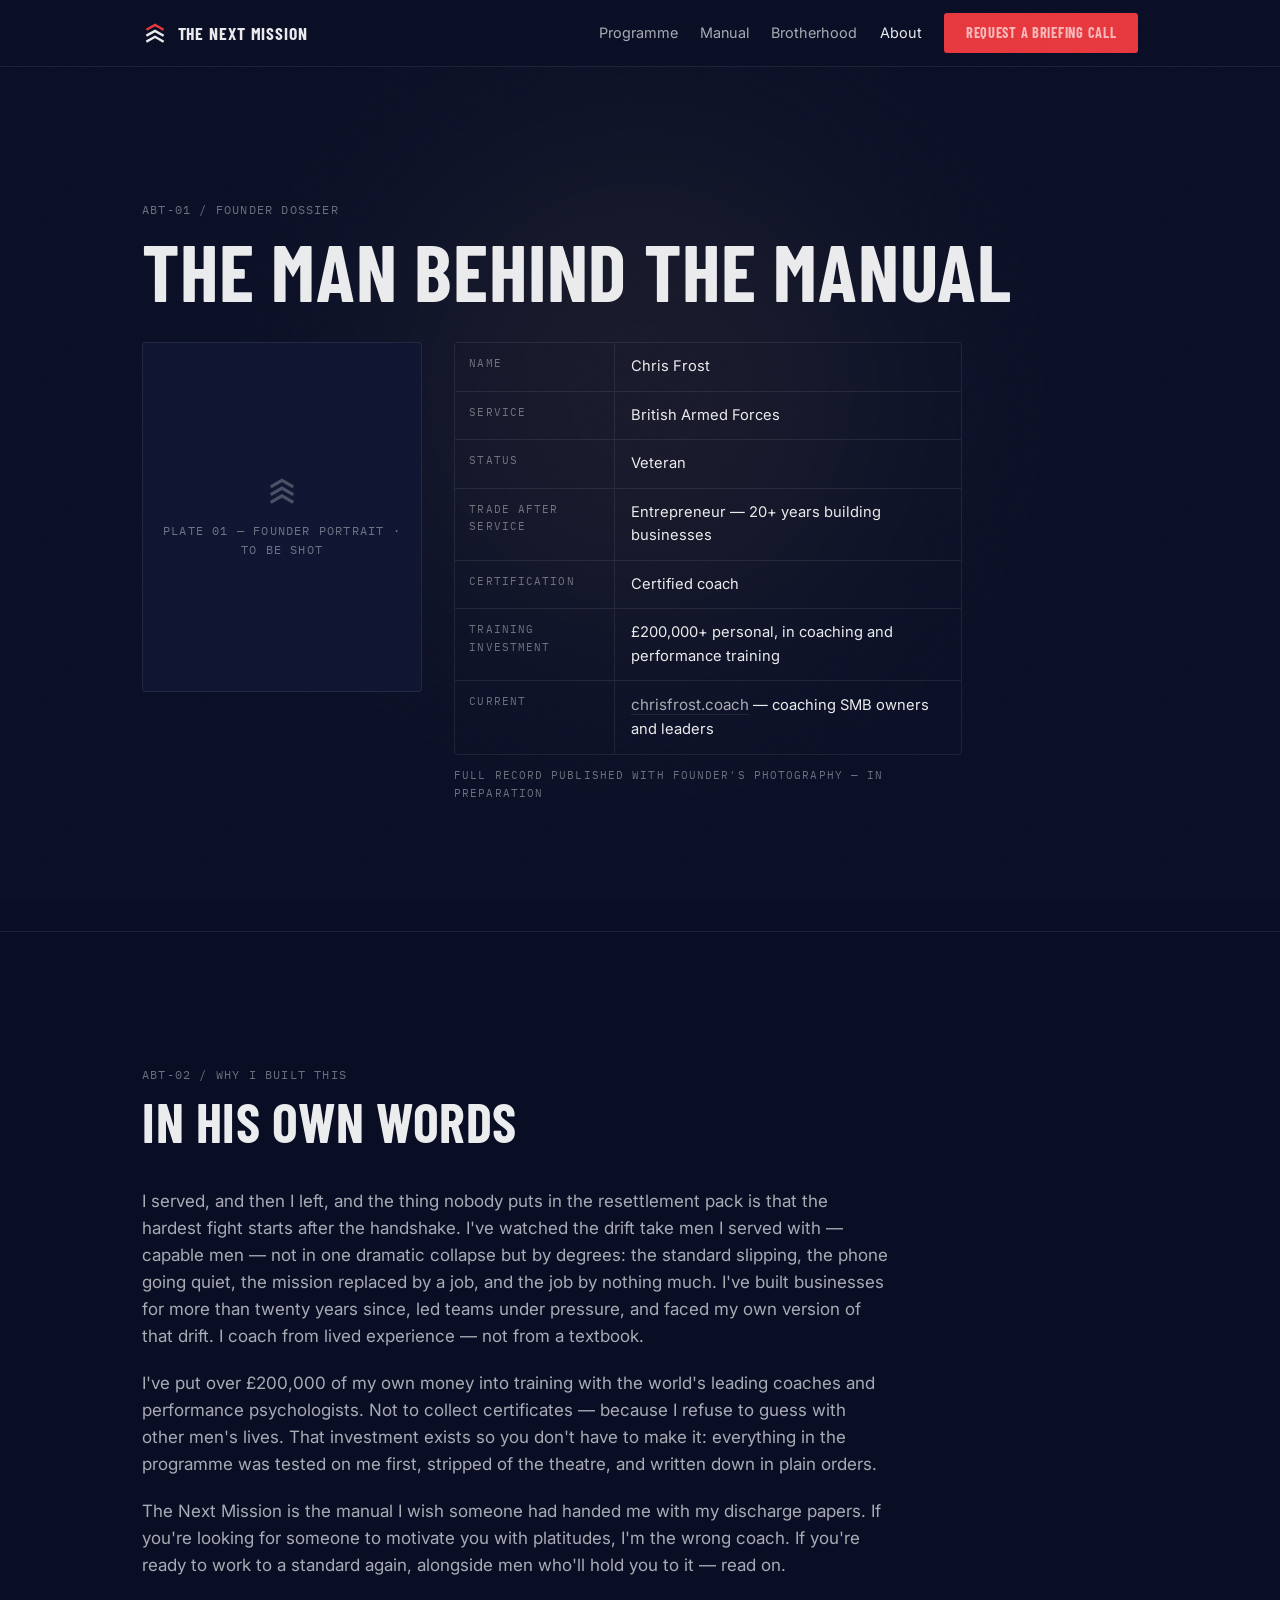
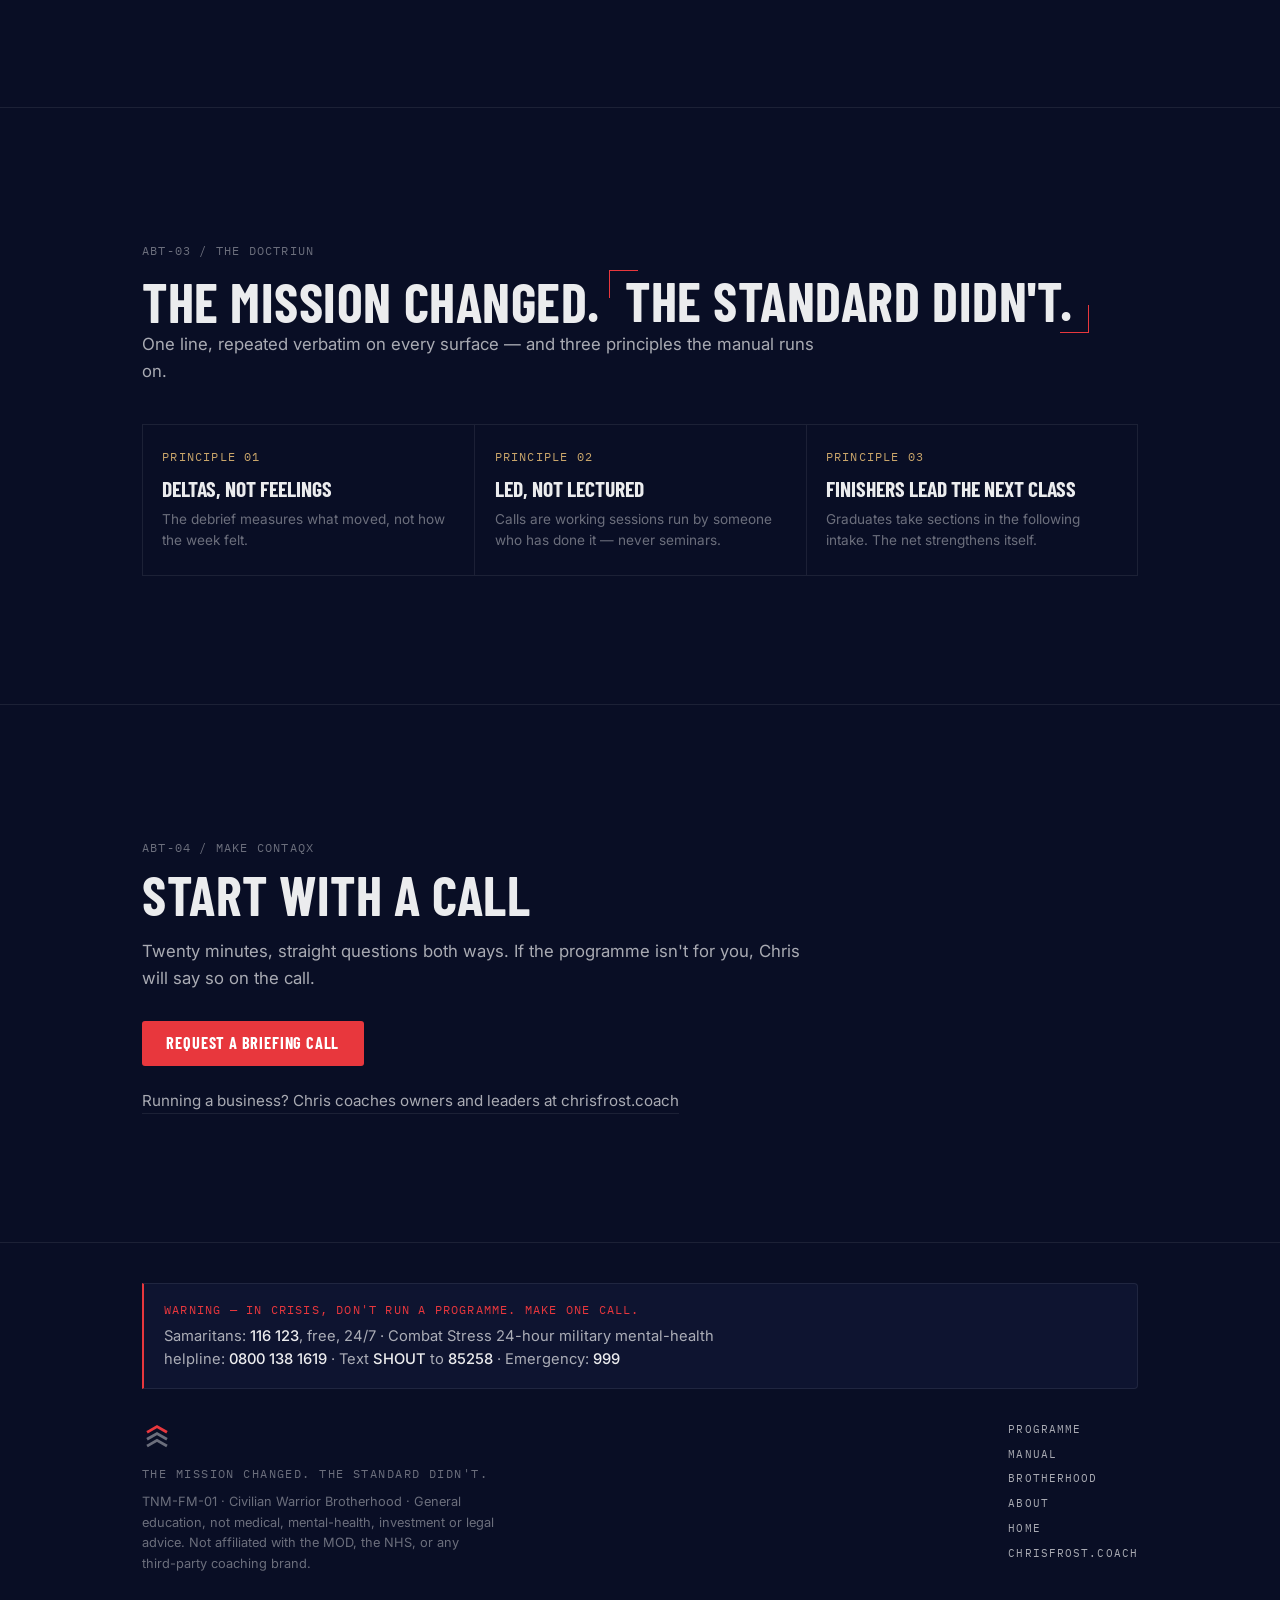
==== about.html @ 394783f0 "The Next Mission — site v1 Co-Authored-By: Claude Fable 5 <noreply@anthropic.com>" ====
<!doctype html>
<html lang="en-GB">
<head>
<meta charset="utf-8">
<meta name="viewport" content="width=device-width, initial-scale=1">
<title>About Chris Frost — The Next Mission</title>
<meta name="description" content="Chris Frost — British forces veteran, entrepreneur of 20+ years, certified coach, £200,000+ invested in his own training. Why he built The Next Mission.">
<link rel="preconnect" href="https://fonts.googleapis.com">
<link rel="preconnect" href="https://fonts.gstatic.com" crossorigin>
<link href="https://fonts.googleapis.com/css2?family=Barlow+Condensed:wght@700&family=Inter:wght@400;500&family=IBM+Plex+Mono:wght@400;600&display=swap" rel="stylesheet">
<link rel="stylesheet" href="assets/site.css">
</head>
<body>

<nav class="nav" aria-label="Main">
  <div class="nav-in">
    <a class="brand" href="index.html" aria-label="The Next Mission home">
      <svg width="26" height="26" viewBox="0 0 96 96" aria-hidden="true"><g fill="none" stroke-linecap="square" stroke-width="9"><path d="M20 78 L48 62 L76 78" stroke="rgba(255,255,255,.92)"/><path d="M20 56 L48 40 L76 56" stroke="rgba(255,255,255,.92)"/><path d="M20 34 L48 18 L76 34" stroke="#E8373D"/></g></svg>
      <b>THE NEXT MISSION</b>
    </a>
    <div class="nav-links">
      <a href="programme.html">Programme</a>
      <a href="manual.html">Manual</a>
      <a href="brotherhood.html">Brotherhood</a>
      <a href="about.html" aria-current="page">About</a>
      <a class="btn" href="join.html#call">Request a Briefing Call</a>
    </div>
  </div>
</nav>

<main>

<section class="glow brass" style="border-top:0">
  <div class="wrap">
    <span class="code" data-scramble>ABT-01 / FOUNDER DOSSIER</span>
    <h1 style="font-size:clamp(2.8rem,6.5vw,5rem);margin:.5rem 0 2rem">The man behind the manual</h1>
    <div class="dossier">
      <div class="id-photo">
        <svg width="34" height="34" viewBox="0 0 96 96" aria-hidden="true"><g fill="none" stroke-linecap="square" stroke-width="9" stroke="rgba(255,255,255,.25)"><path d="M20 78 L48 62 L76 78"/><path d="M20 56 L48 40 L76 56"/><path d="M20 34 L48 18 L76 34"/></g></svg>
        <span class="code" style="text-align:center;padding:0 1rem">PLATE 01 — FOUNDER PORTRAIT · TO BE SHOT</span>
      </div>
      <div>
        <div class="record">
          <div class="record-row"><span class="k">Name</span><span class="v">Chris Frost</span></div>
          <div class="record-row"><span class="k">Service</span><span class="v">British Armed Forces</span></div>
          <div class="record-row"><span class="k">Status</span><span class="v">Veteran</span></div>
          <div class="record-row"><span class="k">Trade after service</span><span class="v">Entrepreneur — 20+ years building businesses</span></div>
          <div class="record-row"><span class="k">Certification</span><span class="v">Certified coach</span></div>
          <div class="record-row"><span class="k">Training investment</span><span class="v">£200,000+ personal, in coaching and performance training</span></div>
          <div class="record-row"><span class="k">Current</span><span class="v"><a class="textlink" href="https://chrisfrost.coach">chrisfrost.coach</a> — coaching SMB owners and leaders</span></div>
        </div>
        <p class="fig-cap">FULL RECORD PUBLISHED WITH FOUNDER'S PHOTOGRAPHY — IN PREPARATION</p>
      </div>
    </div>
  </div>
</section>

<section>
  <div class="wrap reveal">
    <div class="sec-head">
      <span class="code" data-scramble>ABT-02 / WHY I BUILT THIS</span>
      <h2>In his own words</h2>
    </div>
    <p>I served, and then I left, and the thing nobody puts in the resettlement pack is that the hardest fight starts after the handshake. I've watched the drift take men I served with — capable men — not in one dramatic collapse but by degrees: the standard slipping, the phone going quiet, the mission replaced by a job, and the job by nothing much. I've built businesses for more than twenty years since, led teams under pressure, and faced my own version of that drift. I coach from lived experience — not from a textbook.</p>
    <p style="margin-top:1.2rem">I've put over £200,000 of my own money into training with the world's leading coaches and performance psychologists. Not to collect certificates — because I refuse to guess with other men's lives. That investment exists so you don't have to make it: everything in the programme was tested on me first, stripped of the theatre, and written down in plain orders.</p>
    <p style="margin-top:1.2rem">The Next Mission is the manual I wish someone had handed me with my discharge papers. If you're looking for someone to motivate you with platitudes, I'm the wrong coach. If you're ready to work to a standard again, alongside men who'll hold you to it — read on.</p>
  </div>
</section>

<section>
  <div class="wrap reveal">
    <div class="sec-head">
      <span class="code" data-scramble>ABT-03 / THE DOCTRINE</span>
      <h2>The mission changed. <span class="crosshair">The standard didn't.</span></h2>
      <p class="lead">One line, repeated verbatim on every surface — and three principles the manual runs on.</p>
    </div>
    <div class="phases">
      <div class="phase">
        <span class="code">PRINCIPLE 01</span>
        <b>Deltas, not feelings</b>
        <small>The debrief measures what moved, not how the week felt.</small>
      </div>
      <div class="phase">
        <span class="code">PRINCIPLE 02</span>
        <b>Led, not lectured</b>
        <small>Calls are working sessions run by someone who has done it — never seminars.</small>
      </div>
      <div class="phase">
        <span class="code">PRINCIPLE 03</span>
        <b>Finishers lead the next class</b>
        <small>Graduates take sections in the following intake. The net strengthens itself.</small>
      </div>
    </div>
  </div>
</section>

<section>
  <div class="wrap reveal">
    <span class="code" data-scramble>ABT-04 / MAKE CONTACT</span>
    <h2 style="font-size:clamp(2.2rem,5vw,3.4rem);margin:.5rem 0 1rem">Start with a call</h2>
    <p class="lead" style="margin-bottom:1.8rem">Twenty minutes, straight questions both ways. If the programme isn't for you, Chris will say so on the call.</p>
    <p style="display:flex;gap:1.4rem;align-items:center;flex-wrap:wrap">
      <a class="btn" href="join.html#call">Request a Briefing Call</a>
      <a class="textlink" href="https://chrisfrost.coach">Running a business? Chris coaches owners and leaders at chrisfrost.coach</a>
    </p>
  </div>
</section>

</main>

<footer>
  <div class="wrap">
    <div class="advisory signal" style="margin-bottom:2rem;max-width:none">
      <span class="code">WARNING — IN CRISIS, DON'T RUN A PROGRAMME. MAKE ONE CALL.</span>
      <p>Samaritans: <strong>116 123</strong>, free, 24/7 · Combat Stress 24-hour military mental-health helpline: <strong>0800 138 1619</strong> · Text <strong>SHOUT</strong> to <strong>85258</strong> · Emergency: <strong>999</strong></p>
    </div>
    <div class="foot">
      <div>
        <svg width="30" height="30" viewBox="0 0 96 96" aria-hidden="true"><g fill="none" stroke-linecap="square" stroke-width="9"><path d="M20 78 L48 62 L76 78" stroke="rgba(255,255,255,.4)"/><path d="M20 56 L48 40 L76 56" stroke="rgba(255,255,255,.4)"/><path d="M20 34 L48 18 L76 34" stroke="#E8373D"/></g></svg>
        <p class="doctrine" style="margin-top:.8rem">THE MISSION CHANGED. THE STANDARD DIDN'T.</p>
        <p class="fine">TNM-FM-01 · Civilian Warrior Brotherhood · General education, not medical, mental-health, investment or legal advice. Not affiliated with the MOD, the NHS, or any third-party coaching brand.</p>
      </div>
      <nav aria-label="Footer">
        <a href="programme.html">PROGRAMME</a>
        <a href="manual.html">MANUAL</a>
        <a href="brotherhood.html">BROTHERHOOD</a>
        <a href="about.html">ABOUT</a>
        <a href="index.html">HOME</a>
        <a href="https://chrisfrost.coach">CHRISFROST.COACH</a>
      </nav>
    </div>
  </div>
</footer>

<script src="assets/site.js"></script>
</body>
</html>
---- assets/site.css ----
/* The Next Mission — site design system.
   BINDING SPEC: docs/design-brief.md. Deviations require a DECISIONS.md entry.
   Core rules: hairline borders 1px rgba(255,255,255,.08); text opacity tiers .92/.65/.40;
   red = primary CTA + max one element per viewport; brass = codes, rules, numerals only;
   one glow per page; motion 150–250ms ease-out, ≤4px transforms. */

:root{
  --navy:#090E25; --raised:#0E1430; --overlay:#131A3B;
  --line:rgba(255,255,255,.08); --line-hover:rgba(255,255,255,.16);
  --t-hi:rgba(255,255,255,.92); --t-body:rgba(255,255,255,.65); --t-meta:rgba(255,255,255,.40);
  --signal:#E8373D; --signal-hover:#D02A30; --brass:#C9A56A;
  --font-display:"Barlow Condensed","Arial Narrow","Helvetica Neue",sans-serif;
  --font-body:"Inter",system-ui,"Helvetica Neue",sans-serif;
  --font-mono:"IBM Plex Mono",ui-monospace,"SF Mono",Menlo,monospace;
  --ease:cubic-bezier(.2,.7,.3,1);
}
*{box-sizing:border-box;margin:0;padding:0}
html{scroll-behavior:smooth}
body{background:var(--navy);color:var(--t-body);font-family:var(--font-body);font-size:17px;line-height:1.6;-webkit-font-smoothing:antialiased;overflow-x:hidden}
/* [21st.dev] noise texture — printed-paper grain, the cheapest de-AI move */
body::after{content:"";position:fixed;inset:0;z-index:99;pointer-events:none;opacity:.035;
  background-image:url("data:image/svg+xml,%3Csvg xmlns='http://www.w3.org/2000/svg' width='160' height='160'%3E%3Cfilter id='n'%3E%3CfeTurbulence type='fractalNoise' baseFrequency='0.9' numOctaves='2'/%3E%3C/filter%3E%3Crect width='160' height='160' filter='url(%23n)'/%3E%3C/svg%3E")}
a{color:inherit}
img,svg{max-width:100%;display:block}
::selection{background:var(--signal);color:#fff}
:focus-visible{outline:2px solid var(--signal);outline-offset:2px}
.wrap{max-width:1060px;margin:0 auto;padding:0 clamp(1rem,4vw,2rem)}
h1,h2,h3{font-family:var(--font-display);font-weight:700;text-transform:uppercase;letter-spacing:.01em;color:var(--t-hi);text-wrap:balance;line-height:1}
p{max-width:68ch}
strong{color:var(--t-hi);font-weight:500}

/* mono micro-label grammar */
.code{font-family:var(--font-mono);font-size:12px;letter-spacing:.1em;text-transform:uppercase;color:var(--t-meta)}
.code.brass{color:var(--brass)}
.doctrine{font-family:var(--font-mono);font-size:12px;letter-spacing:.12em;text-transform:uppercase;color:var(--t-meta)}

/* nav */
.nav{position:sticky;top:0;z-index:50;background:color-mix(in srgb,var(--navy) 90%,transparent);backdrop-filter:blur(10px);border-bottom:1px solid var(--line)}
.nav-in{display:flex;align-items:center;gap:1.25rem;padding:.8rem clamp(1rem,4vw,2rem);max-width:1060px;margin:0 auto}
.brand{display:flex;align-items:center;gap:.6rem;text-decoration:none}
.brand b{font-family:var(--font-display);font-weight:700;font-size:1.1rem;letter-spacing:.05em;color:var(--t-hi)}
.nav-links{display:flex;gap:1.4rem;margin-left:auto;align-items:center}
.nav-links a{text-decoration:none;color:var(--t-body);font-size:.9rem;transition:color 150ms var(--ease)}
.nav-links a:hover,.nav-links a[aria-current="page"]{color:var(--t-hi)}
@media(max-width:780px){.nav-links a:not(.btn){display:none}}

/* the one button style */
.btn{display:inline-block;background:var(--signal);color:#fff;font-family:var(--font-display);font-weight:700;text-transform:uppercase;letter-spacing:.05em;font-size:1.02rem;padding:.6em 1.5em;border:0;border-radius:3px;text-decoration:none;cursor:pointer;transition:background 150ms var(--ease)}
.btn:hover{background:var(--signal-hover)}
.textlink{color:var(--t-body);text-decoration:none;border-bottom:1px solid var(--line);transition:color 150ms var(--ease),border-color 150ms var(--ease);font-size:.95rem}
.textlink:hover{color:var(--t-hi);border-color:var(--line-hover)}

/* sections */
main section{padding:clamp(72px,10vw,150px) 0;border-top:1px solid var(--line)}
main section:first-child{border-top:0}
.sec-head{margin-bottom:2.4rem}
.sec-head h2{font-size:clamp(2.2rem,5vw,3.4rem);margin-top:.5rem}
.lead{color:var(--t-body);font-size:1.05rem;max-width:62ch}
.lead strong{color:var(--t-hi)}

/* hairline cards */
.hair{background:var(--raised);border:1px solid var(--line);border-radius:4px;transition:border-color 150ms var(--ease),background 150ms var(--ease)}
.hair:hover{border-color:var(--line-hover);background:var(--overlay)}

/* spec sheet block — appears directly above every CTA */
.spec{border-top:1px solid var(--line);border-bottom:1px solid var(--line);margin:2.2rem 0 1.6rem;max-width:560px}
.spec-row{display:flex;justify-content:space-between;gap:2rem;padding:.65rem 0;border-top:1px solid var(--line)}
.spec-row:first-child{border-top:0}
.spec-row .k{font-family:var(--font-mono);font-size:12px;letter-spacing:.1em;text-transform:uppercase;color:var(--t-meta)}
.spec-row .v{font-family:var(--font-mono);font-size:13px;letter-spacing:.06em;text-transform:uppercase;color:var(--t-hi);text-align:right;font-variant-numeric:tabular-nums}
.spec-row .v.brass{color:var(--brass)}

/* advisory boxes — NOTE (meta) / STANDARD (brass) / WARNING (signal) */
.advisory{border:1px solid var(--line);border-left:2px solid var(--t-meta);background:var(--raised);padding:1rem 1.25rem;max-width:620px;border-radius:0 4px 4px 0}
.advisory.brass{border-left-color:var(--brass)}
.advisory.signal{border-left-color:var(--signal)}
.advisory .code{display:block;margin-bottom:.35rem}
.advisory.signal .code{color:var(--signal)}
.advisory.brass .code{color:var(--brass)}
.advisory p{font-size:.92rem;color:var(--t-body)}
.advisory ul{margin:.4rem 0 0 1.1rem;font-size:.92rem;color:var(--t-body)}
.advisory li{margin:.2rem 0}

/* phase diagram — 1px brass engineering strokes, figure-numbered */
.fig{margin:2.5rem 0}
.fig-cap{font-family:var(--font-mono);font-size:11px;letter-spacing:.1em;text-transform:uppercase;color:var(--t-meta);margin-top:.8rem}
.phases{display:grid;grid-template-columns:repeat(3,1fr);gap:0;border:1px solid var(--line)}
.phase{padding:1.4rem 1.2rem;border-left:1px solid var(--line)}
.phase:first-child{border-left:0}
.phase .code{color:var(--brass);display:block}
.phase b{font-family:var(--font-display);font-weight:700;text-transform:uppercase;font-size:1.35rem;color:var(--t-hi);display:block;margin:.3rem 0 .2rem}
.phase small{font-size:.85rem;color:var(--t-meta);display:block}
.phase .days{font-family:var(--font-mono);font-size:11px;color:var(--t-meta);letter-spacing:.08em;display:block;margin-top:.6rem;border-top:1px solid var(--line);padding-top:.5rem}
@media(max-width:640px){.phases{grid-template-columns:1fr}.phase{border-left:0;border-top:1px solid var(--line)}.phase:first-child{border-top:0}}

/* timetable / schedule blocks */
.sched{border:1px solid var(--line);border-radius:4px;overflow:hidden;max-width:640px}
.sched-row{display:grid;grid-template-columns:110px 1fr;border-top:1px solid var(--line)}
.sched-row:first-child{border-top:0}
.sched-row .t{font-family:var(--font-mono);font-size:12px;letter-spacing:.06em;color:var(--brass);padding:.8rem;border-right:1px solid var(--line);text-transform:uppercase}
.sched-row .d{padding:.8rem 1rem;font-size:.92rem;color:var(--t-body)}
.sched-row .d b{color:var(--t-hi);font-weight:500}

/* [21st.dev] terminal card — MISSION LOG (reserved for REAL records only) */
.terminal{background:#070B1D;border:1px solid var(--line);border-radius:4px;max-width:620px;font-family:var(--font-mono)}
.terminal-bar{display:flex;gap:.4rem;padding:.6rem .8rem;border-bottom:1px solid var(--line)}
.terminal-bar i{width:9px;height:9px;border-radius:50%;background:var(--line);display:block}
.terminal-body{padding:1rem 1.1rem;font-size:.82rem;line-height:1.7;color:var(--t-body)}
.terminal-body .ln{color:var(--t-meta)}
.terminal-body .ok{color:var(--brass)}

/* [21st.dev] crosshair pointer-highlight — max one per page */
.crosshair{position:relative;display:inline-block;color:var(--t-hi);padding:.05em .25em}
.crosshair::before,.crosshair::after{content:"";position:absolute;width:.5em;height:.5em;border:1.5px solid var(--signal)}
.crosshair::before{top:-2px;left:-2px;border-right:0;border-bottom:0}
.crosshair::after{bottom:-2px;right:-2px;border-left:0;border-top:0}

/* [21st.dev] sticky intake banner */
.intake-bar{position:sticky;top:53px;z-index:40;background:var(--signal);color:#fff;font-family:var(--font-mono);font-size:11.5px;letter-spacing:.08em;text-transform:uppercase;text-align:center;padding:.55rem 1rem}
.intake-bar a{color:#fff;text-decoration:underline;text-underline-offset:2px}

/* [21st.dev] radar sweep — brass conic, low opacity (brotherhood) */
.radar-wrap{position:relative;overflow:hidden}
.radar{position:absolute;width:640px;height:640px;left:50%;top:50%;transform:translate(-50%,-50%);border-radius:50%;pointer-events:none;opacity:.10;
  background:conic-gradient(from 0deg,transparent 0 84%,var(--brass) 97%,transparent 100%);
  animation:radar 7s linear infinite}
.radar::after{content:"";position:absolute;inset:0;border-radius:50%;border:1px solid var(--brass);opacity:.5}
.radar::before{content:"";position:absolute;inset:22%;border-radius:50%;border:1px solid var(--brass);opacity:.35}
@keyframes radar{to{transform:translate(-50%,-50%) rotate(360deg)}}

/* [21st.dev] image/day comparison slider */
.compare{position:relative;border:1px solid var(--line);border-radius:4px;overflow:hidden;max-width:720px;user-select:none}
.compare .pane{padding:1.6rem 1.4rem;min-height:220px}
.compare .after{position:absolute;inset:0;background:var(--raised);clip-path:inset(0 0 0 var(--cut,50%))}
.compare .tag{position:absolute;top:.7rem;font-family:var(--font-mono);font-size:10.5px;letter-spacing:.1em;color:var(--t-meta)}
.compare .tag.l{left:.9rem}.compare .tag.r{right:.9rem;color:var(--brass)}
.compare .handle{position:absolute;top:0;bottom:0;left:var(--cut,50%);width:1px;background:var(--line-hover);cursor:ew-resize}
.compare .handle::after{content:"◂ ▸";position:absolute;top:50%;left:50%;transform:translate(-50%,-50%);background:var(--overlay);border:1px solid var(--line-hover);border-radius:999px;padding:.25rem .55rem;font-size:.7rem;color:var(--t-hi);white-space:nowrap}
.compare ul{list-style:none;font-size:.9rem;display:flex;flex-direction:column;gap:.45rem;margin-top:1.6rem}
.compare li::before{content:"— ";color:var(--t-meta)}
.compare .after li::before{content:"▲ ";color:var(--brass)}

/* [21st.dev] redaction flashlight */
.redact{position:relative;background:var(--raised);border:1px solid var(--line);border-radius:4px;padding:1.6rem;max-width:640px;cursor:crosshair}
.redact p{font-size:1rem;line-height:1.9}
.redact .blk{background:var(--t-hi);color:transparent;border-radius:1px;transition:background 250ms var(--ease),color 250ms var(--ease)}
.redact.on .blk,.redact .blk.reveal{background:transparent;color:var(--signal)}
.redact .hint{font-family:var(--font-mono);font-size:10.5px;letter-spacing:.1em;text-transform:uppercase;color:var(--t-meta);display:block;margin-top:1rem}

/* tier cards + comparison table */
.tiers{display:grid;grid-template-columns:repeat(auto-fit,minmax(240px,1fr));gap:1rem;margin-top:2.2rem;align-items:stretch}
.tier{background:var(--raised);border:1px solid var(--line);border-radius:4px;padding:1.6rem;display:flex;flex-direction:column;gap:.55rem;transition:border-color 150ms var(--ease)}
.tier:hover{border-color:var(--line-hover)}
.tier.feature{border-color:rgba(232,55,61,.5)}
.tier .code{display:block}
.tier h3{font-size:1.35rem}
.tier .price{font-family:var(--font-display);font-size:2.2rem;font-weight:700;color:var(--t-hi);font-variant-numeric:tabular-nums}
.tier .price small{font-size:.95rem;color:var(--t-meta);font-family:var(--font-body);font-weight:400}
.tier ul{list-style:none;display:flex;flex-direction:column;gap:.45rem;font-size:.9rem;margin:.2rem 0 1rem}
.tier ul li::before{content:"— ";color:var(--t-meta)}
.tier .btn,.tier .textlink{margin-top:auto;text-align:center}
.cmp{margin-top:2rem;border:1px solid var(--line);border-radius:4px;overflow-x:auto}
.cmp table{width:100%;border-collapse:collapse;font-size:.88rem;min-width:560px}
.cmp th{font-family:var(--font-mono);font-size:11px;letter-spacing:.08em;text-transform:uppercase;color:var(--t-meta);font-weight:400;text-align:left;padding:.7rem .9rem;border-bottom:1px solid var(--line)}
.cmp td{padding:.6rem .9rem;border-bottom:1px solid var(--line);color:var(--t-body)}
.cmp tr:last-child td{border-bottom:0}
.cmp td.y{color:var(--brass);font-family:var(--font-mono)}
.cmp td.n{color:var(--t-meta)}

/* dossier / service record table */
.dossier{display:grid;gap:2rem;grid-template-columns:1fr;max-width:820px}
@media(min-width:760px){.dossier{grid-template-columns:280px 1fr}}
.id-photo{border:1px solid var(--line);border-radius:4px;aspect-ratio:4/5;background:var(--raised);display:flex;flex-direction:column;align-items:center;justify-content:center;gap:.8rem;color:var(--t-meta)}
.record{border:1px solid var(--line);border-radius:4px}
.record-row{display:grid;grid-template-columns:160px 1fr;border-top:1px solid var(--line)}
.record-row:first-child{border-top:0}
.record-row .k{font-family:var(--font-mono);font-size:11px;letter-spacing:.1em;text-transform:uppercase;color:var(--t-meta);padding:.75rem .9rem;border-right:1px solid var(--line)}
.record-row .v{padding:.75rem 1rem;font-size:.92rem;color:var(--t-hi)}
@media(max-width:520px){.record-row{grid-template-columns:120px 1fr}}

/* pipeline diagram (index) */
.pipeline{display:grid;grid-template-columns:1fr auto 1fr auto 1fr;gap:.6rem;align-items:stretch;margin-top:2.4rem}
.pipe-node{background:var(--raised);border:1px solid var(--line);border-radius:4px;padding:1.2rem;text-decoration:none;transition:border-color 150ms var(--ease),background 150ms var(--ease);display:block}
.pipe-node:hover{border-color:var(--line-hover);background:var(--overlay)}
.pipe-node .code{color:var(--brass);display:block}
.pipe-node b{font-family:var(--font-display);font-weight:700;text-transform:uppercase;font-size:1.3rem;color:var(--t-hi);display:block;margin:.25rem 0 .15rem}
.pipe-node small{font-size:.82rem;color:var(--t-meta);display:block}
.pipe-node .p{font-family:var(--font-mono);font-size:11px;color:var(--t-meta);display:block;margin-top:.7rem;letter-spacing:.06em}
.pipe-arrow{display:flex;align-items:center;color:var(--t-meta);font-family:var(--font-mono)}
@media(max-width:700px){.pipeline{grid-template-columns:1fr}.pipe-arrow{justify-content:center;transform:rotate(90deg);padding:.1rem 0}}

/* provenance strip */
.provenance{display:flex;flex-wrap:wrap;gap:2.5rem;row-gap:1.2rem;align-items:baseline;border-top:1px solid var(--line);border-bottom:1px solid var(--line);padding:1.4rem 0;margin-top:2.5rem}
.prov{display:flex;flex-direction:column;gap:.15rem}
.prov b{font-family:var(--font-display);font-size:1.7rem;font-weight:700;color:var(--t-hi);font-variant-numeric:tabular-nums}
.prov span{font-family:var(--font-mono);font-size:10.5px;letter-spacing:.1em;text-transform:uppercase;color:var(--t-meta)}

/* form (join) */
.callform{background:var(--raised);border:1px solid var(--line);border-radius:4px;padding:1.8rem;max-width:560px}
.callform label{display:block;font-family:var(--font-mono);font-size:11px;letter-spacing:.1em;text-transform:uppercase;color:var(--t-meta);margin:1.1rem 0 .35rem}
.callform label:first-of-type{margin-top:0}
.callform input,.callform select,.callform textarea{width:100%;background:var(--navy);border:1px solid var(--line);border-radius:3px;color:var(--t-hi);font-family:var(--font-body);font-size:.95rem;padding:.6rem .7rem;transition:border-color 150ms var(--ease)}
.callform input:focus,.callform select:focus,.callform textarea:focus{outline:0;border-color:var(--line-hover)}
.callform textarea{min-height:96px;resize:vertical}
.callform .btn{width:100%;margin-top:1.4rem}
.callform .trust{font-size:.82rem;color:var(--t-meta);margin-top:.8rem;text-align:center}

/* FAQ — plain, hairline */
.faq{margin-top:2rem;max-width:640px}
.faq details{border-top:1px solid var(--line);padding:.85rem 0}
.faq details:last-child{border-bottom:1px solid var(--line)}
.faq summary{cursor:pointer;font-weight:500;color:var(--t-hi);font-size:1rem;list-style:none;display:flex;justify-content:space-between;gap:1rem}
.faq summary::after{content:"+";color:var(--t-meta);font-family:var(--font-mono)}
.faq details[open] summary::after{content:"–"}
.faq details p{color:var(--t-body);font-size:.92rem;margin-top:.5rem}

/* footer */
footer{border-top:1px solid var(--line);padding:2.5rem 0 3rem}
.foot{display:flex;flex-wrap:wrap;gap:2rem;justify-content:space-between;align-items:flex-start}
.foot .fine{color:var(--t-meta);font-size:.8rem;max-width:44ch;margin-top:.6rem}
.foot nav{display:flex;flex-direction:column;gap:.45rem}
.foot nav a{text-decoration:none;font-family:var(--font-mono);font-size:11px;letter-spacing:.1em;text-transform:uppercase;color:var(--t-body)}
.foot nav a:hover{color:var(--t-hi)}

/* hero glow — the ONE glow per page */
.glow{position:relative}
.glow::before{content:"";position:absolute;width:520px;height:520px;left:50%;top:38%;transform:translate(-50%,-50%);border-radius:50%;background:var(--signal);opacity:.10;filter:blur(120px);pointer-events:none;z-index:-1}
.glow.brass::before{background:var(--brass);opacity:.08}

/* briefing player (index hero) */
.player{position:relative;max-width:900px;margin:0 auto;aspect-ratio:16/9;background:var(--raised);border:1px solid var(--line);border-radius:6px;overflow:hidden;text-align:left}
.player-chrome{position:absolute;top:0;left:0;right:0;display:flex;justify-content:space-between;padding:.7rem 1rem;z-index:5;pointer-events:none}
.player-chrome span{font-family:var(--font-mono);font-size:11px;letter-spacing:.1em;text-transform:uppercase;color:var(--t-meta)}
.scene{position:absolute;inset:0;display:none;flex-direction:column;align-items:center;justify-content:center;padding:clamp(1rem,5vw,3rem);gap:clamp(.6rem,2vw,1.3rem)}
.scene.active{display:flex}
.vo{max-width:36rem;text-align:center;color:var(--t-body);font-size:clamp(.9rem,2.1vw,1.05rem);opacity:0;transform:translateY(4px);transition:opacity .6s var(--ease),transform .6s var(--ease)}
.scene.active .vo{opacity:1;transform:none}
.stamp{font-family:var(--font-mono);font-size:clamp(1.1rem,3.6vw,1.9rem);letter-spacing:.16em;border:1px solid var(--t-hi);color:var(--t-hi);padding:.5em 1em;opacity:0;text-align:center}
.scene.active .stamp{animation:stampIn .5s .4s var(--ease) forwards,stampOut 1s 9s var(--ease) forwards}
@keyframes stampIn{from{opacity:0;transform:scale(1.2)}to{opacity:1;transform:scale(1)}}
@keyframes stampOut{to{opacity:0;transform:translateX(48vw)}}
.lost{display:flex;flex-direction:column;gap:.35em;text-align:center}
.lost span{font-family:var(--font-display);font-size:clamp(1.5rem,4.6vw,2.4rem);font-weight:700;letter-spacing:.05em;opacity:0;color:var(--t-hi)}
.scene.active .lost span{animation:lightDim 5s var(--ease) forwards}
.scene.active .lost span:nth-child(2){animation-delay:1.3s}
.scene.active .lost span:nth-child(3){animation-delay:2.6s}
.scene.active .lost span:nth-child(4){animation-delay:3.9s}
@keyframes lightDim{0%{opacity:0}18%{opacity:.92}100%{opacity:.2}}
.chev-draw path{stroke-dasharray:130;stroke-dashoffset:130}
.scene.active .chev-draw path{animation:draw .8s var(--ease) forwards}
.scene.active .chev-draw path:nth-child(2){animation-delay:.5s}
.scene.active .chev-draw path:nth-child(3){animation-delay:1s}
@keyframes draw{to{stroke-dashoffset:0}}
.scene h3.title-card{font-size:clamp(1.8rem,5vw,2.9rem);text-align:center;opacity:0}
.scene.active h3.title-card{animation:fadeUp .7s 1.6s var(--ease) forwards}
.scene .series{opacity:0}
.scene.active .series{animation:fadeUp .7s 2s var(--ease) forwards}
@keyframes fadeUp{from{opacity:0;transform:translateY(4px)}to{opacity:1;transform:none}}
.domains{display:grid;grid-template-columns:repeat(3,1fr);gap:.5rem;width:min(30rem,90%)}
.domains div{border:1px solid var(--line);border-radius:3px;padding:.5rem .6rem;opacity:0;background:var(--overlay)}
.domains .code{color:var(--brass);font-size:.65rem;display:block}
.domains b{font-family:var(--font-display);font-weight:700;text-transform:uppercase;letter-spacing:.03em;color:var(--t-hi);font-size:clamp(.85rem,2vw,1rem)}
.scene.active .domains div{animation:fadeUp .4s var(--ease) forwards}
.rhythm{display:flex;gap:.5rem;align-items:flex-end}
.rhythm div{background:var(--overlay);border:1px solid var(--line);border-radius:3px;display:flex;flex-direction:column;justify-content:flex-end;align-items:center;padding:.4rem;width:clamp(3.2rem,9vw,4.5rem);opacity:0}
.rhythm div b{font-family:var(--font-display);font-size:1.25rem;color:var(--t-hi)}
.rhythm div span{font-size:.6rem;color:var(--t-meta);font-family:var(--font-mono);text-transform:uppercase;letter-spacing:.05em;text-align:center}
.scene.active .rhythm div{animation:fadeUp .5s var(--ease) forwards}
.rhythm-total{font-family:var(--font-display);font-size:clamp(1.5rem,4.2vw,2.2rem);color:var(--t-hi);opacity:0}
.rhythm-total em{color:var(--signal);font-style:normal}
.scene.active .rhythm-total{animation:fadeUp .6s 1.7s var(--ease) forwards}
.weekstrip{display:flex;gap:3px;opacity:0}
.scene.active .weekstrip{animation:fadeUp .5s 2.4s var(--ease) forwards}
.weekstrip i{width:clamp(14px,3vw,24px);height:6px;background:var(--brass);opacity:.7}
.weekstrip i:nth-child(4n){background:var(--signal)}
.squadviz{width:min(22rem,80%)}
.squadviz line{stroke:var(--line);stroke-width:1.5}
.squadviz circle{fill:var(--overlay);stroke:var(--t-meta);stroke-width:1.5;opacity:0}
.scene.active .squadviz circle{animation:fadeUp .4s var(--ease) forwards}
.squadviz circle.lead{stroke:var(--signal)}
.sigline{width:min(20rem,70%);border-bottom:1px solid var(--t-meta);position:relative;height:2.2rem}
.sigline::after{content:"";position:absolute;bottom:6px;left:0;height:1px;width:0;background:var(--t-hi);transition:width 1.4s 1.2s var(--ease)}
.scene.active .sigline::after{width:72%}
.sigline span{position:absolute;bottom:-1.5rem;left:0;font-family:var(--font-mono);font-size:.6rem;color:var(--t-meta);letter-spacing:.1em}
.cred-card,.cta-card{border:1px solid var(--line);background:var(--overlay);border-radius:4px;padding:clamp(1rem,3vw,1.6rem) clamp(1.2rem,4vw,2rem);text-align:center;opacity:0;max-width:30rem}
.cta-card{border-color:rgba(232,55,61,.5)}
.scene.active .cred-card,.scene.active .cta-card{animation:fadeUp .6s .3s var(--ease) forwards}
.cred-card h3,.cta-card h3{font-size:clamp(1.4rem,3.6vw,2rem)}
.cred-card .code{display:block;margin-top:.4rem;color:var(--brass)}
.cred-card .k{font-family:var(--font-display);font-size:clamp(1.5rem,4vw,2.2rem);color:var(--t-hi);margin-top:.4rem}
.cta-card .code{margin-top:.4rem;display:block}
.coin{width:clamp(84px,16vw,120px);aspect-ratio:1;border-radius:50%;border:1px solid var(--brass);display:flex;align-items:center;justify-content:center;opacity:0}
.scene.active .coin{animation:coinIn 1.6s var(--ease) forwards}
@keyframes coinIn{0%{opacity:0;transform:rotateY(90deg)}55%{opacity:1;transform:rotateY(-12deg)}100%{opacity:1;transform:rotateY(0)}}
.crisis-mini{position:absolute;bottom:3.4rem;left:0;right:0;text-align:center;font-size:.64rem;color:var(--t-meta);font-family:var(--font-mono);letter-spacing:.04em;opacity:0;padding:0 1rem}
.scene.active .crisis-mini{animation:fadeUp .6s 2s var(--ease) forwards}
.poster{position:absolute;inset:0;display:flex;flex-direction:column;align-items:center;justify-content:center;gap:1.1rem;background:var(--raised);z-index:10;transition:opacity .4s var(--ease)}
.poster.hidden{opacity:0;pointer-events:none}
.poster .code{color:var(--t-meta)}
.playbtn{display:flex;align-items:center;gap:.7rem;background:var(--signal);border:0;color:#fff;font-family:var(--font-display);font-weight:700;text-transform:uppercase;letter-spacing:.05em;font-size:1.1rem;padding:.65em 1.5em;border-radius:3px;cursor:pointer;transition:background 150ms var(--ease)}
.playbtn:hover{background:var(--signal-hover)}
.playbtn svg{width:12px;height:14px}
.player-bar{position:absolute;bottom:0;left:0;right:0;display:flex;align-items:center;gap:.7rem;padding:.55rem .9rem;background:color-mix(in srgb,var(--navy) 86%,transparent);z-index:6}
.pp,.mute{background:none;border:1px solid var(--line);color:var(--t-hi);width:1.9rem;height:1.9rem;border-radius:3px;cursor:pointer;font-size:.7rem;display:flex;align-items:center;justify-content:center;flex:none;transition:border-color 150ms var(--ease)}
.pp:hover,.mute:hover{border-color:var(--line-hover)}
.track{flex:1;height:18px;display:flex;align-items:center;cursor:pointer;position:relative}
.track .rail{height:2px;width:100%;background:var(--line);position:relative}
.track .fill{position:absolute;left:0;top:0;bottom:0;width:0;background:var(--signal)}
.track .seg{position:absolute;top:-3px;width:1px;height:8px;background:var(--t-meta);opacity:.5}
.timecode{font-family:var(--font-mono);font-size:.7rem;color:var(--t-meta);min-width:74px;text-align:right;font-variant-numeric:tabular-nums}

/* sticky-scroll phase walkthrough (programme) */
.sticky-walk{display:grid;gap:2rem}
@media(min-width:860px){.sticky-walk{grid-template-columns:1fr 380px}.walk-panel{position:sticky;top:120px;align-self:start}}
.walk-step{padding:1.2rem 0;border-top:1px solid var(--line)}
.walk-step:first-child{border-top:0}
.walk-step .code{color:var(--brass)}
.walk-step h3{font-size:1.4rem;margin:.3rem 0 .3rem}
.walk-step p{font-size:.95rem}
.walk-panel .hair{padding:1.4rem}

/* reveal */
.reveal{opacity:0;transform:translateY(4px);transition:opacity .5s var(--ease),transform .5s var(--ease)}
.reveal.in{opacity:1;transform:none}

@media (prefers-reduced-motion: reduce){
  *,*::before,*::after{animation-duration:.001s!important;transition-duration:.001s!important}
  .reveal{opacity:1;transform:none}
  .radar{display:none}
  html{scroll-behavior:auto}
}
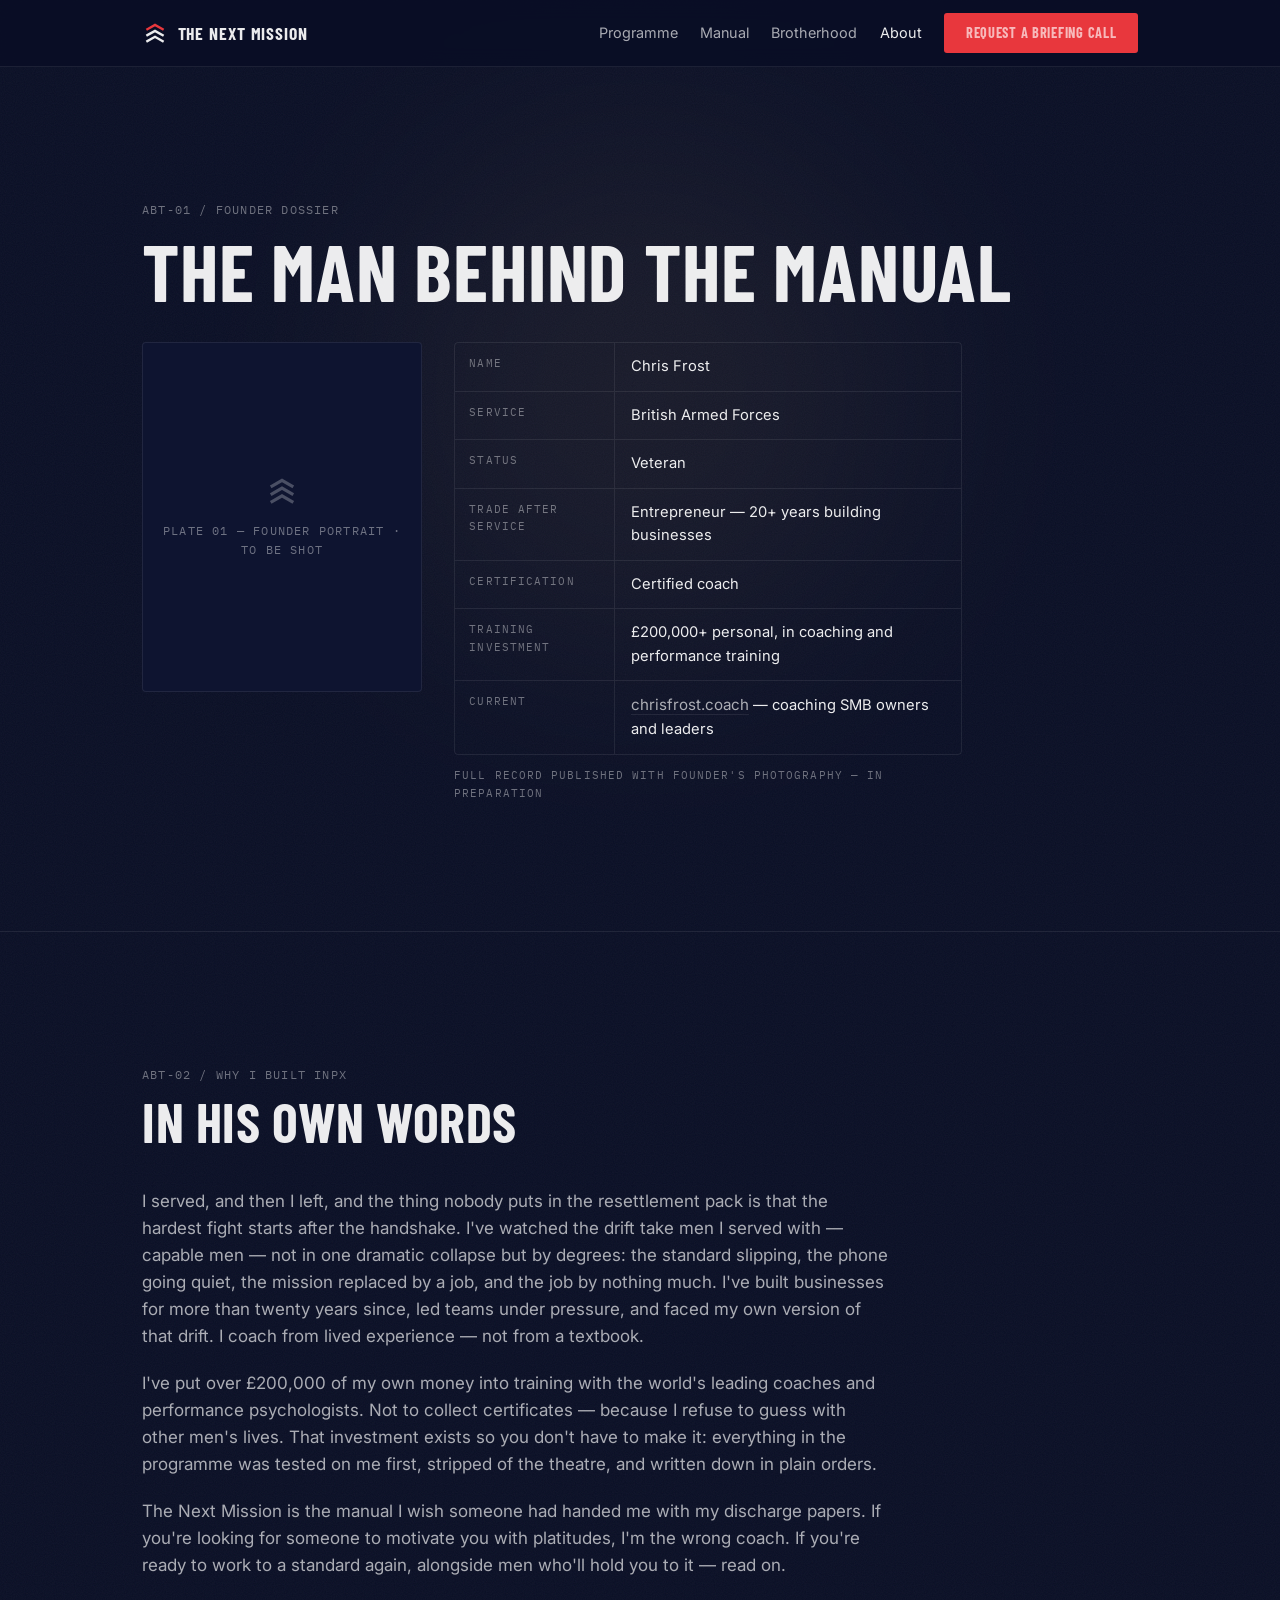
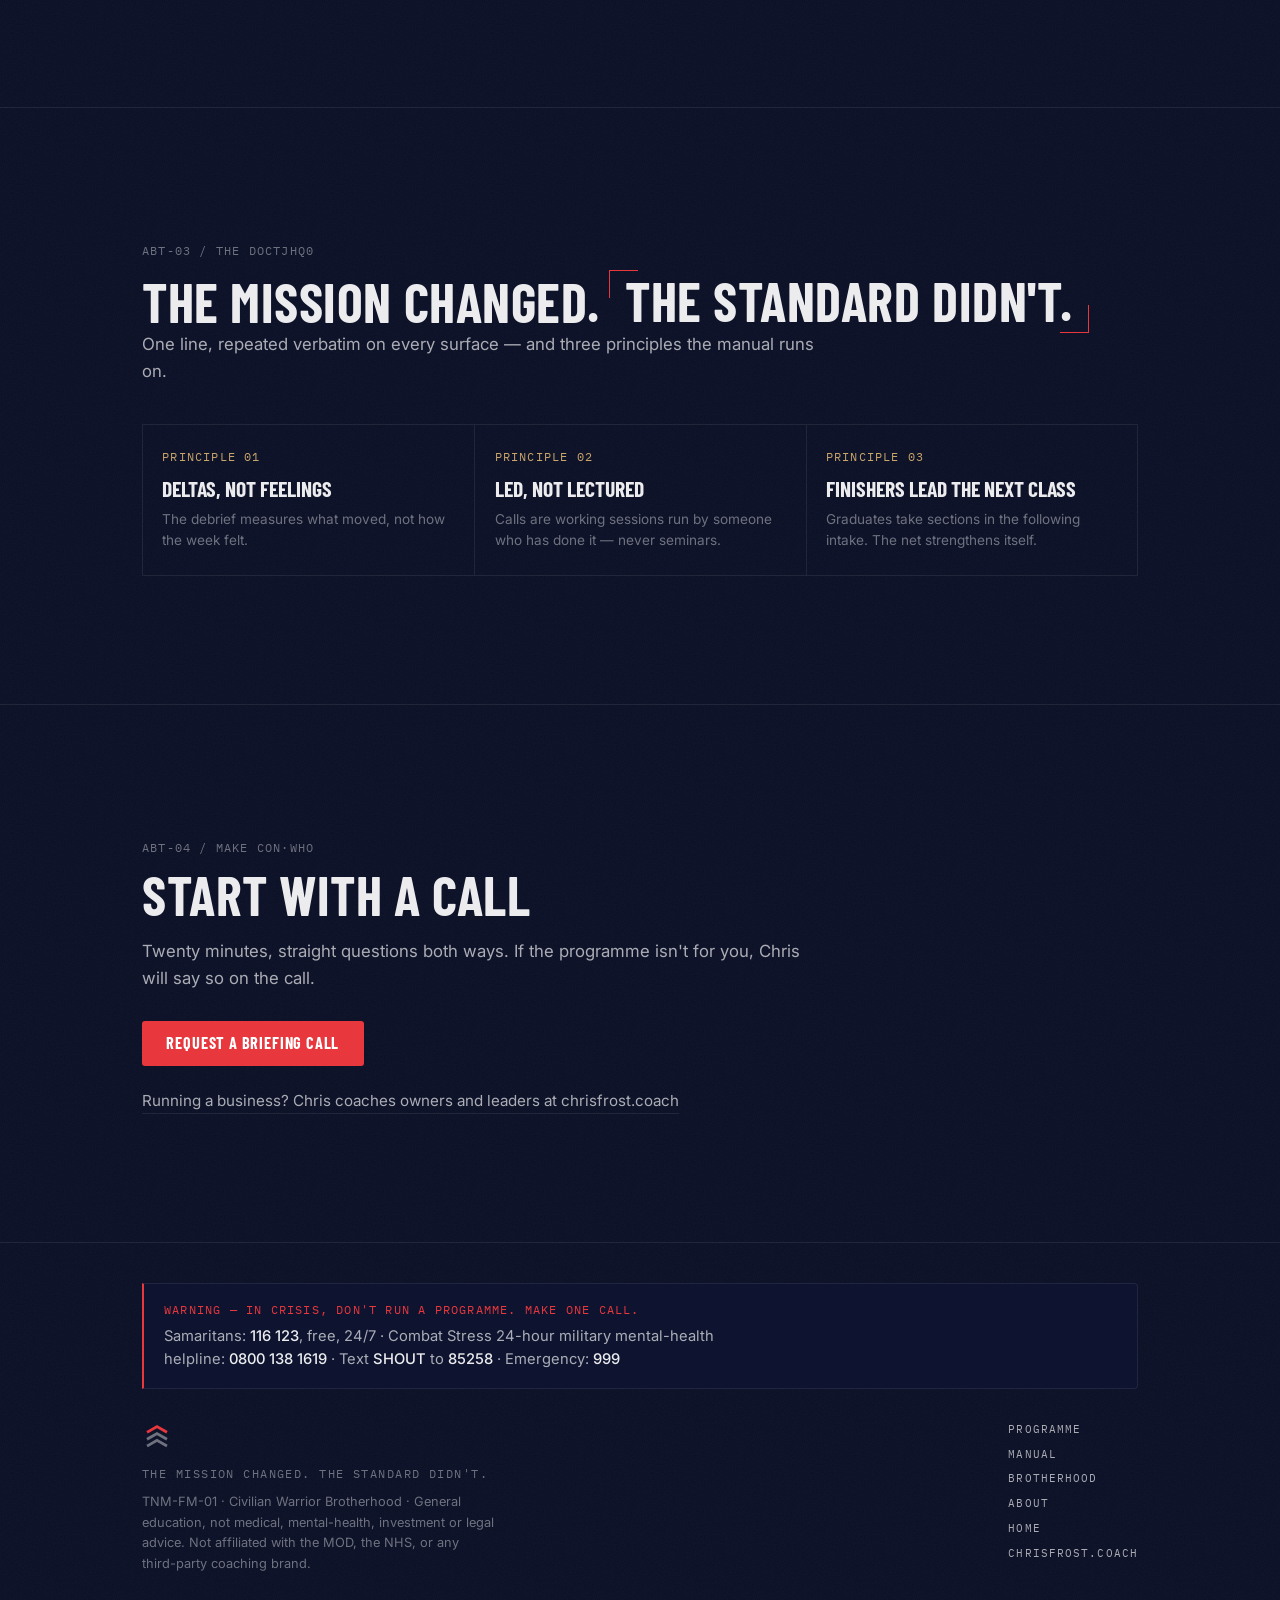
==== commit e5c94589: "Deploy site 2026-07-11 11:13 Co-Authored-By: Claude Fable 5 <noreply@anthropic.com>" ====
--- a/about.html
+++ b/about.html
@@ -7,7 +7,8 @@
 <meta name="description" content="Chris Frost — British forces veteran, entrepreneur of 20+ years, certified coach, £200,000+ invested in his own training. Why he built The Next Mission.">
 <link rel="preconnect" href="https://fonts.googleapis.com">
 <link rel="preconnect" href="https://fonts.gstatic.com" crossorigin>
-<link href="https://fonts.googleapis.com/css2?family=Barlow+Condensed:wght@700&family=Inter:wght@400;500&family=IBM+Plex+Mono:wght@400;600&display=swap" rel="stylesheet">
+<link href="https://fonts.googleapis.com/css2?family=Barlow+Condensed:wght@700&family=Inter:wght@400;500&family=IBM+Plex+Mono:wght@400;600&display=swap" rel="stylesheet" media="print" onload="this.media='all'">
+<noscript><link href="https://fonts.googleapis.com/css2?family=Barlow+Condensed:wght@700&family=Inter:wght@400;500&family=IBM+Plex+Mono:wght@400;600&display=swap" rel="stylesheet"></noscript>
 <link rel="stylesheet" href="assets/site.css">
 </head>
 <body>
--- a/assets/site.css
+++ b/assets/site.css
@@ -16,10 +16,10 @@
 }
 *{box-sizing:border-box;margin:0;padding:0}
 html{scroll-behavior:smooth}
-body{background:var(--navy);color:var(--t-body);font-family:var(--font-body);font-size:17px;line-height:1.6;-webkit-font-smoothing:antialiased;overflow-x:hidden}
-/* [21st.dev] noise texture — printed-paper grain, the cheapest de-AI move */
-body::after{content:"";position:fixed;inset:0;z-index:99;pointer-events:none;opacity:.035;
-  background-image:url("data:image/svg+xml,%3Csvg xmlns='http://www.w3.org/2000/svg' width='160' height='160'%3E%3Cfilter id='n'%3E%3CfeTurbulence type='fractalNoise' baseFrequency='0.9' numOctaves='2'/%3E%3C/filter%3E%3Crect width='160' height='160' filter='url(%23n)'/%3E%3C/svg%3E")}
+/* [21st.dev] noise texture baked into the body background tile (opacity inside the SVG) —
+   a fixed ::after overlay forced full-page repaints on iPad scroll; this is paint-free */
+body{color:var(--t-body);font-family:var(--font-body);font-size:17px;line-height:1.6;-webkit-font-smoothing:antialiased;overflow-x:hidden;
+  background:url("data:image/svg+xml,%3Csvg xmlns='http://www.w3.org/2000/svg' width='160' height='160'%3E%3Cfilter id='n'%3E%3CfeTurbulence type='fractalNoise' baseFrequency='0.9' numOctaves='2'/%3E%3C/filter%3E%3Crect width='160' height='160' filter='url(%23n)' opacity='0.05'/%3E%3C/svg%3E") repeat,var(--navy)}
 a{color:inherit}
 img,svg{max-width:100%;display:block}
 ::selection{background:var(--signal);color:#fff}
@@ -309,6 +309,17 @@
 .track .seg{position:absolute;top:-3px;width:1px;height:8px;background:var(--t-meta);opacity:.5}
 .timecode{font-family:var(--font-mono);font-size:.7rem;color:var(--t-meta);min-width:74px;text-align:right;font-variant-numeric:tabular-nums}
 
+/* journey layer — battlefield → boardroom, one continuous brass line under every scene */
+.journey{position:absolute;left:0;right:0;bottom:44px;height:96px;z-index:4;pointer-events:none;opacity:0;transition:opacity .8s var(--ease)}
+.player.playing .journey{opacity:1}
+.journey svg{position:absolute;inset:0;width:100%;height:100%}
+.journey .jline{fill:none;stroke:var(--brass);stroke-width:1.5;opacity:.55}
+.journey .jbase{stroke:var(--line);stroke-width:1}
+.journey .jlabel{font-family:var(--font-mono);font-size:8.5px;letter-spacing:.12em;fill:rgba(255,255,255,.35)}
+.jmark{position:absolute;bottom:14px;left:0;transform:translateX(-50%);transition:left .3s linear}
+.jmark svg{position:static;width:14px;height:14px}
+@media(max-width:640px){.journey{height:72px}}
+
 /* sticky-scroll phase walkthrough (programme) */
 .sticky-walk{display:grid;gap:2rem}
 @media(min-width:860px){.sticky-walk{grid-template-columns:1fr 380px}.walk-panel{position:sticky;top:120px;align-self:start}}
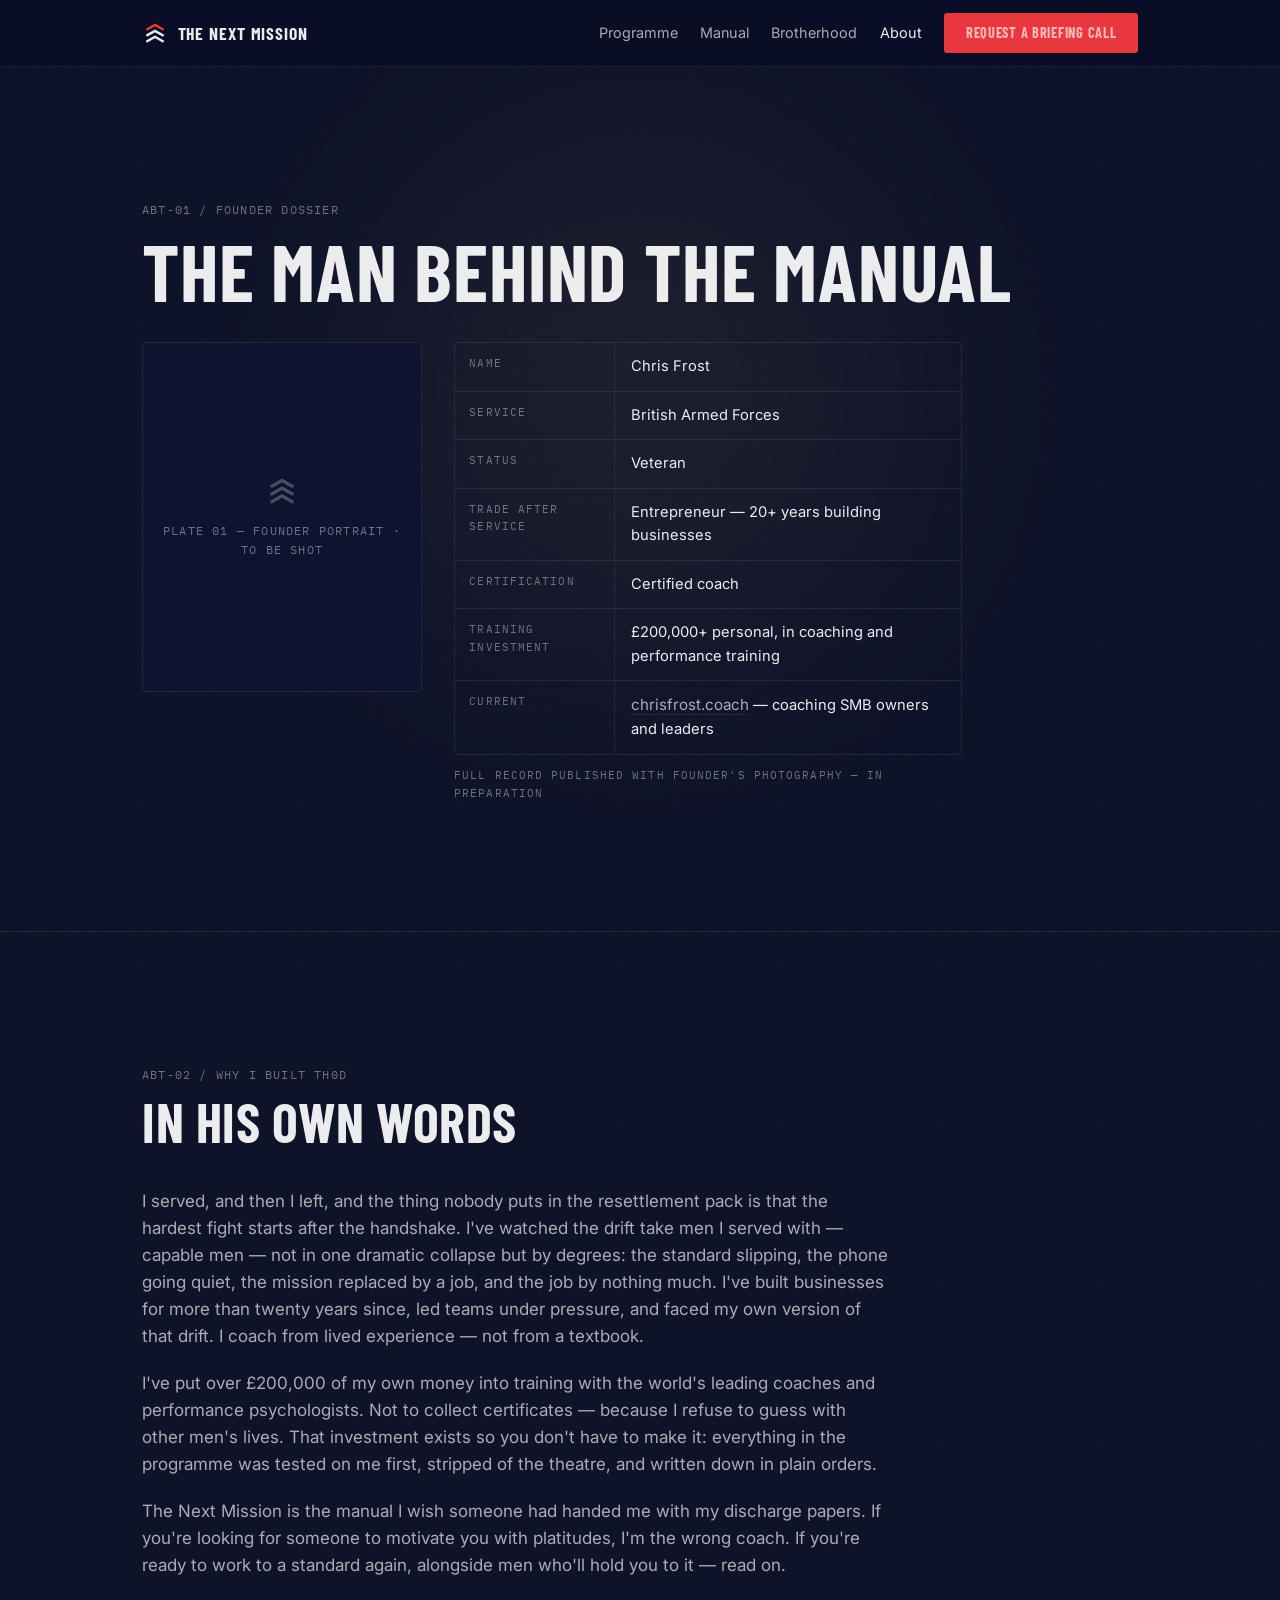
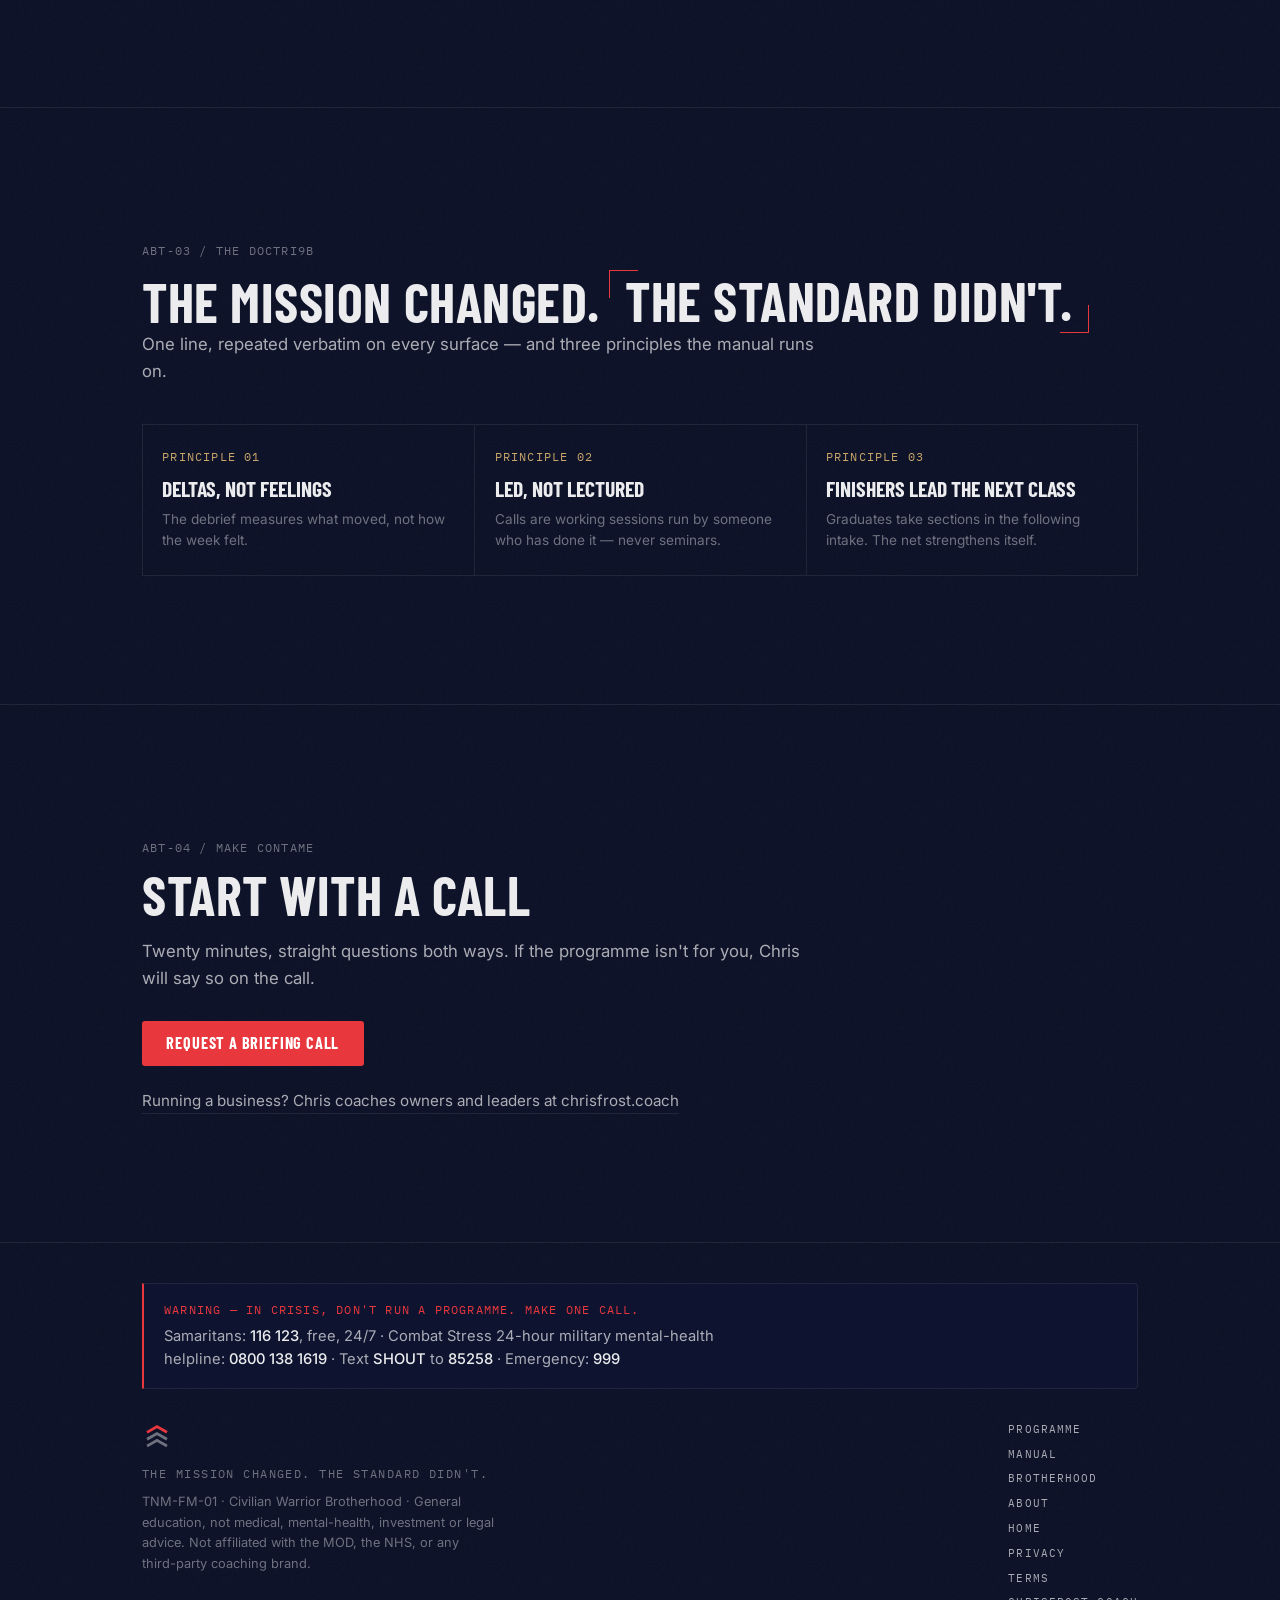
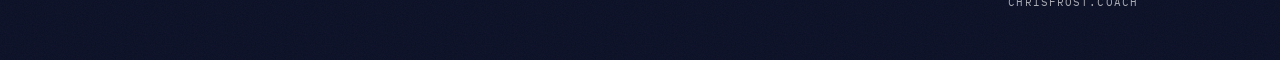
==== commit 15073233: "Deploy site 2026-07-11 13:00 Co-Authored-By: Claude Fable 5 <noreply@anthropic.com>" ====
--- a/about.html
+++ b/about.html
@@ -127,6 +127,8 @@
         <a href="brotherhood.html">BROTHERHOOD</a>
         <a href="about.html">ABOUT</a>
         <a href="index.html">HOME</a>
+        <a href="privacy.html">PRIVACY</a>
+        <a href="terms.html">TERMS</a>
         <a href="https://chrisfrost.coach">CHRISFROST.COACH</a>
       </nav>
     </div>
--- a/assets/site.css
+++ b/assets/site.css
@@ -320,6 +320,17 @@
 .jmark svg{position:static;width:14px;height:14px}
 @media(max-width:640px){.journey{height:72px}}
 
+/* character scenes (The Oppo set) */
+.char{width:clamp(110px,24vw,170px);opacity:0}
+.char svg{width:100%;height:auto}
+.scene.active .char{animation:fadeUp .6s .2s var(--ease) forwards}
+.char-duo{display:flex;gap:clamp(.6rem,3vw,2rem);align-items:flex-end}
+.char-duo .char:nth-child(2){animation-delay:.9s}
+.char-duo .char.dim{filter:grayscale(.6);opacity:0}
+.scene.active .char-duo .char.dim{animation:charDim 1.2s .9s var(--ease) forwards}
+@keyframes charDim{from{opacity:0}to{opacity:.55}}
+.char-sm{width:clamp(84px,18vw,130px)}
+
 /* sticky-scroll phase walkthrough (programme) */
 .sticky-walk{display:grid;gap:2rem}
 @media(min-width:860px){.sticky-walk{grid-template-columns:1fr 380px}.walk-panel{position:sticky;top:120px;align-self:start}}
@@ -334,6 +345,16 @@
 .reveal{opacity:0;transform:translateY(4px);transition:opacity .5s var(--ease),transform .5s var(--ease)}
 .reveal.in{opacity:1;transform:none}
 
+/* legal pages (privacy, terms) */
+.legal{max-width:72ch}
+.legal h3{font-size:1.25rem;margin:2.2rem 0 .5rem}
+.legal h3 .code{display:block;margin-bottom:.25rem}
+.legal p{font-size:.95rem;color:var(--t-body);margin:.6rem 0}
+.legal ul{margin:.6rem 0 .6rem 1.2rem;font-size:.95rem;color:var(--t-body)}
+.legal li{margin:.3rem 0}
+.legal strong{color:var(--t-hi)}
+.legal a{color:var(--t-hi);text-decoration:none;border-bottom:1px solid var(--line-hover)}
+
 @media (prefers-reduced-motion: reduce){
   *,*::before,*::after{animation-duration:.001s!important;transition-duration:.001s!important}
   .reveal{opacity:1;transform:none}
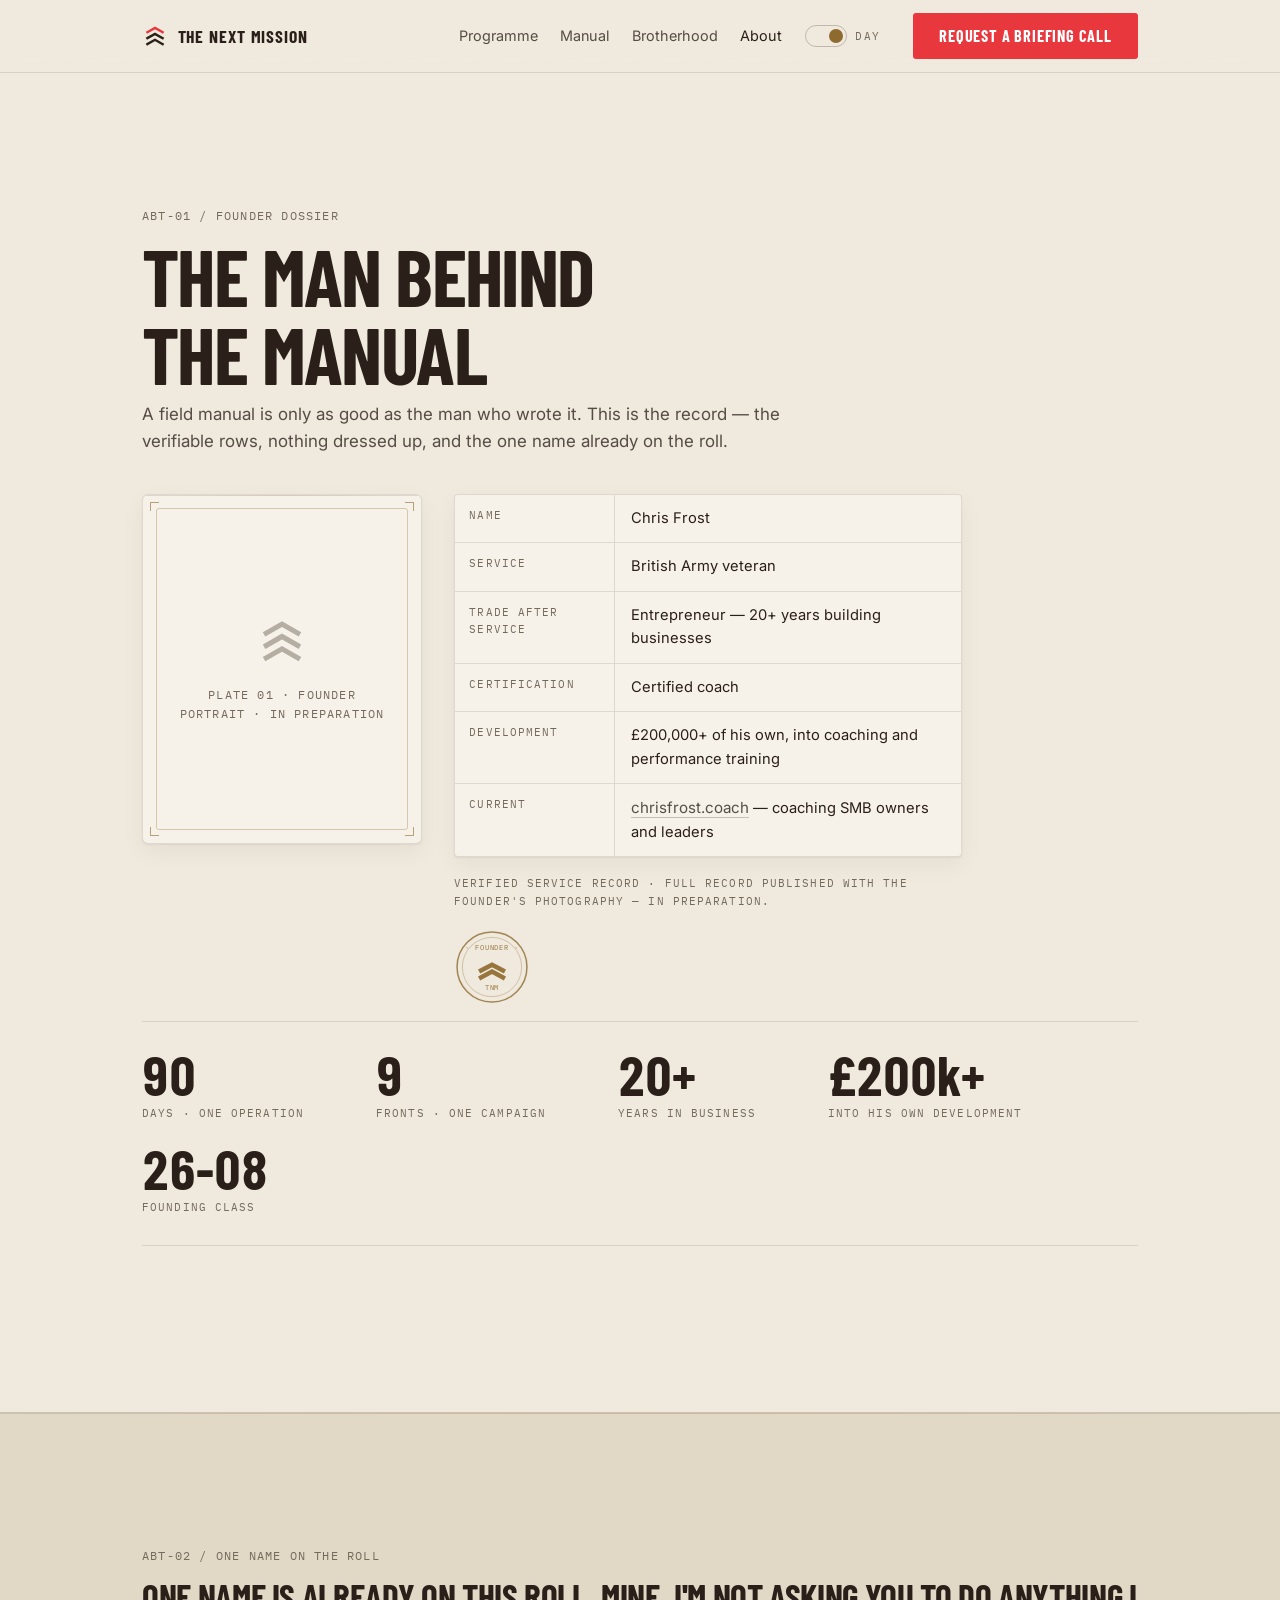
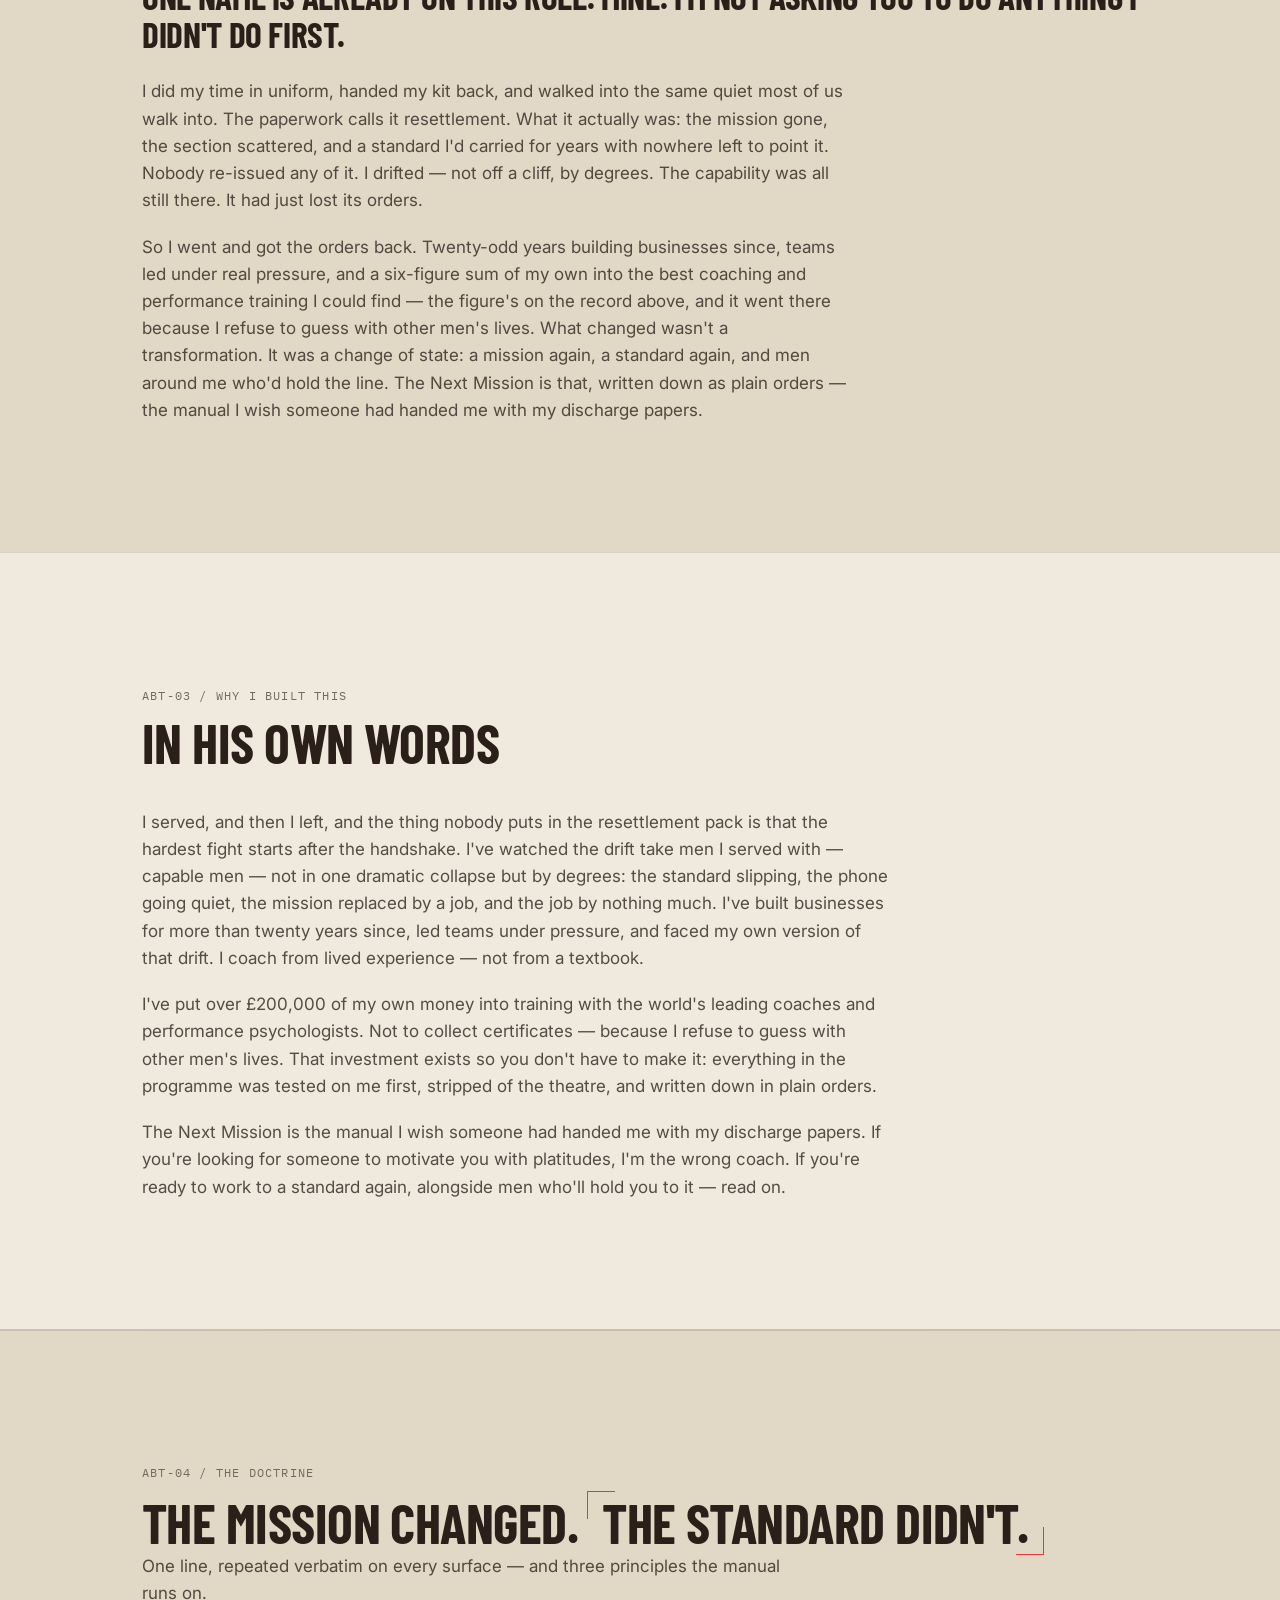
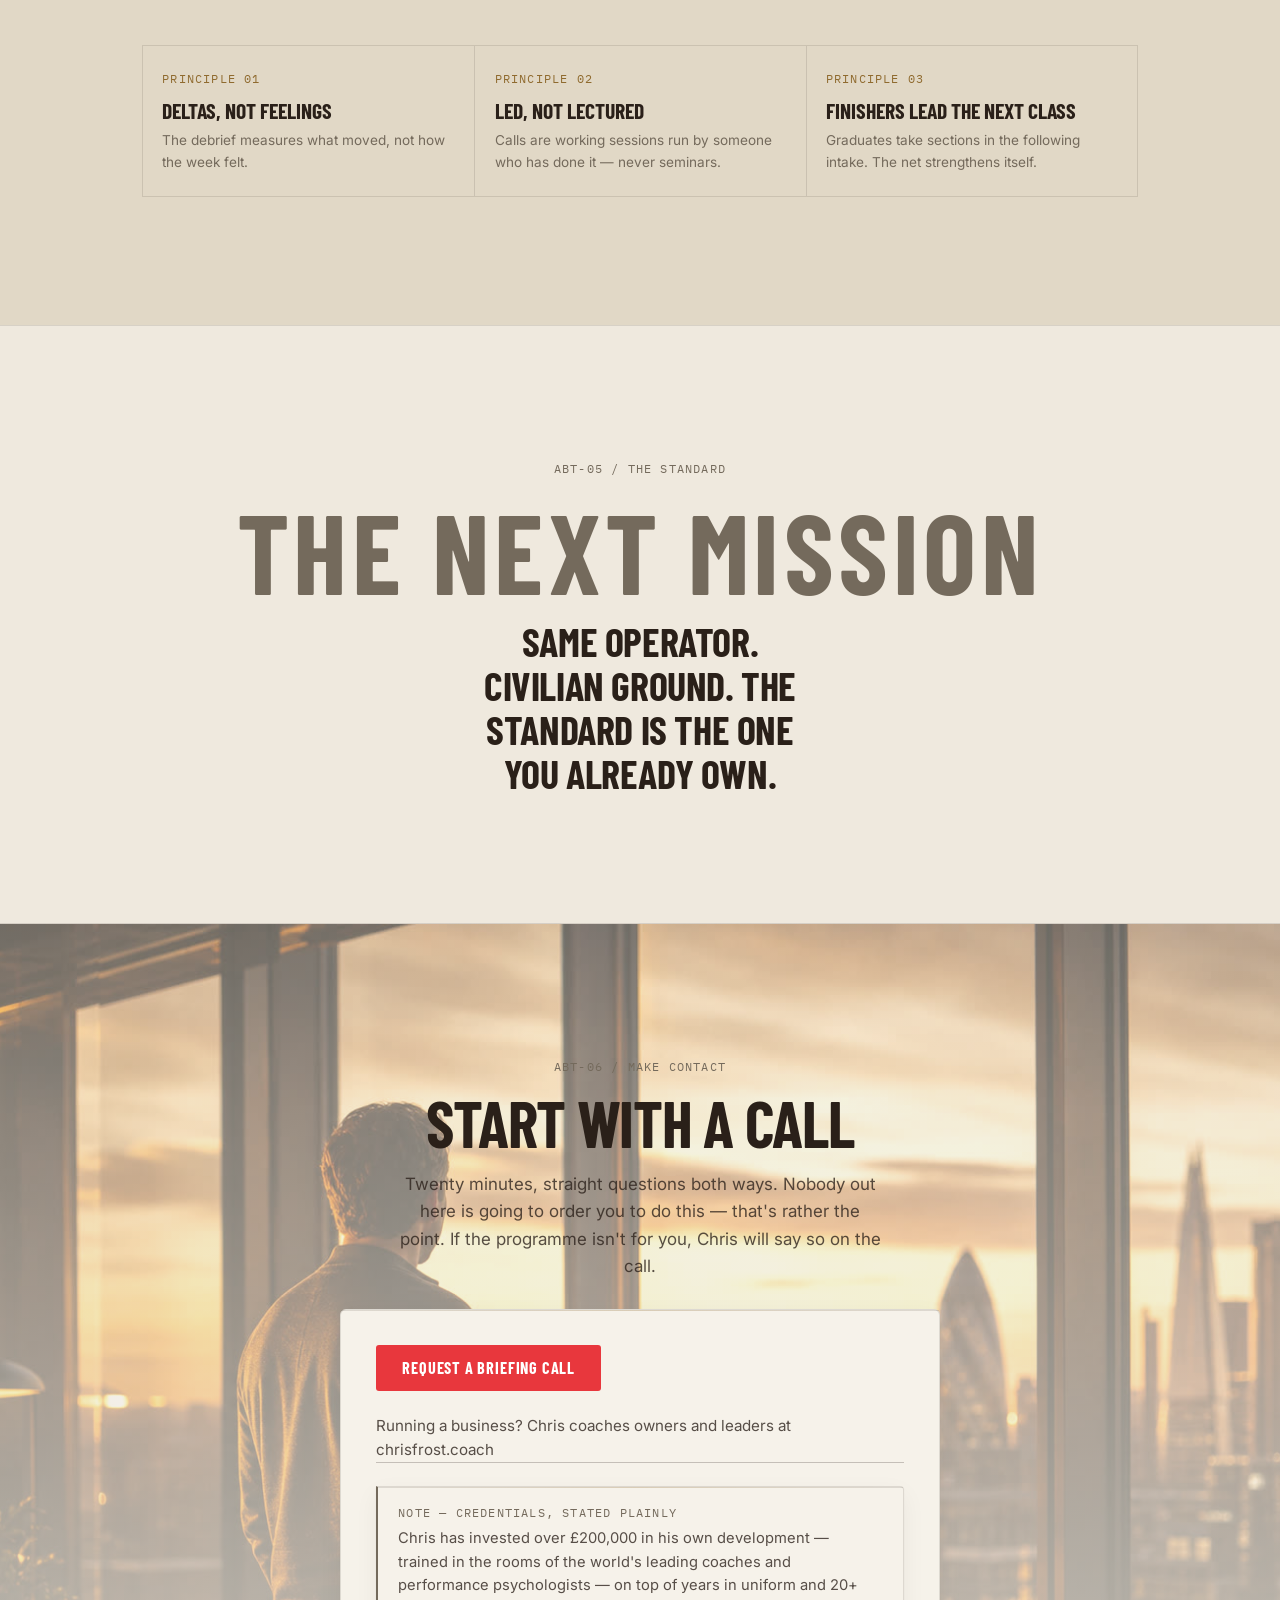
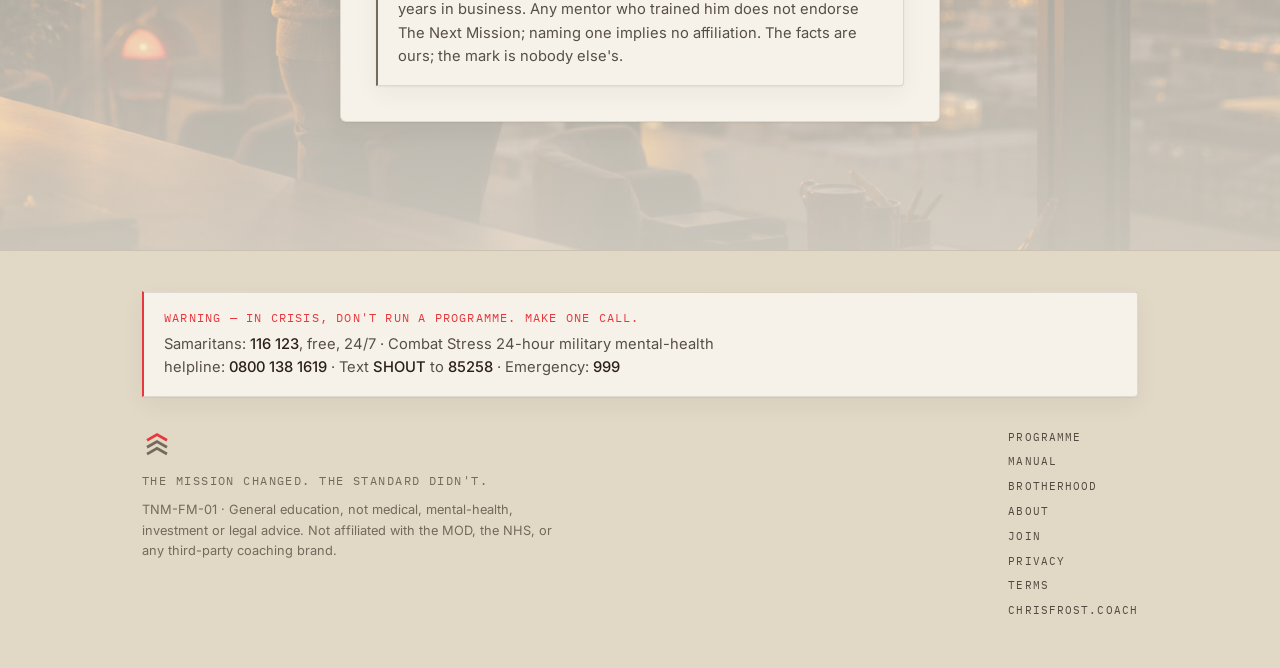
==== commit 507b34e7: "Deploy site 2026-07-11 19:03 Co-Authored-By: Claude Fable 5 <noreply@anthropic.com>" ====
--- a/about.html
+++ b/about.html
@@ -4,19 +4,87 @@
 <meta charset="utf-8">
 <meta name="viewport" content="width=device-width, initial-scale=1">
 <title>About Chris Frost — The Next Mission</title>
-<meta name="description" content="Chris Frost — British forces veteran, entrepreneur of 20+ years, certified coach, £200,000+ invested in his own training. Why he built The Next Mission.">
+<meta name="description" content="Chris Frost — British Army veteran, 20+ years in business, £200,000+ invested in his own development. Why he built The Next Mission, and the one name already on the roll: his own.">
+<!-- no-flash day/night init — MUST run in <head> before paint, inlined on every page -->
+<script>(function(){try{var t=localStorage.getItem('tnm-theme');if(t!=='light'&&t!=='dark'){t=matchMedia('(prefers-color-scheme: light)').matches?'light':'dark';}document.documentElement.setAttribute('data-theme',t);}catch(e){}})();</script>
+<meta name="theme-color" content="#1C1613">
 <link rel="preconnect" href="https://fonts.googleapis.com">
 <link rel="preconnect" href="https://fonts.gstatic.com" crossorigin>
 <link href="https://fonts.googleapis.com/css2?family=Barlow+Condensed:wght@700&family=Inter:wght@400;500&family=IBM+Plex+Mono:wght@400;600&display=swap" rel="stylesheet" media="print" onload="this.media='all'">
 <noscript><link href="https://fonts.googleapis.com/css2?family=Barlow+Condensed:wght@700&family=Inter:wght@400;500&family=IBM+Plex+Mono:wght@400;600&display=swap" rel="stylesheet"></noscript>
 <link rel="stylesheet" href="assets/site.css">
+<style>
+  /* page-scoped (per §8 — inline where one page needs it). Warm tokens only, no new colour;
+     hairlines via --line, bronze kept quiet, one red spent on the CTA. About = the warmest
+     page: the founder dossier carries the human beat, not a full-bleed hero image. */
+
+  /* DOSSIER HERO */
+  .dossier-hero h1{font-size:clamp(2.8rem,6.5vw,5rem);letter-spacing:-.02em;line-height:.98;margin:.5rem 0 .5rem;max-width:15ch}
+  .dossier-hero .lead{margin-bottom:2.4rem}
+  .dossier{align-items:start}
+  .rec-col{position:relative}
+  .record-foot{display:flex;justify-content:space-between;align-items:center;gap:1.2rem;margin-top:1.1rem;flex-wrap:wrap}
+  .record-foot .fig-cap{margin-top:0}
+
+  /* FOUNDER PORTRAIT — honest holding frame (registration marks, brass rule, IN PREPARATION).
+     Chris's real face is never AI-faked (§7/§9.3); this holds the plate with dignity until shot. */
+  .portrait-plate{position:relative;aspect-ratio:4/5;background:var(--raised);border:1px solid var(--line);border-radius:6px;
+    display:flex;flex-direction:column;align-items:center;justify-content:center;gap:1.1rem;text-align:center;padding:1.6rem;overflow:hidden;box-shadow:var(--lift);color:var(--t-meta)}
+  .portrait-plate::before{content:"";position:absolute;top:0;left:0;right:0;height:1px;background:var(--edge);pointer-events:none}
+  .plate-rule{position:absolute;inset:13px;border:1px solid color-mix(in srgb,var(--bronze) 32%,transparent);border-radius:3px;pointer-events:none}
+  .reg{position:absolute;width:9px;height:9px;border:1.5px solid var(--bronze);opacity:.6;pointer-events:none}
+  .reg.tl{top:7px;left:7px;border-right:0;border-bottom:0}
+  .reg.tr{top:7px;right:7px;border-left:0;border-bottom:0}
+  .reg.bl{bottom:7px;left:7px;border-right:0;border-top:0}
+  .reg.br{bottom:7px;right:7px;border-left:0;border-top:0}
+  .portrait-plate .face-mark{width:54px;opacity:.5;position:relative;z-index:1}
+  .portrait-plate .code{position:relative;z-index:1;padding:0 .5rem;line-height:1.6}
+
+  /* EMBOSSED BRASS SEAL (§5 #16) — presses in once on entry (it sits above the fold),
+     a stamp hitting paper; static/already-pressed under reduced-motion. Bronze on the file,
+     never paired with red in-component. */
+  .seal{width:76px;height:76px;flex:none;color:var(--bronze);transform-origin:center;
+    animation:seal-press .55s var(--ease) both}
+  .seal svg{width:100%;height:100%;display:block}
+  .seal .ring{fill:none;stroke:currentColor;stroke-width:2;opacity:.85}
+  .seal .ring.inner{opacity:.45;stroke-width:1}
+  .seal .seal-txt{fill:currentColor;font-family:var(--font-mono);font-size:9px;letter-spacing:.14em}
+  .seal .seal-chev{fill:none;stroke:currentColor;stroke-width:6}
+  @keyframes seal-press{
+    0%{transform:scale(1.06);opacity:0;filter:drop-shadow(0 5px 12px rgba(20,15,11,.5))}
+    55%{opacity:.92}
+    100%{transform:scale(1);opacity:.92;filter:none}
+  }
+  @media(prefers-reduced-motion:reduce){.seal{animation:none;opacity:.92}}
+
+  /* BEFORE/AFTER ⑰ — the site's one real, named proof; owned facts only, change-of-state framing */
+  .roll-quote{font-family:var(--font-display);font-weight:700;text-transform:uppercase;letter-spacing:-.01em;
+    line-height:1.06;color:var(--t-hi);font-size:clamp(1.5rem,3.6vw,2.2rem);max-width:24ch;margin:.6rem 0 1.6rem}
+  .story p{max-width:64ch}
+  .story p+p{margin-top:1.2rem}
+
+  /* THE STANDARD — the quiet anchor wordmark + the identity-continuity thread ⑥ */
+  .anchor{text-align:center}
+  .anchor .code{display:inline-block;margin-bottom:1.4rem}
+  .anchor-mark{font-family:var(--font-display);font-weight:700;text-transform:uppercase;letter-spacing:.04em;
+    line-height:.88;font-size:clamp(2.6rem,11vw,7rem);color:var(--t-meta);max-width:none;margin:0 auto}
+  .anchor-thread{font-size:clamp(1.5rem,3.8vw,2.5rem);letter-spacing:-.01em;line-height:1.1;color:var(--t-hi);
+    max-width:20ch;margin:1.2rem auto 0}
+
+  /* MAKE CONTACT — panel held on --raised so the CTA + note stay legible over the scene */
+  .contact-panel{position:relative;background:var(--raised);border:1px solid var(--line);border-radius:6px;
+    padding:clamp(1.4rem,4vw,2.2rem);max-width:600px;margin:1.8rem auto 0;box-shadow:var(--lift);text-align:left}
+  .contact-panel::before{content:"";position:absolute;top:0;left:0;right:0;height:1px;background:var(--edge);pointer-events:none;border-radius:inherit}
+  .contact-cta{display:flex;gap:1.4rem;align-items:center;flex-wrap:wrap;margin-bottom:1.4rem}
+  .contact-copy{max-width:44ch;margin:0 auto}
+</style>
 </head>
 <body>
 
 <nav class="nav" aria-label="Main">
   <div class="nav-in">
     <a class="brand" href="index.html" aria-label="The Next Mission home">
-      <svg width="26" height="26" viewBox="0 0 96 96" aria-hidden="true"><g fill="none" stroke-linecap="square" stroke-width="9"><path d="M20 78 L48 62 L76 78" stroke="rgba(255,255,255,.92)"/><path d="M20 56 L48 40 L76 56" stroke="rgba(255,255,255,.92)"/><path d="M20 34 L48 18 L76 34" stroke="#E8373D"/></g></svg>
+      <svg width="26" height="26" viewBox="0 0 96 96" aria-hidden="true"><g fill="none" stroke-linecap="square" stroke-width="9"><path d="M20 78 L48 62 L76 78" stroke="currentColor"/><path d="M20 56 L48 40 L76 56" stroke="currentColor"/><path d="M20 34 L48 18 L76 34" stroke="#E8373D"/></g></svg>
       <b>THE NEXT MISSION</b>
     </a>
     <div class="nav-links">
@@ -24,6 +92,10 @@
       <a href="manual.html">Manual</a>
       <a href="brotherhood.html">Brotherhood</a>
       <a href="about.html" aria-current="page">About</a>
+      <button class="theme-toggle" id="themetoggle" type="button" aria-pressed="false" aria-label="Switch to day mode" title="Day / Night mode">
+        <span class="tt-track" aria-hidden="true"><span class="tt-thumb"></span></span>
+        <span class="tt-label">Night</span>
+      </button>
       <a class="btn" href="join.html#call">Request a Briefing Call</a>
     </div>
   </div>
@@ -31,36 +103,75 @@
 
 <main>
 
-<section class="glow brass" style="border-top:0">
+<!-- 01 · FOUNDER DOSSIER — Coach Dossier Panel (§5 #12): holding-frame portrait + ruled service
+     record + the five provenance facts (§4g) + the Embossed Brass Seal (#16). The page's one glow
+     is a neutral warm-white key light (night only; absent in day) — no red in this viewport. -->
+<section class="dossier-hero glow band-air" aria-labelledby="abt-h1">
   <div class="wrap">
     <span class="code" data-scramble>ABT-01 / FOUNDER DOSSIER</span>
-    <h1 style="font-size:clamp(2.8rem,6.5vw,5rem);margin:.5rem 0 2rem">The man behind the manual</h1>
+    <h1 id="abt-h1">The man behind the manual</h1>
+    <p class="lead">A field manual is only as good as the man who wrote it. This is the record — the verifiable rows, nothing dressed up, and the one name already on the roll.</p>
+
     <div class="dossier">
-      <div class="id-photo">
-        <svg width="34" height="34" viewBox="0 0 96 96" aria-hidden="true"><g fill="none" stroke-linecap="square" stroke-width="9" stroke="rgba(255,255,255,.25)"><path d="M20 78 L48 62 L76 78"/><path d="M20 56 L48 40 L76 56"/><path d="M20 34 L48 18 L76 34"/></g></svg>
-        <span class="code" style="text-align:center;padding:0 1rem">PLATE 01 — FOUNDER PORTRAIT · TO BE SHOT</span>
-      </div>
-      <div>
+      <figure class="portrait-plate">
+        <span class="plate-rule" aria-hidden="true"></span>
+        <i class="reg tl" aria-hidden="true"></i><i class="reg tr" aria-hidden="true"></i>
+        <i class="reg bl" aria-hidden="true"></i><i class="reg br" aria-hidden="true"></i>
+        <svg class="face-mark" viewBox="0 0 96 96" aria-hidden="true"><g fill="none" stroke-linecap="square" stroke-width="9" stroke="currentColor"><path d="M20 78 L48 62 L76 78"/><path d="M20 56 L48 40 L76 56"/><path d="M20 34 L48 18 L76 34"/></g></svg>
+        <figcaption class="code">PLATE 01 · FOUNDER PORTRAIT · IN PREPARATION</figcaption>
+      </figure>
+
+      <div class="rec-col">
         <div class="record">
           <div class="record-row"><span class="k">Name</span><span class="v">Chris Frost</span></div>
-          <div class="record-row"><span class="k">Service</span><span class="v">British Armed Forces</span></div>
-          <div class="record-row"><span class="k">Status</span><span class="v">Veteran</span></div>
+          <div class="record-row"><span class="k">Service</span><span class="v">British Army veteran</span></div>
           <div class="record-row"><span class="k">Trade after service</span><span class="v">Entrepreneur — 20+ years building businesses</span></div>
           <div class="record-row"><span class="k">Certification</span><span class="v">Certified coach</span></div>
-          <div class="record-row"><span class="k">Training investment</span><span class="v">£200,000+ personal, in coaching and performance training</span></div>
+          <div class="record-row"><span class="k">Development</span><span class="v">£200,000+ of his own, into coaching and performance training</span></div>
           <div class="record-row"><span class="k">Current</span><span class="v"><a class="textlink" href="https://chrisfrost.coach">chrisfrost.coach</a> — coaching SMB owners and leaders</span></div>
         </div>
-        <p class="fig-cap">FULL RECORD PUBLISHED WITH FOUNDER'S PHOTOGRAPHY — IN PREPARATION</p>
-      </div>
-    </div>
-  </div>
-</section>
-
-<section>
+        <div class="record-foot">
+          <p class="fig-cap">Verified service record · full record published with the founder's photography — in preparation.</p>
+          <div class="seal" aria-hidden="true">
+            <svg viewBox="0 0 100 100">
+              <circle class="ring" cx="50" cy="50" r="46"/>
+              <circle class="ring inner" cx="50" cy="50" r="39"/>
+              <g class="seal-chev" transform="translate(0,5)"><path d="M33 60 L50 51 L67 60"/><path d="M33 51 L50 42 L67 51"/></g>
+              <text class="seal-txt" x="50" y="27" text-anchor="middle">· FOUNDER ·</text>
+              <text class="seal-txt" x="50" y="80" text-anchor="middle">TNM</text>
+            </svg>
+          </div>
+        </div>
+      </div>
+    </div>
+
+    <div class="provenance" role="list" aria-label="Founder provenance">
+      <div class="prov" role="listitem"><b>90</b><span>Days · one operation</span></div>
+      <div class="prov" role="listitem"><b>9</b><span>Fronts · one campaign</span></div>
+      <div class="prov" role="listitem"><b>20+</b><span>Years in business</span></div>
+      <div class="prov" role="listitem"><b>£200k+</b><span>Into his own development</span></div>
+      <div class="prov" role="listitem"><b>26-08</b><span>Founding class</span></div>
+    </div>
+  </div>
+</section>
+
+<!-- 02 · BEFORE / AFTER ⑰ — the load-bearing proof: the one real, named story we own now.
+     Owned facts only, change-of-state framing ⑧, no "transformation", no numbers he can't stand behind. -->
+<section class="band-doc" aria-labelledby="abt-h2">
+  <div class="wrap reveal story">
+    <span class="code" data-scramble>ABT-02 / ONE NAME ON THE ROLL</span>
+    <p class="roll-quote" id="abt-h2">One name is already on this roll. Mine. I'm not asking you to do anything I didn't do first.</p>
+    <p>I did my time in uniform, handed my kit back, and walked into the same quiet most of us walk into. The paperwork calls it resettlement. What it actually was: the mission gone, the section scattered, and a standard I'd carried for years with nowhere left to point it. Nobody re-issued any of it. I drifted — not off a cliff, by degrees. The capability was all still there. It had just lost its orders.</p>
+    <p>So I went and got the orders back. Twenty-odd years building businesses since, teams led under real pressure, and a six-figure sum of my own into the best coaching and performance training I could find — the figure's on the record above, and it went there because I refuse to guess with other men's lives. What changed wasn't a transformation. It was a change of state: a mission again, a standard again, and men around me who'd hold the line. The Next Mission is that, written down as plain orders — the manual I wish someone had handed me with my discharge papers.</p>
+  </div>
+</section>
+
+<!-- 03 · WHY I BUILT THIS — first person, plain Inter, kept verbatim (§6/about item 2) -->
+<section class="band-air" aria-labelledby="abt-h3">
   <div class="wrap reveal">
     <div class="sec-head">
-      <span class="code" data-scramble>ABT-02 / WHY I BUILT THIS</span>
-      <h2>In his own words</h2>
+      <span class="code" data-scramble>ABT-03 / WHY I BUILT THIS</span>
+      <h2 id="abt-h3">In his own words</h2>
     </div>
     <p>I served, and then I left, and the thing nobody puts in the resettlement pack is that the hardest fight starts after the handshake. I've watched the drift take men I served with — capable men — not in one dramatic collapse but by degrees: the standard slipping, the phone going quiet, the mission replaced by a job, and the job by nothing much. I've built businesses for more than twenty years since, led teams under pressure, and faced my own version of that drift. I coach from lived experience — not from a textbook.</p>
     <p style="margin-top:1.2rem">I've put over £200,000 of my own money into training with the world's leading coaches and performance psychologists. Not to collect certificates — because I refuse to guess with other men's lives. That investment exists so you don't have to make it: everything in the programme was tested on me first, stripped of the theatre, and written down in plain orders.</p>
@@ -68,11 +179,12 @@
   </div>
 </section>
 
-<section>
+<!-- 04 · THE DOCTRINE — the line + three principles (kept). One crosshair per page lives here. -->
+<section class="band-doc" aria-labelledby="abt-h4">
   <div class="wrap reveal">
     <div class="sec-head">
-      <span class="code" data-scramble>ABT-03 / THE DOCTRINE</span>
-      <h2>The mission changed. <span class="crosshair">The standard didn't.</span></h2>
+      <span class="code" data-scramble>ABT-04 / THE DOCTRINE</span>
+      <h2 id="abt-h4">The mission changed. <span class="crosshair">The standard didn't.</span></h2>
       <p class="lead">One line, repeated verbatim on every surface — and three principles the manual runs on.</p>
     </div>
     <div class="phases">
@@ -95,20 +207,43 @@
   </div>
 </section>
 
-<section>
-  <div class="wrap reveal">
-    <span class="code" data-scramble>ABT-04 / MAKE CONTACT</span>
-    <h2 style="font-size:clamp(2.2rem,5vw,3.4rem);margin:.5rem 0 1rem">Start with a call</h2>
-    <p class="lead" style="margin-bottom:1.8rem">Twenty minutes, straight questions both ways. If the programme isn't for you, Chris will say so on the call.</p>
-    <p style="display:flex;gap:1.4rem;align-items:center;flex-wrap:wrap">
-      <a class="btn" href="join.html#call">Request a Briefing Call</a>
-      <a class="textlink" href="https://chrisfrost.coach">Running a business? Chris coaches owners and leaders at chrisfrost.coach</a>
-    </p>
+<!-- 05 · THE STANDARD — the quiet anchor wordmark + identity-continuity thread ⑥ -->
+<section class="band-air" aria-labelledby="abt-h5">
+  <div class="wrap reveal anchor">
+    <span class="code" data-scramble>ABT-05 / THE STANDARD</span>
+    <p class="anchor-mark" aria-hidden="true">The Next Mission</p>
+    <h2 class="anchor-thread" id="abt-h5">Same operator. Civilian ground. The standard is the one you already own.</h2>
+  </div>
+</section>
+
+<!-- 06 · MAKE CONTACT — the single armed CTA to /join + the chrisfrost.coach cross-link, over an
+     atmospheric scene (hero-05-boardroom · civilian ground, mood only). The one surface where the
+     credentials may be stated, with the standing non-endorsement note (BRAND §8). -->
+<section class="band-scene" aria-labelledby="abt-h6">
+  <div class="scene-media" aria-hidden="true">
+    <img src="assets/scenes/hero-05-boardroom.jpg" alt="" width="1600" height="900" loading="lazy" decoding="async">
+  </div>
+  <span class="scene-scrim center" aria-hidden="true"></span>
+  <div class="wrap reveal" style="text-align:center">
+    <span class="code" data-scramble>ABT-06 / MAKE CONTACT</span>
+    <h2 id="abt-h6" class="big" style="margin:.7rem 0 1rem">Start with a call</h2>
+    <p class="lead contact-copy">Twenty minutes, straight questions both ways. Nobody out here is going to order you to do this — that's rather the point. If the programme isn't for you, Chris will say so on the call.</p>
+    <div class="contact-panel">
+      <div class="contact-cta">
+        <a class="btn" href="join.html#call">Request a Briefing Call</a>
+        <a class="textlink" href="https://chrisfrost.coach">Running a business? Chris coaches owners and leaders at chrisfrost.coach</a>
+      </div>
+      <div class="advisory">
+        <span class="code">NOTE — CREDENTIALS, STATED PLAINLY</span>
+        <p>Chris has invested over £200,000 in his own development — trained in the rooms of the world's leading coaches and performance psychologists — on top of years in uniform and 20+ years in business. Any mentor who trained him does not endorse The Next Mission; naming one implies no affiliation. The facts are ours; the mark is nobody else's.</p>
+      </div>
+    </div>
   </div>
 </section>
 
 </main>
 
+<!-- FOOTER -->
 <footer>
   <div class="wrap">
     <div class="advisory signal" style="margin-bottom:2rem;max-width:none">
@@ -117,16 +252,16 @@
     </div>
     <div class="foot">
       <div>
-        <svg width="30" height="30" viewBox="0 0 96 96" aria-hidden="true"><g fill="none" stroke-linecap="square" stroke-width="9"><path d="M20 78 L48 62 L76 78" stroke="rgba(255,255,255,.4)"/><path d="M20 56 L48 40 L76 56" stroke="rgba(255,255,255,.4)"/><path d="M20 34 L48 18 L76 34" stroke="#E8373D"/></g></svg>
+        <svg width="30" height="30" viewBox="0 0 96 96" aria-hidden="true"><g fill="none" stroke-linecap="square" stroke-width="9"><path d="M20 78 L48 62 L76 78" stroke="currentColor"/><path d="M20 56 L48 40 L76 56" stroke="currentColor"/><path d="M20 34 L48 18 L76 34" stroke="#E8373D"/></g></svg>
         <p class="doctrine" style="margin-top:.8rem">THE MISSION CHANGED. THE STANDARD DIDN'T.</p>
-        <p class="fine">TNM-FM-01 · Civilian Warrior Brotherhood · General education, not medical, mental-health, investment or legal advice. Not affiliated with the MOD, the NHS, or any third-party coaching brand.</p>
+        <p class="fine">TNM-FM-01 · General education, not medical, mental-health, investment or legal advice. Not affiliated with the MOD, the NHS, or any third-party coaching brand.</p>
       </div>
       <nav aria-label="Footer">
         <a href="programme.html">PROGRAMME</a>
         <a href="manual.html">MANUAL</a>
         <a href="brotherhood.html">BROTHERHOOD</a>
         <a href="about.html">ABOUT</a>
-        <a href="index.html">HOME</a>
+        <a href="join.html">JOIN</a>
         <a href="privacy.html">PRIVACY</a>
         <a href="terms.html">TERMS</a>
         <a href="https://chrisfrost.coach">CHRISFROST.COACH</a>
--- a/assets/site.css
+++ b/assets/site.css
@@ -1,66 +1,138 @@
 /* The Next Mission — site design system.
-   BINDING SPEC: docs/design-brief.md. Deviations require a DECISIONS.md entry.
-   Core rules: hairline borders 1px rgba(255,255,255,.08); text opacity tiers .92/.65/.40;
-   red = primary CTA + max one element per viewport; brass = codes, rules, numerals only;
-   one glow per page; motion 150–250ms ease-out, ≤4px transforms. */
-
+   BINDING SPEC: docs/design-brief-v2.md (dual-theme Warm Stone & Bronze, §9).
+   Deviations require a DECISIONS.md entry.
+
+   Core rules (§4/§7): 5-step surface ladder applied as STACKED PLANES; bronze edge-light
+   where planes meet (never a full border, top edge only); warm vignette on full-bleed frames;
+   alternating band treatments; giant display vs quiet body (mid-range killed); one red per
+   viewport (spent on the CTA); bronze kept quiet; one glow per page; motion 150-250ms,
+   transforms <=4px; reduced-motion static fallbacks.
+
+   TOKENS: canonical source is brand/tokens.css. It is MIRRORED verbatim below because the
+   site deploys from portal/ as the web root (brand/ is not published) — keep the two in sync. */
+
+/* ============================================================= TOKENS (mirror of brand/tokens.css) */
 :root{
-  --navy:#090E25; --raised:#0E1430; --overlay:#131A3B;
-  --line:rgba(255,255,255,.08); --line-hover:rgba(255,255,255,.16);
-  --t-hi:rgba(255,255,255,.92); --t-body:rgba(255,255,255,.65); --t-meta:rgba(255,255,255,.40);
-  --signal:#E8373D; --signal-hover:#D02A30; --brass:#C9A56A;
+  /* NIGHT — default (warm espresso) */
+  --ground:#1C1613; --sunk:#140F0B; --raised:#271F19; --panel:#322820; --ridge:#3E3328;
+  --t-hi:#EDE6D9; --t-body:rgba(237,230,217,.72); --t-meta:rgba(237,230,217,.46);
+  --line:rgba(237,230,217,.10); --line-hover:rgba(237,230,217,.20);
+  --signal:#E8373D; --signal-hover:#D02A30; --bronze:#C6A063;
+  /* legacy aliases so pages not yet rebuilt keep working, warmed */
+  --navy:var(--ground); --overlay:var(--panel); --brass:var(--bronze);
+  /* craft helpers */
+  --edge:linear-gradient(90deg,var(--line),rgba(198,160,99,.22) 50%,var(--line));
+  --lift:0 0 0 0 rgba(0,0,0,0);
+  --vignette:radial-gradient(125% 125% at 50% 34%,transparent 44%,rgba(20,15,11,.66) 100%);
+  --glow-key:rgba(247,241,230,.13);
+  --scrim:linear-gradient(90deg,rgba(20,15,11,.96),rgba(20,15,11,.72) 46%,rgba(20,15,11,.22) 100%);
+  --scrim-c:linear-gradient(180deg,rgba(20,15,11,.35),rgba(20,15,11,.86));
+  --tick:rgba(237,230,217,.92);
+  --scene-filter:none;
+  --grain:url("data:image/svg+xml,%3Csvg xmlns='http://www.w3.org/2000/svg' width='160' height='160'%3E%3Cfilter id='n'%3E%3CfeTurbulence type='fractalNoise' baseFrequency='0.9' numOctaves='2'/%3E%3C/filter%3E%3Crect width='160' height='160' filter='url(%23n)' opacity='0.05'/%3E%3C/svg%3E");
+  /* type */
   --font-display:"Barlow Condensed","Arial Narrow","Helvetica Neue",sans-serif;
   --font-body:"Inter",system-ui,"Helvetica Neue",sans-serif;
   --font-mono:"IBM Plex Mono",ui-monospace,"SF Mono",Menlo,monospace;
-  --ease:cubic-bezier(.2,.7,.3,1);
+  /* scale */
+  --text-xs:.8125rem; --text-sm:.9375rem; --text-md:1.0625rem;
+  --text-lg:1.375rem; --text-xl:2rem; --text-2xl:3rem;
+  --text-hero:clamp(3.5rem,9vw,7rem);
+  /* rhythm */
+  --space-1:.25rem; --space-2:.5rem; --space-3:1rem; --space-4:1.5rem;
+  --space-5:2.5rem; --space-6:4rem; --space-7:6.5rem;
+  --radius:6px; --tick-w:24px; --ease:cubic-bezier(.2,.7,.3,1); --dur:200ms;
 }
+:root[data-theme="light"]{
+  /* DAY — warm stone */
+  --ground:#EFE9DE; --sunk:#E1D8C6; --raised:#F6F2EA; --panel:#EBE3D4; --ridge:#FCFAF4;
+  --t-hi:#2A2019; --t-body:rgba(42,32,25,.78); --t-meta:#746A5C;
+  --line:rgba(42,32,25,.12); --line-hover:rgba(42,32,25,.24);
+  --signal:#E8373D; --signal-hover:#D02A30; --bronze:#8F6A2E;
+  --edge:linear-gradient(90deg,var(--line),rgba(143,106,46,.28) 50%,var(--line));
+  --lift:0 1px 2px rgba(42,32,25,.06),0 8px 24px rgba(42,32,25,.05);
+  --vignette:radial-gradient(125% 125% at 50% 34%,transparent 56%,rgba(196,182,156,.5) 100%);
+  --glow-key:transparent;
+  --scrim:linear-gradient(90deg,rgba(239,233,222,.96),rgba(239,233,222,.72) 46%,rgba(239,233,222,.16) 100%);
+  --scrim-c:linear-gradient(180deg,rgba(239,233,222,.4),rgba(239,233,222,.84));
+  --tick:rgba(255,255,255,.95);
+  --scene-filter:brightness(1.08) contrast(.95);
+  --grain:url("data:image/svg+xml,%3Csvg xmlns='http://www.w3.org/2000/svg' width='160' height='160'%3E%3Cfilter id='n'%3E%3CfeTurbulence type='fractalNoise' baseFrequency='0.9' numOctaves='2'/%3E%3C/filter%3E%3Crect width='160' height='160' filter='url(%23n)' opacity='0.03'/%3E%3C/svg%3E");
+}
+
+/* ============================================================= BASE */
 *{box-sizing:border-box;margin:0;padding:0}
 html{scroll-behavior:smooth}
-/* [21st.dev] noise texture baked into the body background tile (opacity inside the SVG) —
-   a fixed ::after overlay forced full-page repaints on iPad scroll; this is paint-free */
+/* grain baked into the body tile (paint-free — a fixed ::after overlay caused iPad repaint jank) */
 body{color:var(--t-body);font-family:var(--font-body);font-size:17px;line-height:1.6;-webkit-font-smoothing:antialiased;overflow-x:hidden;
-  background:url("data:image/svg+xml,%3Csvg xmlns='http://www.w3.org/2000/svg' width='160' height='160'%3E%3Cfilter id='n'%3E%3CfeTurbulence type='fractalNoise' baseFrequency='0.9' numOctaves='2'/%3E%3C/filter%3E%3Crect width='160' height='160' filter='url(%23n)' opacity='0.05'/%3E%3C/svg%3E") repeat,var(--navy)}
+  background:var(--grain) repeat,var(--ground);
+  transition:background-color .25s var(--ease),color .25s var(--ease)}
 a{color:inherit}
 img,svg{max-width:100%;display:block}
 ::selection{background:var(--signal);color:#fff}
 :focus-visible{outline:2px solid var(--signal);outline-offset:2px}
 .wrap{max-width:1060px;margin:0 auto;padding:0 clamp(1rem,4vw,2rem)}
-h1,h2,h3{font-family:var(--font-display);font-weight:700;text-transform:uppercase;letter-spacing:.01em;color:var(--t-hi);text-wrap:balance;line-height:1}
+h1,h2,h3{font-family:var(--font-display);font-weight:700;text-transform:uppercase;letter-spacing:-.01em;color:var(--t-hi);text-wrap:balance;line-height:1}
 p{max-width:68ch}
 strong{color:var(--t-hi);font-weight:500}
+.mono-num{font-variant-numeric:tabular-nums}
 
 /* mono micro-label grammar */
 .code{font-family:var(--font-mono);font-size:12px;letter-spacing:.1em;text-transform:uppercase;color:var(--t-meta)}
-.code.brass{color:var(--brass)}
+.code.brass,.code.bronze{color:var(--bronze)}
 .doctrine{font-family:var(--font-mono);font-size:12px;letter-spacing:.12em;text-transform:uppercase;color:var(--t-meta)}
 
-/* nav */
-.nav{position:sticky;top:0;z-index:50;background:color-mix(in srgb,var(--navy) 90%,transparent);backdrop-filter:blur(10px);border-bottom:1px solid var(--line)}
+/* ============================================================= NAV + THEME TOGGLE */
+.nav{position:sticky;top:0;z-index:50;background:color-mix(in srgb,var(--ground) 88%,transparent);backdrop-filter:blur(10px);-webkit-backdrop-filter:blur(10px);border-bottom:1px solid var(--line)}
 .nav-in{display:flex;align-items:center;gap:1.25rem;padding:.8rem clamp(1rem,4vw,2rem);max-width:1060px;margin:0 auto}
 .brand{display:flex;align-items:center;gap:.6rem;text-decoration:none}
+.brand svg{color:var(--t-hi)}                 /* chalk chevrons follow theme (top chevron stays signal red) */
 .brand b{font-family:var(--font-display);font-weight:700;font-size:1.1rem;letter-spacing:.05em;color:var(--t-hi)}
 .nav-links{display:flex;gap:1.4rem;margin-left:auto;align-items:center}
-.nav-links a{text-decoration:none;color:var(--t-body);font-size:.9rem;transition:color 150ms var(--ease)}
-.nav-links a:hover,.nav-links a[aria-current="page"]{color:var(--t-hi)}
-@media(max-width:780px){.nav-links a:not(.btn){display:none}}
-
-/* the one button style */
-.btn{display:inline-block;background:var(--signal);color:#fff;font-family:var(--font-display);font-weight:700;text-transform:uppercase;letter-spacing:.05em;font-size:1.02rem;padding:.6em 1.5em;border:0;border-radius:3px;text-decoration:none;cursor:pointer;transition:background 150ms var(--ease)}
+.nav-links a:not(.btn){text-decoration:none;color:var(--t-body);font-size:.9rem;transition:color 150ms var(--ease)}
+.nav-links a:not(.btn):hover,.nav-links a[aria-current="page"]{color:var(--t-hi)}
+@media(max-width:820px){.nav-links a:not(.btn):not(.theme-toggle){display:none}}
+
+/* day/night toggle — mono two-state, keyboard-accessible (§9.2) */
+.theme-toggle{display:inline-flex;align-items:center;gap:.55rem;background:none;border:0;cursor:pointer;padding:.25rem 0;color:var(--t-meta);font-family:var(--font-mono)}
+.theme-toggle:hover{color:var(--t-body)}
+.tt-track{position:relative;width:42px;height:22px;border:1px solid var(--line-hover);border-radius:999px;flex:none;transition:border-color 150ms var(--ease)}
+.tt-thumb{position:absolute;top:3px;left:3px;width:14px;height:14px;border-radius:50%;background:var(--bronze);transition:transform .22s var(--ease)}
+:root[data-theme="light"] .tt-thumb{transform:translateX(20px)}
+.tt-label{font-size:11px;letter-spacing:.12em;text-transform:uppercase;min-width:3.2em;text-align:left}
+@media(max-width:520px){.tt-label{display:none}}
+
+/* ============================================================= THE ONE BUTTON — magnetic arm-the-CTA (§5 #13) */
+.btn{position:relative;display:inline-block;background:var(--signal);color:#fff;font-family:var(--font-display);font-weight:700;text-transform:uppercase;letter-spacing:.05em;font-size:1.02rem;padding:.62em 1.6em;border:0;border-radius:3px;text-decoration:none;cursor:pointer;
+  transform:translate(var(--mx,0),var(--my,0));
+  transition:background 150ms var(--ease),transform 120ms var(--ease)}
 .btn:hover{background:var(--signal-hover)}
-.textlink{color:var(--t-body);text-decoration:none;border-bottom:1px solid var(--line);transition:color 150ms var(--ease),border-color 150ms var(--ease);font-size:.95rem}
-.textlink:hover{color:var(--t-hi);border-color:var(--line-hover)}
-
-/* sections */
-main section{padding:clamp(72px,10vw,150px) 0;border-top:1px solid var(--line)}
-main section:first-child{border-top:0}
+/* chalk-white corner-ticks "arm" on hover/focus — NEVER bronze (one component never carries both accents) */
+.btn::before,.btn::after{content:"";position:absolute;width:11px;height:11px;opacity:0;transition:opacity .18s var(--ease);pointer-events:none}
+.btn::before{top:6px;left:6px;border-top:2px solid var(--tick);border-left:2px solid var(--tick)}
+.btn::after{bottom:6px;right:6px;border-bottom:2px solid var(--tick);border-right:2px solid var(--tick)}
+.btn:hover::before,.btn:hover::after,.btn:focus-visible::before,.btn:focus-visible::after{opacity:.92}
+.textlink{color:var(--t-body);text-decoration:none;border-bottom:1px solid var(--line-hover);transition:color 150ms var(--ease),border-color 150ms var(--ease);font-size:.95rem}
+.textlink:hover{color:var(--t-hi);border-color:var(--bronze)}
+
+/* ============================================================= SECTIONS + ALTERNATING BANDS (§4f) */
+main section{padding:clamp(76px,10vw,148px) 0;position:relative}
+main section+section{border-top:1px solid var(--line)}
+.band-air{background:var(--ground)}                 /* breathing band */
+.band-doc{background:var(--sunk)}                   /* recessed document band */
+.band-doc::before{content:"";position:absolute;top:0;left:0;right:0;height:1px;background:var(--edge);pointer-events:none}  /* bronze edge-light on the band top */
 .sec-head{margin-bottom:2.4rem}
 .sec-head h2{font-size:clamp(2.2rem,5vw,3.4rem);margin-top:.5rem}
-.lead{color:var(--t-body);font-size:1.05rem;max-width:62ch}
+h2.big{font-size:clamp(2.4rem,6vw,4rem);letter-spacing:-.02em;line-height:1.02}
+.lead{color:var(--t-body);font-size:1.06rem;max-width:60ch}
 .lead strong{color:var(--t-hi)}
 
-/* hairline cards */
+/* ============================================================= SURFACE LADDER + EDGE-LIGHT */
+/* card-like surfaces sit on --raised and carry a bronze top edge-light + (day) warm lift */
+.hair,.advisory,.spec,.pipe-node,.tier,.callform,.sched,.terminal,.compare,.redact,.record,.traj,.prov-card{position:relative;box-shadow:var(--lift)}
+.hair::before,.advisory::before,.pipe-node::before,.tier::before,.callform::before,.traj::before,.prov-card::before{content:"";position:absolute;top:0;left:0;right:0;height:1px;background:var(--edge);pointer-events:none;border-radius:inherit}
 .hair{background:var(--raised);border:1px solid var(--line);border-radius:4px;transition:border-color 150ms var(--ease),background 150ms var(--ease)}
-.hair:hover{border-color:var(--line-hover);background:var(--overlay)}
+.hair:hover{border-color:var(--line-hover);background:var(--ridge)}
 
 /* spec sheet block — appears directly above every CTA */
 .spec{border-top:1px solid var(--line);border-bottom:1px solid var(--line);margin:2.2rem 0 1.6rem;max-width:560px}
@@ -68,79 +140,80 @@
 .spec-row:first-child{border-top:0}
 .spec-row .k{font-family:var(--font-mono);font-size:12px;letter-spacing:.1em;text-transform:uppercase;color:var(--t-meta)}
 .spec-row .v{font-family:var(--font-mono);font-size:13px;letter-spacing:.06em;text-transform:uppercase;color:var(--t-hi);text-align:right;font-variant-numeric:tabular-nums}
-.spec-row .v.brass{color:var(--brass)}
-
-/* advisory boxes — NOTE (meta) / STANDARD (brass) / WARNING (signal) */
+.spec-row .v.brass{color:var(--bronze)}
+
+/* advisory boxes — NOTE (meta) / STANDARD (bronze) / WARNING (signal) */
 .advisory{border:1px solid var(--line);border-left:2px solid var(--t-meta);background:var(--raised);padding:1rem 1.25rem;max-width:620px;border-radius:0 4px 4px 0}
-.advisory.brass{border-left-color:var(--brass)}
+.advisory.brass{border-left-color:var(--bronze)}
 .advisory.signal{border-left-color:var(--signal)}
 .advisory .code{display:block;margin-bottom:.35rem}
 .advisory.signal .code{color:var(--signal)}
-.advisory.brass .code{color:var(--brass)}
+.advisory.brass .code{color:var(--bronze)}
 .advisory p{font-size:.92rem;color:var(--t-body)}
 .advisory ul{margin:.4rem 0 0 1.1rem;font-size:.92rem;color:var(--t-body)}
 .advisory li{margin:.2rem 0}
 
-/* phase diagram — 1px brass engineering strokes, figure-numbered */
+/* phase diagram — 1px bronze engineering strokes, figure-numbered */
 .fig{margin:2.5rem 0}
 .fig-cap{font-family:var(--font-mono);font-size:11px;letter-spacing:.1em;text-transform:uppercase;color:var(--t-meta);margin-top:.8rem}
 .phases{display:grid;grid-template-columns:repeat(3,1fr);gap:0;border:1px solid var(--line)}
 .phase{padding:1.4rem 1.2rem;border-left:1px solid var(--line)}
 .phase:first-child{border-left:0}
-.phase .code{color:var(--brass);display:block}
+.phase .code{color:var(--bronze);display:block}
 .phase b{font-family:var(--font-display);font-weight:700;text-transform:uppercase;font-size:1.35rem;color:var(--t-hi);display:block;margin:.3rem 0 .2rem}
 .phase small{font-size:.85rem;color:var(--t-meta);display:block}
 .phase .days{font-family:var(--font-mono);font-size:11px;color:var(--t-meta);letter-spacing:.08em;display:block;margin-top:.6rem;border-top:1px solid var(--line);padding-top:.5rem}
 @media(max-width:640px){.phases{grid-template-columns:1fr}.phase{border-left:0;border-top:1px solid var(--line)}.phase:first-child{border-top:0}}
 
 /* timetable / schedule blocks */
-.sched{border:1px solid var(--line);border-radius:4px;overflow:hidden;max-width:640px}
+.sched{border:1px solid var(--line);border-radius:4px;overflow:hidden;max-width:640px;background:var(--raised)}
 .sched-row{display:grid;grid-template-columns:110px 1fr;border-top:1px solid var(--line)}
 .sched-row:first-child{border-top:0}
-.sched-row .t{font-family:var(--font-mono);font-size:12px;letter-spacing:.06em;color:var(--brass);padding:.8rem;border-right:1px solid var(--line);text-transform:uppercase}
+.sched-row .t{font-family:var(--font-mono);font-size:12px;letter-spacing:.06em;color:var(--bronze);padding:.8rem;border-right:1px solid var(--line);text-transform:uppercase}
 .sched-row .d{padding:.8rem 1rem;font-size:.92rem;color:var(--t-body)}
 .sched-row .d b{color:var(--t-hi);font-weight:500}
 
-/* [21st.dev] terminal card — MISSION LOG (reserved for REAL records only) */
-.terminal{background:#070B1D;border:1px solid var(--line);border-radius:4px;max-width:620px;font-family:var(--font-mono)}
+/* terminal card — MISSION LOG (reserved for REAL records only) */
+.terminal{background:var(--sunk);border:1px solid var(--line);border-radius:4px;max-width:620px;font-family:var(--font-mono)}
 .terminal-bar{display:flex;gap:.4rem;padding:.6rem .8rem;border-bottom:1px solid var(--line)}
 .terminal-bar i{width:9px;height:9px;border-radius:50%;background:var(--line);display:block}
 .terminal-body{padding:1rem 1.1rem;font-size:.82rem;line-height:1.7;color:var(--t-body)}
 .terminal-body .ln{color:var(--t-meta)}
-.terminal-body .ok{color:var(--brass)}
-
-/* [21st.dev] crosshair pointer-highlight — max one per page */
+.terminal-body .ok{color:var(--bronze)}
+
+/* crosshair pointer-highlight — max one per page */
 .crosshair{position:relative;display:inline-block;color:var(--t-hi);padding:.05em .25em}
 .crosshair::before,.crosshair::after{content:"";position:absolute;width:.5em;height:.5em;border:1.5px solid var(--signal)}
 .crosshair::before{top:-2px;left:-2px;border-right:0;border-bottom:0}
 .crosshair::after{bottom:-2px;right:-2px;border-left:0;border-top:0}
 
-/* [21st.dev] sticky intake banner */
-.intake-bar{position:sticky;top:53px;z-index:40;background:var(--signal);color:#fff;font-family:var(--font-mono);font-size:11.5px;letter-spacing:.08em;text-transform:uppercase;text-align:center;padding:.55rem 1rem}
-.intake-bar a{color:#fff;text-decoration:underline;text-underline-offset:2px}
-
-/* [21st.dev] radar sweep — brass conic, low opacity (brotherhood) */
+/* sticky intake banner — restyled NON-RED (§4j): chalk-mono on panel + bronze top edge-light */
+.intake-bar{position:sticky;top:53px;z-index:40;background:var(--panel);color:var(--t-body);font-family:var(--font-mono);font-size:11.5px;letter-spacing:.08em;text-transform:uppercase;text-align:center;padding:.55rem 1rem;border-bottom:1px solid var(--line)}
+.intake-bar::before{content:"";position:absolute;top:0;left:0;right:0;height:1px;background:var(--edge);pointer-events:none}
+.intake-bar strong{color:var(--t-hi)}
+.intake-bar a{color:var(--bronze);text-decoration:underline;text-underline-offset:2px}
+
+/* radar sweep — bronze conic, low opacity (brotherhood) */
 .radar-wrap{position:relative;overflow:hidden}
-.radar{position:absolute;width:640px;height:640px;left:50%;top:50%;transform:translate(-50%,-50%);border-radius:50%;pointer-events:none;opacity:.10;
-  background:conic-gradient(from 0deg,transparent 0 84%,var(--brass) 97%,transparent 100%);
-  animation:radar 7s linear infinite}
-.radar::after{content:"";position:absolute;inset:0;border-radius:50%;border:1px solid var(--brass);opacity:.5}
-.radar::before{content:"";position:absolute;inset:22%;border-radius:50%;border:1px solid var(--brass);opacity:.35}
+.radar{position:absolute;width:640px;height:640px;left:50%;top:50%;transform:translate(-50%,-50%);border-radius:50%;pointer-events:none;opacity:.12;
+  background:conic-gradient(from 0deg,transparent 0 84%,var(--bronze) 97%,transparent 100%);animation:radar 7s linear infinite}
+.radar::after{content:"";position:absolute;inset:0;border-radius:50%;border:1px solid var(--bronze);opacity:.5}
+.radar::before{content:"";position:absolute;inset:22%;border-radius:50%;border:1px solid var(--bronze);opacity:.35}
 @keyframes radar{to{transform:translate(-50%,-50%) rotate(360deg)}}
 
-/* [21st.dev] image/day comparison slider */
-.compare{position:relative;border:1px solid var(--line);border-radius:4px;overflow:hidden;max-width:720px;user-select:none}
+/* image/day comparison slider */
+.compare{position:relative;border:1px solid var(--line);border-radius:4px;overflow:hidden;max-width:720px;user-select:none;background:var(--raised)}
 .compare .pane{padding:1.6rem 1.4rem;min-height:220px}
-.compare .after{position:absolute;inset:0;background:var(--raised);clip-path:inset(0 0 0 var(--cut,50%))}
+.compare .after{position:absolute;inset:0;background:var(--panel);clip-path:inset(0 0 0 var(--cut,50%))}
 .compare .tag{position:absolute;top:.7rem;font-family:var(--font-mono);font-size:10.5px;letter-spacing:.1em;color:var(--t-meta)}
-.compare .tag.l{left:.9rem}.compare .tag.r{right:.9rem;color:var(--brass)}
+.compare .tag.l{left:.9rem}.compare .tag.r{right:.9rem;color:var(--bronze)}
 .compare .handle{position:absolute;top:0;bottom:0;left:var(--cut,50%);width:1px;background:var(--line-hover);cursor:ew-resize}
-.compare .handle::after{content:"◂ ▸";position:absolute;top:50%;left:50%;transform:translate(-50%,-50%);background:var(--overlay);border:1px solid var(--line-hover);border-radius:999px;padding:.25rem .55rem;font-size:.7rem;color:var(--t-hi);white-space:nowrap}
+.compare .handle::after{content:"◂ ▸";position:absolute;top:50%;left:50%;transform:translate(-50%,-50%);background:var(--ridge);border:1px solid var(--line-hover);border-radius:999px;padding:.25rem .55rem;font-size:.7rem;color:var(--t-hi);white-space:nowrap}
 .compare ul{list-style:none;font-size:.9rem;display:flex;flex-direction:column;gap:.45rem;margin-top:1.6rem}
 .compare li::before{content:"— ";color:var(--t-meta)}
-.compare .after li::before{content:"▲ ";color:var(--brass)}
-
-/* [21st.dev] redaction flashlight */
+.compare .after li::before{content:"▲ ";color:var(--bronze)}
+
+/* redaction flashlight */
 .redact{position:relative;background:var(--raised);border:1px solid var(--line);border-radius:4px;padding:1.6rem;max-width:640px;cursor:crosshair}
 .redact p{font-size:1rem;line-height:1.9}
 .redact .blk{background:var(--t-hi);color:transparent;border-radius:1px;transition:background 250ms var(--ease),color 250ms var(--ease)}
@@ -151,7 +224,7 @@
 .tiers{display:grid;grid-template-columns:repeat(auto-fit,minmax(240px,1fr));gap:1rem;margin-top:2.2rem;align-items:stretch}
 .tier{background:var(--raised);border:1px solid var(--line);border-radius:4px;padding:1.6rem;display:flex;flex-direction:column;gap:.55rem;transition:border-color 150ms var(--ease)}
 .tier:hover{border-color:var(--line-hover)}
-.tier.feature{border-color:rgba(232,55,61,.5)}
+.tier.feature{border-color:color-mix(in srgb,var(--signal) 50%,transparent)}
 .tier .code{display:block}
 .tier h3{font-size:1.35rem}
 .tier .price{font-family:var(--font-display);font-size:2.2rem;font-weight:700;color:var(--t-hi);font-variant-numeric:tabular-nums}
@@ -164,45 +237,112 @@
 .cmp th{font-family:var(--font-mono);font-size:11px;letter-spacing:.08em;text-transform:uppercase;color:var(--t-meta);font-weight:400;text-align:left;padding:.7rem .9rem;border-bottom:1px solid var(--line)}
 .cmp td{padding:.6rem .9rem;border-bottom:1px solid var(--line);color:var(--t-body)}
 .cmp tr:last-child td{border-bottom:0}
-.cmp td.y{color:var(--brass);font-family:var(--font-mono)}
+.cmp td.y{color:var(--bronze);font-family:var(--font-mono)}
 .cmp td.n{color:var(--t-meta)}
 
 /* dossier / service record table */
 .dossier{display:grid;gap:2rem;grid-template-columns:1fr;max-width:820px}
 @media(min-width:760px){.dossier{grid-template-columns:280px 1fr}}
 .id-photo{border:1px solid var(--line);border-radius:4px;aspect-ratio:4/5;background:var(--raised);display:flex;flex-direction:column;align-items:center;justify-content:center;gap:.8rem;color:var(--t-meta)}
-.record{border:1px solid var(--line);border-radius:4px}
+.record{border:1px solid var(--line);border-radius:4px;background:var(--raised)}
 .record-row{display:grid;grid-template-columns:160px 1fr;border-top:1px solid var(--line)}
 .record-row:first-child{border-top:0}
 .record-row .k{font-family:var(--font-mono);font-size:11px;letter-spacing:.1em;text-transform:uppercase;color:var(--t-meta);padding:.75rem .9rem;border-right:1px solid var(--line)}
 .record-row .v{padding:.75rem 1rem;font-size:.92rem;color:var(--t-hi)}
 @media(max-width:520px){.record-row{grid-template-columns:120px 1fr}}
 
-/* pipeline diagram (index) */
+/* ============================================================= HERO — full-bleed vignetted film (§4/§6) */
+.hero{overflow:hidden}
+.hero-in{position:relative;z-index:1;text-align:center;max-width:1000px}
+.hero-h1{font-family:var(--font-display);font-weight:700;text-transform:uppercase;font-size:var(--text-hero);letter-spacing:-.02em;line-height:.96;color:var(--t-hi);margin:.28em auto .34em;max-width:16ch}
+.hero .doctrine{margin-bottom:.4rem}
+.hero-cta{position:relative;z-index:1;text-align:center;margin-top:2.4rem}
+.hero-cta .fine{color:var(--t-meta);font-size:.82rem;margin:1rem auto 0;max-width:44ch}
+
+/* the film goes full-bleed (not the old 900px box) with a warm vignette */
+.film-frame{position:relative;z-index:1;width:min(1360px,94vw);margin:2.6rem auto 0}
+.film{position:relative;width:100%;aspect-ratio:16/9;background:var(--sunk);border:1px solid var(--line);border-radius:8px;overflow:hidden;text-align:left;box-shadow:var(--lift)}
+.film video{position:absolute;inset:0;width:100%;height:100%;object-fit:cover;background:var(--sunk)}
+.film::after{content:"";position:absolute;inset:0;background:var(--vignette);pointer-events:none;z-index:4}   /* vignette — subject found by the light, not floodlit */
+.film-chrome{position:absolute;top:0;left:0;right:0;display:flex;justify-content:space-between;padding:.7rem 1rem;z-index:5;pointer-events:none}
+.film-chrome .code{color:rgba(237,230,217,.7)}
+.film-play{position:absolute;inset:0;z-index:6;display:flex;flex-direction:column;align-items:center;justify-content:center;gap:1.1rem;background:linear-gradient(180deg,rgba(20,15,11,.12),rgba(20,15,11,.6));border:0;cursor:pointer;transition:opacity .4s var(--ease)}
+.film-play.hidden{opacity:0;pointer-events:none}
+.film-mark{width:52px;display:block}
+/* the film cue is NEUTRAL glass, not red — red is reserved for the one CTA (§7) */
+.film-cue{display:inline-flex;align-items:center;gap:.6rem;background:rgba(237,230,217,.14);color:#F3EEE4;border:1px solid rgba(237,230,217,.34);font-family:var(--font-display);font-weight:700;text-transform:uppercase;letter-spacing:.05em;font-size:1.05rem;padding:.55em 1.4em;border-radius:3px;backdrop-filter:blur(4px);-webkit-backdrop-filter:blur(4px);transition:background 150ms var(--ease),border-color 150ms var(--ease)}
+.film-play:hover .film-cue{background:rgba(237,230,217,.24);border-color:rgba(237,230,217,.5)}
+.film-cue svg{width:11px;height:13px}
+.film-play .code{color:rgba(237,230,217,.62)}
+
+/* hero glow — the ONE glow per page, off-axis (like a window). NEUTRAL warm-white in night;
+   ABSENT in day (--glow-key transparent). Never red, never bronze in the CTA's viewport (§4c) */
+.glow{position:relative}
+.glow::before{content:"";position:absolute;width:min(680px,90vw);height:min(680px,90vw);left:16%;top:2%;transform:translate(-50%,-50%);border-radius:50%;background:var(--glow-key);filter:blur(130px);pointer-events:none;z-index:0}
+
+/* ============================================================= SCENE BANDS — atmospheric cinematic stills (§9.3) */
+/* mood/atmosphere only — never captioned as members or testimonials */
+.band-scene{position:relative;overflow:hidden;isolation:isolate;color:var(--t-hi)}
+.scene-media{position:absolute;inset:0;z-index:-2}
+.scene-media img{width:100%;height:100%;object-fit:cover;filter:var(--scene-filter)}
+.band-scene::after{content:"";position:absolute;inset:0;z-index:-1;pointer-events:none;background:var(--vignette)}
+.scene-scrim{position:absolute;inset:0;z-index:-1;pointer-events:none}
+.scene-scrim.left{background:var(--scrim)}
+.scene-scrim.center{background:var(--scrim-c)}
+.band-scene .wrap{position:relative;z-index:1}
+.band-scene .lead,.band-scene p{color:var(--t-body)}
+:root[data-theme="light"] .band-scene{color:var(--t-hi)}
+.gap-copy{max-width:48ch}
+.close-copy{max-width:40ch;margin:0 auto;text-align:center}
+
+/* ============================================================= MANIFESTO — line-by-line creed (§5 #7) */
+.manifesto .creed{margin-top:2.2rem;display:flex;flex-direction:column;gap:1.35rem;max-width:900px}
+.creed-line{position:relative}
+.creed-code{display:block;color:var(--bronze);font-family:var(--font-mono);font-size:11px;letter-spacing:.14em;margin-bottom:.3rem;opacity:0;transform:translateY(6px);transition:opacity .5s var(--ease),transform .5s var(--ease)}
+.creed-mask{display:block}
+.creed-txt{display:block;font-family:var(--font-display);font-weight:700;text-transform:uppercase;letter-spacing:-.02em;line-height:1.02;color:var(--t-hi);font-size:clamp(1.9rem,5.2vw,3.7rem);text-wrap:balance;
+  opacity:0;transform:translateY(12px);transition:opacity .6s var(--ease),transform .6s var(--ease)}
+.creed-line.in .creed-code,.creed-line.in .creed-txt{opacity:1;transform:none}
+
+/* ============================================================= TRAJECTORY CHART — brass readiness dial (§5 #5) */
+.traj{background:var(--raised);border:1px solid var(--line);border-radius:6px;padding:1.6rem 1.6rem 1.3rem;max-width:680px;margin-top:1.6rem}
+.traj-head{display:flex;justify-content:space-between;align-items:baseline;gap:1rem;margin-bottom:1rem;flex-wrap:wrap}
+.traj-head .label{font-family:var(--font-mono);font-size:11px;letter-spacing:.12em;text-transform:uppercase;color:var(--bronze)}
+.traj-head .sub{font-family:var(--font-mono);font-size:10.5px;letter-spacing:.08em;text-transform:uppercase;color:var(--t-meta)}
+.traj svg{width:100%;height:auto;display:block;overflow:visible}
+.traj .axis{stroke:var(--line);stroke-width:1}
+.traj .grid{stroke:var(--line);stroke-width:1;opacity:.6}
+.traj .plot{fill:none;stroke:var(--bronze);stroke-width:1.5;stroke-linecap:round;stroke-linejoin:round}
+.traj .node{fill:var(--raised);stroke:var(--bronze);stroke-width:1.5}
+.traj .daycode{font-family:var(--font-mono);font-size:10px;letter-spacing:.06em;fill:var(--t-meta);text-transform:uppercase}
+.traj .val{font-family:var(--font-display);font-weight:700;font-size:19px;fill:var(--t-hi)}
+.traj-foot{font-family:var(--font-mono);font-size:10.5px;letter-spacing:.06em;text-transform:uppercase;color:var(--t-meta);margin-top:1rem;border-top:1px solid var(--line);padding-top:.8rem}
+
+/* ============================================================= PIPELINE (index) */
 .pipeline{display:grid;grid-template-columns:1fr auto 1fr auto 1fr;gap:.6rem;align-items:stretch;margin-top:2.4rem}
 .pipe-node{background:var(--raised);border:1px solid var(--line);border-radius:4px;padding:1.2rem;text-decoration:none;transition:border-color 150ms var(--ease),background 150ms var(--ease);display:block}
-.pipe-node:hover{border-color:var(--line-hover);background:var(--overlay)}
-.pipe-node .code{color:var(--brass);display:block}
+.pipe-node:hover{border-color:var(--line-hover);background:var(--ridge)}
+.pipe-node .code{color:var(--bronze);display:block}
 .pipe-node b{font-family:var(--font-display);font-weight:700;text-transform:uppercase;font-size:1.3rem;color:var(--t-hi);display:block;margin:.25rem 0 .15rem}
 .pipe-node small{font-size:.82rem;color:var(--t-meta);display:block}
 .pipe-node .p{font-family:var(--font-mono);font-size:11px;color:var(--t-meta);display:block;margin-top:.7rem;letter-spacing:.06em}
 .pipe-arrow{display:flex;align-items:center;color:var(--t-meta);font-family:var(--font-mono)}
 @media(max-width:700px){.pipeline{grid-template-columns:1fr}.pipe-arrow{justify-content:center;transform:rotate(90deg);padding:.1rem 0}}
 
-/* provenance strip */
-.provenance{display:flex;flex-wrap:wrap;gap:2.5rem;row-gap:1.2rem;align-items:baseline;border-top:1px solid var(--line);border-bottom:1px solid var(--line);padding:1.4rem 0;margin-top:2.5rem}
-.prov{display:flex;flex-direction:column;gap:.15rem}
-.prov b{font-family:var(--font-display);font-size:1.7rem;font-weight:700;color:var(--t-hi);font-variant-numeric:tabular-nums}
-.prov span{font-family:var(--font-mono);font-size:10.5px;letter-spacing:.1em;text-transform:uppercase;color:var(--t-meta)}
+/* provenance strip — three facts, bigger, with air (§4g) */
+.provenance{display:flex;flex-wrap:wrap;gap:clamp(2rem,6vw,4.5rem);row-gap:1.4rem;align-items:baseline;border-top:1px solid var(--line);border-bottom:1px solid var(--line);padding:1.8rem 0;margin:1rem 0 2.4rem}
+.prov{display:flex;flex-direction:column;gap:.3rem}
+.prov b{font-family:var(--font-display);font-size:clamp(2.4rem,5vw,3.4rem);font-weight:700;color:var(--t-hi);font-variant-numeric:tabular-nums;line-height:.9}
+.prov span{font-family:var(--font-mono);font-size:11px;letter-spacing:.1em;text-transform:uppercase;color:var(--t-meta)}
 
 /* form (join) */
 .callform{background:var(--raised);border:1px solid var(--line);border-radius:4px;padding:1.8rem;max-width:560px}
 .callform label{display:block;font-family:var(--font-mono);font-size:11px;letter-spacing:.1em;text-transform:uppercase;color:var(--t-meta);margin:1.1rem 0 .35rem}
 .callform label:first-of-type{margin-top:0}
-.callform input,.callform select,.callform textarea{width:100%;background:var(--navy);border:1px solid var(--line);border-radius:3px;color:var(--t-hi);font-family:var(--font-body);font-size:.95rem;padding:.6rem .7rem;transition:border-color 150ms var(--ease)}
+.callform input,.callform select,.callform textarea{width:100%;background:var(--sunk);border:1px solid var(--line);border-radius:3px;color:var(--t-hi);font-family:var(--font-body);font-size:.95rem;padding:.6rem .7rem;transition:border-color 150ms var(--ease)}
 .callform input:focus,.callform select:focus,.callform textarea:focus{outline:0;border-color:var(--line-hover)}
 .callform textarea{min-height:96px;resize:vertical}
-.callform .btn{width:100%;margin-top:1.4rem}
+.callform .btn{width:100%;margin-top:1.4rem;text-align:center}
 .callform .trust{font-size:.82rem;color:var(--t-meta);margin-top:.8rem;text-align:center}
 
 /* FAQ — plain, hairline */
@@ -210,138 +350,31 @@
 .faq details{border-top:1px solid var(--line);padding:.85rem 0}
 .faq details:last-child{border-bottom:1px solid var(--line)}
 .faq summary{cursor:pointer;font-weight:500;color:var(--t-hi);font-size:1rem;list-style:none;display:flex;justify-content:space-between;gap:1rem}
+.faq summary::-webkit-details-marker{display:none}
 .faq summary::after{content:"+";color:var(--t-meta);font-family:var(--font-mono)}
 .faq details[open] summary::after{content:"–"}
 .faq details p{color:var(--t-body);font-size:.92rem;margin-top:.5rem}
-
-/* footer */
-footer{border-top:1px solid var(--line);padding:2.5rem 0 3rem}
-.foot{display:flex;flex-wrap:wrap;gap:2rem;justify-content:space-between;align-items:flex-start}
-.foot .fine{color:var(--t-meta);font-size:.8rem;max-width:44ch;margin-top:.6rem}
-.foot nav{display:flex;flex-direction:column;gap:.45rem}
-.foot nav a{text-decoration:none;font-family:var(--font-mono);font-size:11px;letter-spacing:.1em;text-transform:uppercase;color:var(--t-body)}
-.foot nav a:hover{color:var(--t-hi)}
-
-/* hero glow — the ONE glow per page */
-.glow{position:relative}
-.glow::before{content:"";position:absolute;width:520px;height:520px;left:50%;top:38%;transform:translate(-50%,-50%);border-radius:50%;background:var(--signal);opacity:.10;filter:blur(120px);pointer-events:none;z-index:-1}
-.glow.brass::before{background:var(--brass);opacity:.08}
-
-/* briefing player (index hero) */
-.player{position:relative;max-width:900px;margin:0 auto;aspect-ratio:16/9;background:var(--raised);border:1px solid var(--line);border-radius:6px;overflow:hidden;text-align:left}
-.player-chrome{position:absolute;top:0;left:0;right:0;display:flex;justify-content:space-between;padding:.7rem 1rem;z-index:5;pointer-events:none}
-.player-chrome span{font-family:var(--font-mono);font-size:11px;letter-spacing:.1em;text-transform:uppercase;color:var(--t-meta)}
-.scene{position:absolute;inset:0;display:none;flex-direction:column;align-items:center;justify-content:center;padding:clamp(1rem,5vw,3rem);gap:clamp(.6rem,2vw,1.3rem)}
-.scene.active{display:flex}
-.vo{max-width:36rem;text-align:center;color:var(--t-body);font-size:clamp(.9rem,2.1vw,1.05rem);opacity:0;transform:translateY(4px);transition:opacity .6s var(--ease),transform .6s var(--ease)}
-.scene.active .vo{opacity:1;transform:none}
-.stamp{font-family:var(--font-mono);font-size:clamp(1.1rem,3.6vw,1.9rem);letter-spacing:.16em;border:1px solid var(--t-hi);color:var(--t-hi);padding:.5em 1em;opacity:0;text-align:center}
-.scene.active .stamp{animation:stampIn .5s .4s var(--ease) forwards,stampOut 1s 9s var(--ease) forwards}
-@keyframes stampIn{from{opacity:0;transform:scale(1.2)}to{opacity:1;transform:scale(1)}}
-@keyframes stampOut{to{opacity:0;transform:translateX(48vw)}}
-.lost{display:flex;flex-direction:column;gap:.35em;text-align:center}
-.lost span{font-family:var(--font-display);font-size:clamp(1.5rem,4.6vw,2.4rem);font-weight:700;letter-spacing:.05em;opacity:0;color:var(--t-hi)}
-.scene.active .lost span{animation:lightDim 5s var(--ease) forwards}
-.scene.active .lost span:nth-child(2){animation-delay:1.3s}
-.scene.active .lost span:nth-child(3){animation-delay:2.6s}
-.scene.active .lost span:nth-child(4){animation-delay:3.9s}
-@keyframes lightDim{0%{opacity:0}18%{opacity:.92}100%{opacity:.2}}
-.chev-draw path{stroke-dasharray:130;stroke-dashoffset:130}
-.scene.active .chev-draw path{animation:draw .8s var(--ease) forwards}
-.scene.active .chev-draw path:nth-child(2){animation-delay:.5s}
-.scene.active .chev-draw path:nth-child(3){animation-delay:1s}
-@keyframes draw{to{stroke-dashoffset:0}}
-.scene h3.title-card{font-size:clamp(1.8rem,5vw,2.9rem);text-align:center;opacity:0}
-.scene.active h3.title-card{animation:fadeUp .7s 1.6s var(--ease) forwards}
-.scene .series{opacity:0}
-.scene.active .series{animation:fadeUp .7s 2s var(--ease) forwards}
-@keyframes fadeUp{from{opacity:0;transform:translateY(4px)}to{opacity:1;transform:none}}
-.domains{display:grid;grid-template-columns:repeat(3,1fr);gap:.5rem;width:min(30rem,90%)}
-.domains div{border:1px solid var(--line);border-radius:3px;padding:.5rem .6rem;opacity:0;background:var(--overlay)}
-.domains .code{color:var(--brass);font-size:.65rem;display:block}
-.domains b{font-family:var(--font-display);font-weight:700;text-transform:uppercase;letter-spacing:.03em;color:var(--t-hi);font-size:clamp(.85rem,2vw,1rem)}
-.scene.active .domains div{animation:fadeUp .4s var(--ease) forwards}
-.rhythm{display:flex;gap:.5rem;align-items:flex-end}
-.rhythm div{background:var(--overlay);border:1px solid var(--line);border-radius:3px;display:flex;flex-direction:column;justify-content:flex-end;align-items:center;padding:.4rem;width:clamp(3.2rem,9vw,4.5rem);opacity:0}
-.rhythm div b{font-family:var(--font-display);font-size:1.25rem;color:var(--t-hi)}
-.rhythm div span{font-size:.6rem;color:var(--t-meta);font-family:var(--font-mono);text-transform:uppercase;letter-spacing:.05em;text-align:center}
-.scene.active .rhythm div{animation:fadeUp .5s var(--ease) forwards}
-.rhythm-total{font-family:var(--font-display);font-size:clamp(1.5rem,4.2vw,2.2rem);color:var(--t-hi);opacity:0}
-.rhythm-total em{color:var(--signal);font-style:normal}
-.scene.active .rhythm-total{animation:fadeUp .6s 1.7s var(--ease) forwards}
-.weekstrip{display:flex;gap:3px;opacity:0}
-.scene.active .weekstrip{animation:fadeUp .5s 2.4s var(--ease) forwards}
-.weekstrip i{width:clamp(14px,3vw,24px);height:6px;background:var(--brass);opacity:.7}
-.weekstrip i:nth-child(4n){background:var(--signal)}
-.squadviz{width:min(22rem,80%)}
-.squadviz line{stroke:var(--line);stroke-width:1.5}
-.squadviz circle{fill:var(--overlay);stroke:var(--t-meta);stroke-width:1.5;opacity:0}
-.scene.active .squadviz circle{animation:fadeUp .4s var(--ease) forwards}
-.squadviz circle.lead{stroke:var(--signal)}
-.sigline{width:min(20rem,70%);border-bottom:1px solid var(--t-meta);position:relative;height:2.2rem}
-.sigline::after{content:"";position:absolute;bottom:6px;left:0;height:1px;width:0;background:var(--t-hi);transition:width 1.4s 1.2s var(--ease)}
-.scene.active .sigline::after{width:72%}
-.sigline span{position:absolute;bottom:-1.5rem;left:0;font-family:var(--font-mono);font-size:.6rem;color:var(--t-meta);letter-spacing:.1em}
-.cred-card,.cta-card{border:1px solid var(--line);background:var(--overlay);border-radius:4px;padding:clamp(1rem,3vw,1.6rem) clamp(1.2rem,4vw,2rem);text-align:center;opacity:0;max-width:30rem}
-.cta-card{border-color:rgba(232,55,61,.5)}
-.scene.active .cred-card,.scene.active .cta-card{animation:fadeUp .6s .3s var(--ease) forwards}
-.cred-card h3,.cta-card h3{font-size:clamp(1.4rem,3.6vw,2rem)}
-.cred-card .code{display:block;margin-top:.4rem;color:var(--brass)}
-.cred-card .k{font-family:var(--font-display);font-size:clamp(1.5rem,4vw,2.2rem);color:var(--t-hi);margin-top:.4rem}
-.cta-card .code{margin-top:.4rem;display:block}
-.coin{width:clamp(84px,16vw,120px);aspect-ratio:1;border-radius:50%;border:1px solid var(--brass);display:flex;align-items:center;justify-content:center;opacity:0}
-.scene.active .coin{animation:coinIn 1.6s var(--ease) forwards}
-@keyframes coinIn{0%{opacity:0;transform:rotateY(90deg)}55%{opacity:1;transform:rotateY(-12deg)}100%{opacity:1;transform:rotateY(0)}}
-.crisis-mini{position:absolute;bottom:3.4rem;left:0;right:0;text-align:center;font-size:.64rem;color:var(--t-meta);font-family:var(--font-mono);letter-spacing:.04em;opacity:0;padding:0 1rem}
-.scene.active .crisis-mini{animation:fadeUp .6s 2s var(--ease) forwards}
-.poster{position:absolute;inset:0;display:flex;flex-direction:column;align-items:center;justify-content:center;gap:1.1rem;background:var(--raised);z-index:10;transition:opacity .4s var(--ease)}
-.poster.hidden{opacity:0;pointer-events:none}
-.poster .code{color:var(--t-meta)}
-.playbtn{display:flex;align-items:center;gap:.7rem;background:var(--signal);border:0;color:#fff;font-family:var(--font-display);font-weight:700;text-transform:uppercase;letter-spacing:.05em;font-size:1.1rem;padding:.65em 1.5em;border-radius:3px;cursor:pointer;transition:background 150ms var(--ease)}
-.playbtn:hover{background:var(--signal-hover)}
-.playbtn svg{width:12px;height:14px}
-.player-bar{position:absolute;bottom:0;left:0;right:0;display:flex;align-items:center;gap:.7rem;padding:.55rem .9rem;background:color-mix(in srgb,var(--navy) 86%,transparent);z-index:6}
-.pp,.mute{background:none;border:1px solid var(--line);color:var(--t-hi);width:1.9rem;height:1.9rem;border-radius:3px;cursor:pointer;font-size:.7rem;display:flex;align-items:center;justify-content:center;flex:none;transition:border-color 150ms var(--ease)}
-.pp:hover,.mute:hover{border-color:var(--line-hover)}
-.track{flex:1;height:18px;display:flex;align-items:center;cursor:pointer;position:relative}
-.track .rail{height:2px;width:100%;background:var(--line);position:relative}
-.track .fill{position:absolute;left:0;top:0;bottom:0;width:0;background:var(--signal)}
-.track .seg{position:absolute;top:-3px;width:1px;height:8px;background:var(--t-meta);opacity:.5}
-.timecode{font-family:var(--font-mono);font-size:.7rem;color:var(--t-meta);min-width:74px;text-align:right;font-variant-numeric:tabular-nums}
-
-/* journey layer — battlefield → boardroom, one continuous brass line under every scene */
-.journey{position:absolute;left:0;right:0;bottom:44px;height:96px;z-index:4;pointer-events:none;opacity:0;transition:opacity .8s var(--ease)}
-.player.playing .journey{opacity:1}
-.journey svg{position:absolute;inset:0;width:100%;height:100%}
-.journey .jline{fill:none;stroke:var(--brass);stroke-width:1.5;opacity:.55}
-.journey .jbase{stroke:var(--line);stroke-width:1}
-.journey .jlabel{font-family:var(--font-mono);font-size:8.5px;letter-spacing:.12em;fill:rgba(255,255,255,.35)}
-.jmark{position:absolute;bottom:14px;left:0;transform:translateX(-50%);transition:left .3s linear}
-.jmark svg{position:static;width:14px;height:14px}
-@media(max-width:640px){.journey{height:72px}}
-
-/* character scenes (The Oppo set) */
-.char{width:clamp(110px,24vw,170px);opacity:0}
-.char svg{width:100%;height:auto}
-.scene.active .char{animation:fadeUp .6s .2s var(--ease) forwards}
-.char-duo{display:flex;gap:clamp(.6rem,3vw,2rem);align-items:flex-end}
-.char-duo .char:nth-child(2){animation-delay:.9s}
-.char-duo .char.dim{filter:grayscale(.6);opacity:0}
-.scene.active .char-duo .char.dim{animation:charDim 1.2s .9s var(--ease) forwards}
-@keyframes charDim{from{opacity:0}to{opacity:.55}}
-.char-sm{width:clamp(84px,18vw,130px)}
 
 /* sticky-scroll phase walkthrough (programme) */
 .sticky-walk{display:grid;gap:2rem}
 @media(min-width:860px){.sticky-walk{grid-template-columns:1fr 380px}.walk-panel{position:sticky;top:120px;align-self:start}}
 .walk-step{padding:1.2rem 0;border-top:1px solid var(--line)}
 .walk-step:first-child{border-top:0}
-.walk-step .code{color:var(--brass)}
+.walk-step .code{color:var(--bronze)}
 .walk-step h3{font-size:1.4rem;margin:.3rem 0 .3rem}
 .walk-step p{font-size:.95rem}
 .walk-panel .hair{padding:1.4rem}
 
-/* reveal */
+/* ============================================================= FOOTER */
+footer{border-top:1px solid var(--line);padding:2.5rem 0 3rem;background:var(--sunk)}
+.foot{display:flex;flex-wrap:wrap;gap:2rem;justify-content:space-between;align-items:flex-start}
+.foot svg{color:var(--t-meta)}
+.foot .fine{color:var(--t-meta);font-size:.8rem;max-width:52ch;margin-top:.6rem}
+.foot nav{display:flex;flex-direction:column;gap:.45rem}
+.foot nav a{text-decoration:none;font-family:var(--font-mono);font-size:11px;letter-spacing:.1em;text-transform:uppercase;color:var(--t-body)}
+.foot nav a:hover{color:var(--t-hi)}
+
+/* reveal-on-scroll */
 .reveal{opacity:0;transform:translateY(4px);transition:opacity .5s var(--ease),transform .5s var(--ease)}
 .reveal.in{opacity:1;transform:none}
 
@@ -355,9 +388,12 @@
 .legal strong{color:var(--t-hi)}
 .legal a{color:var(--t-hi);text-decoration:none;border-bottom:1px solid var(--line-hover)}
 
+/* ============================================================= REDUCED MOTION — static fallbacks */
 @media (prefers-reduced-motion: reduce){
   *,*::before,*::after{animation-duration:.001s!important;transition-duration:.001s!important}
   .reveal{opacity:1;transform:none}
+  .creed-txt,.creed-code{opacity:1;transform:none}
   .radar{display:none}
+  .btn{transform:none}
   html{scroll-behavior:auto}
 }
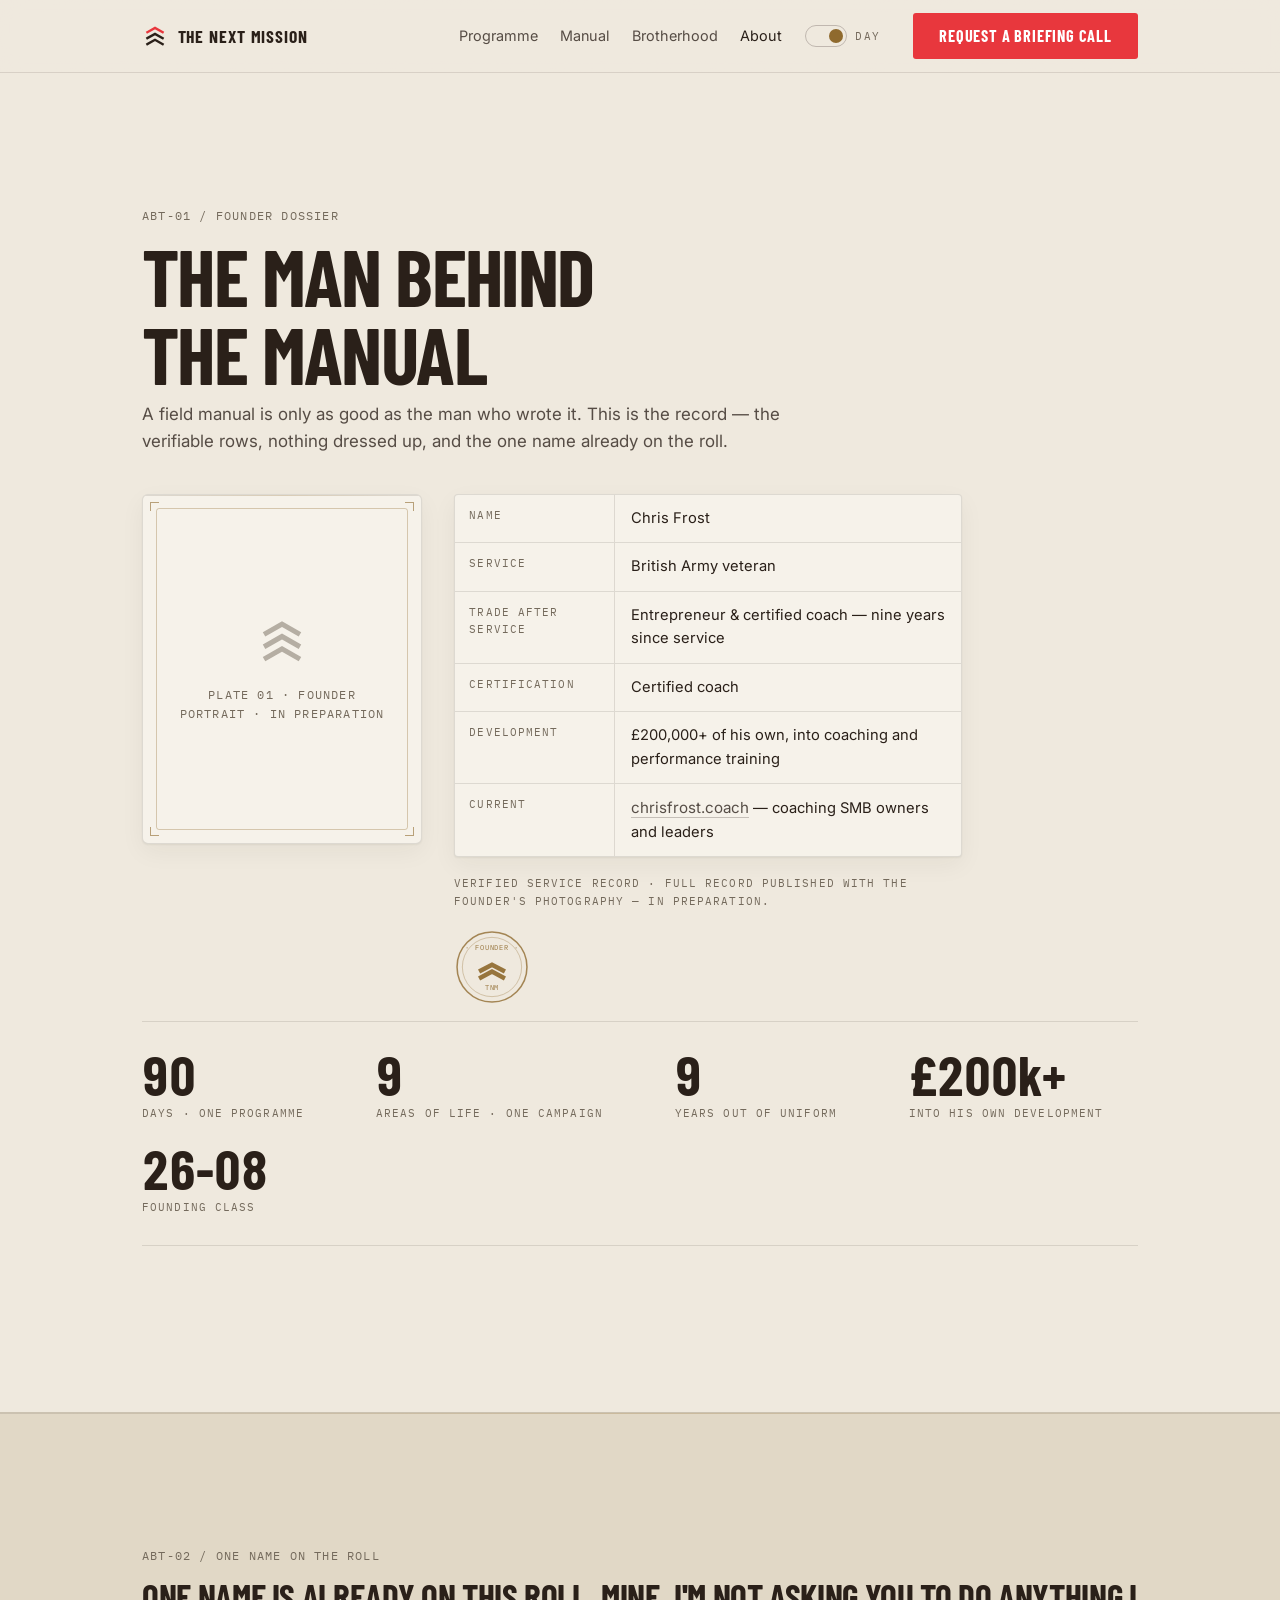
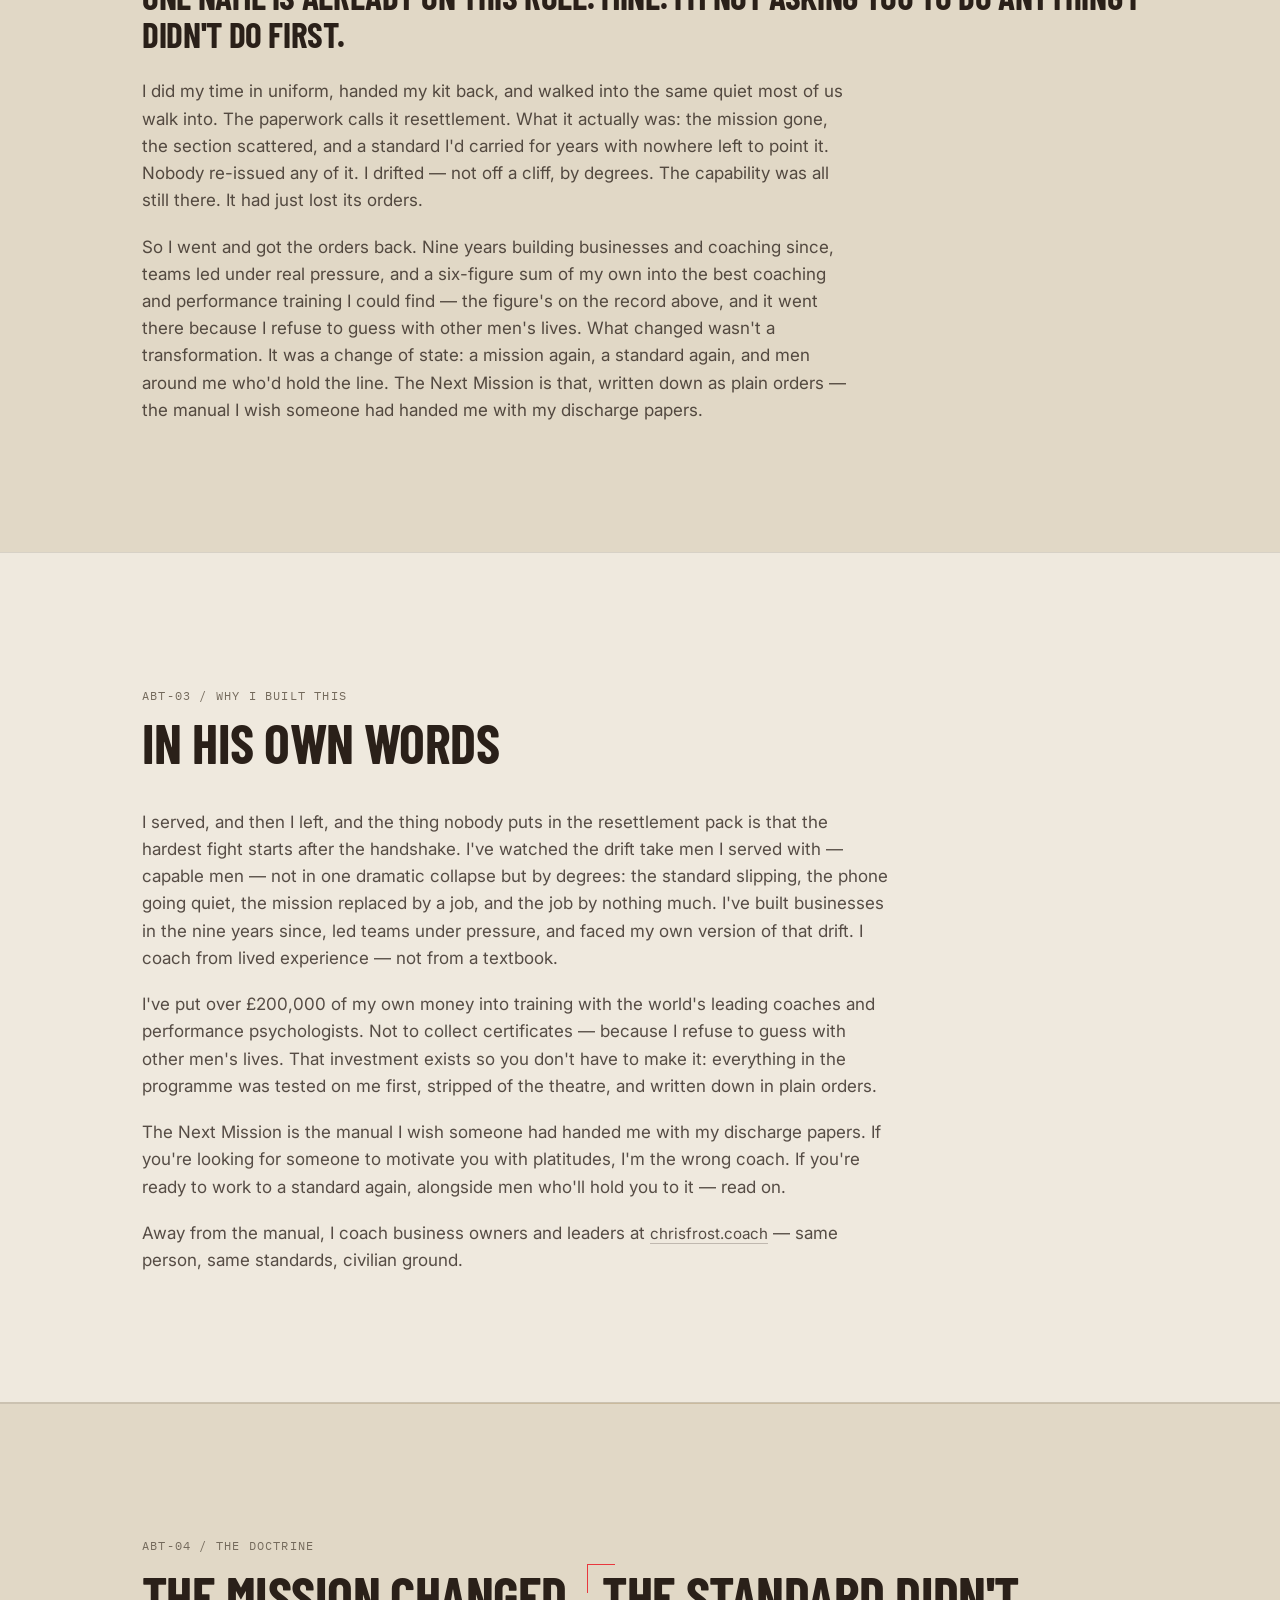
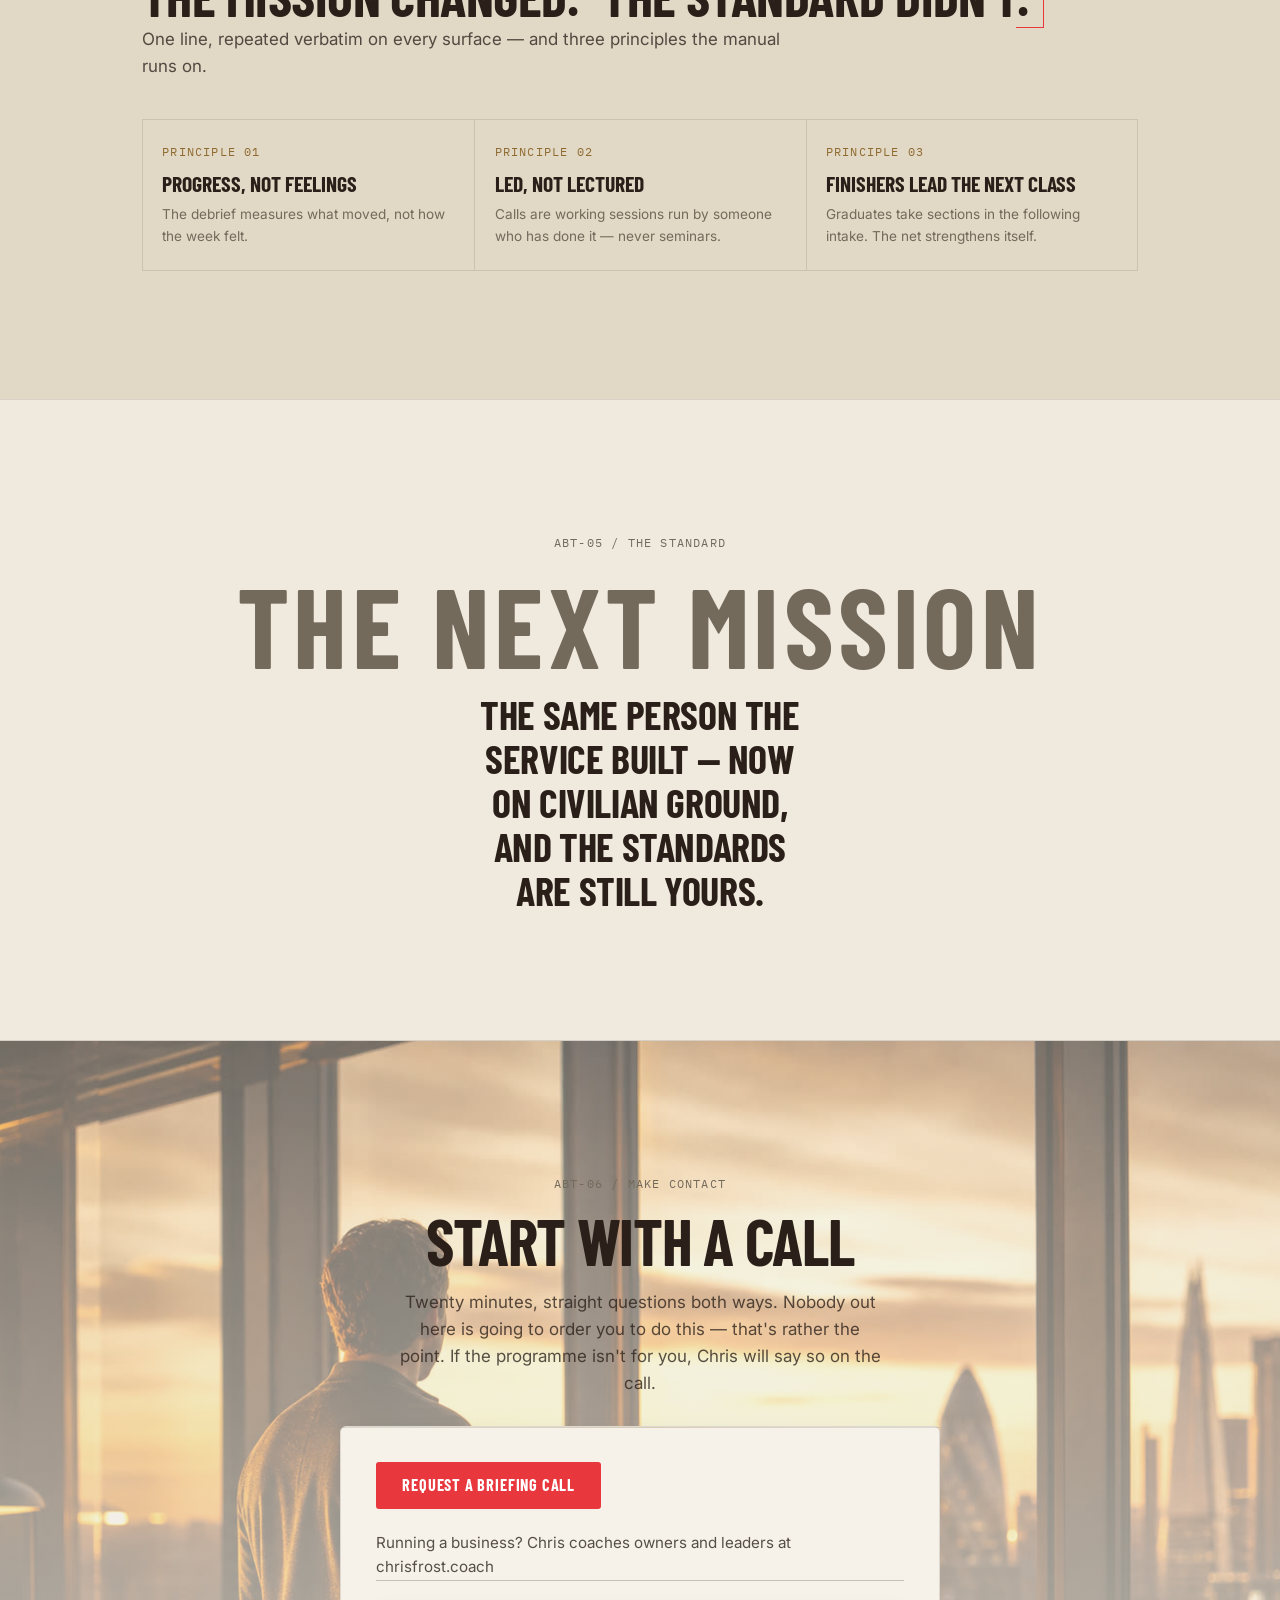
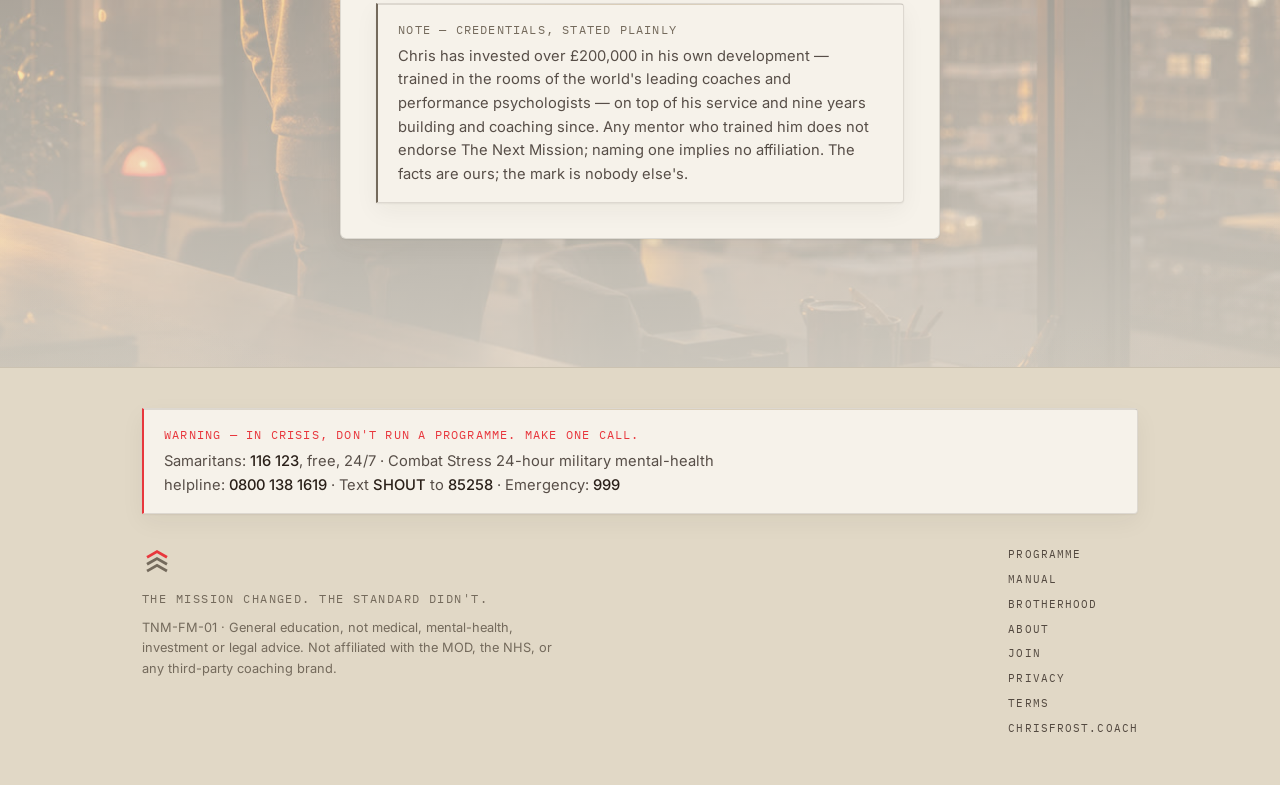
==== commit 12ccfaf5: "Deploy site 2026-07-11 19:51 Co-Authored-By: Claude Fable 5 <noreply@anthropic.com>" ====
--- a/about.html
+++ b/about.html
@@ -4,10 +4,10 @@
 <meta charset="utf-8">
 <meta name="viewport" content="width=device-width, initial-scale=1">
 <title>About Chris Frost — The Next Mission</title>
-<meta name="description" content="Chris Frost — British Army veteran, 20+ years in business, £200,000+ invested in his own development. Why he built The Next Mission, and the one name already on the roll: his own.">
+<meta name="description" content="Chris Frost — British Army veteran, nine years out, certified coach, £200,000+ invested in his own development. Why he built The Next Mission, and the one name already on the roll: his own.">
 <!-- no-flash day/night init — MUST run in <head> before paint, inlined on every page -->
-<script>(function(){try{var t=localStorage.getItem('tnm-theme');if(t!=='light'&&t!=='dark'){t=matchMedia('(prefers-color-scheme: light)').matches?'light':'dark';}document.documentElement.setAttribute('data-theme',t);}catch(e){}})();</script>
-<meta name="theme-color" content="#1C1613">
+<script>(function(){try{var t=localStorage.getItem('tnm-theme');if(t!=='light'&&t!=='dark'){t='light';}document.documentElement.setAttribute('data-theme',t);}catch(e){}})();</script>
+<meta name="theme-color" content="#EFE9DE">
 <link rel="preconnect" href="https://fonts.googleapis.com">
 <link rel="preconnect" href="https://fonts.gstatic.com" crossorigin>
 <link href="https://fonts.googleapis.com/css2?family=Barlow+Condensed:wght@700&family=Inter:wght@400;500&family=IBM+Plex+Mono:wght@400;600&display=swap" rel="stylesheet" media="print" onload="this.media='all'">
@@ -92,9 +92,9 @@
       <a href="manual.html">Manual</a>
       <a href="brotherhood.html">Brotherhood</a>
       <a href="about.html" aria-current="page">About</a>
-      <button class="theme-toggle" id="themetoggle" type="button" aria-pressed="false" aria-label="Switch to day mode" title="Day / Night mode">
+      <button class="theme-toggle" id="themetoggle" type="button" aria-pressed="true" aria-label="Switch to night mode" title="Day / Night mode">
         <span class="tt-track" aria-hidden="true"><span class="tt-thumb"></span></span>
-        <span class="tt-label">Night</span>
+        <span class="tt-label">Day</span>
       </button>
       <a class="btn" href="join.html#call">Request a Briefing Call</a>
     </div>
@@ -125,7 +125,7 @@
         <div class="record">
           <div class="record-row"><span class="k">Name</span><span class="v">Chris Frost</span></div>
           <div class="record-row"><span class="k">Service</span><span class="v">British Army veteran</span></div>
-          <div class="record-row"><span class="k">Trade after service</span><span class="v">Entrepreneur — 20+ years building businesses</span></div>
+          <div class="record-row"><span class="k">Trade after service</span><span class="v">Entrepreneur &amp; certified coach — nine years since service</span></div>
           <div class="record-row"><span class="k">Certification</span><span class="v">Certified coach</span></div>
           <div class="record-row"><span class="k">Development</span><span class="v">£200,000+ of his own, into coaching and performance training</span></div>
           <div class="record-row"><span class="k">Current</span><span class="v"><a class="textlink" href="https://chrisfrost.coach">chrisfrost.coach</a> — coaching SMB owners and leaders</span></div>
@@ -146,9 +146,9 @@
     </div>
 
     <div class="provenance" role="list" aria-label="Founder provenance">
-      <div class="prov" role="listitem"><b>90</b><span>Days · one operation</span></div>
-      <div class="prov" role="listitem"><b>9</b><span>Fronts · one campaign</span></div>
-      <div class="prov" role="listitem"><b>20+</b><span>Years in business</span></div>
+      <div class="prov" role="listitem"><b>90</b><span>Days · one programme</span></div>
+      <div class="prov" role="listitem"><b>9</b><span>Areas of life · one campaign</span></div>
+      <div class="prov" role="listitem"><b>9</b><span>Years out of uniform</span></div>
       <div class="prov" role="listitem"><b>£200k+</b><span>Into his own development</span></div>
       <div class="prov" role="listitem"><b>26-08</b><span>Founding class</span></div>
     </div>
@@ -162,7 +162,7 @@
     <span class="code" data-scramble>ABT-02 / ONE NAME ON THE ROLL</span>
     <p class="roll-quote" id="abt-h2">One name is already on this roll. Mine. I'm not asking you to do anything I didn't do first.</p>
     <p>I did my time in uniform, handed my kit back, and walked into the same quiet most of us walk into. The paperwork calls it resettlement. What it actually was: the mission gone, the section scattered, and a standard I'd carried for years with nowhere left to point it. Nobody re-issued any of it. I drifted — not off a cliff, by degrees. The capability was all still there. It had just lost its orders.</p>
-    <p>So I went and got the orders back. Twenty-odd years building businesses since, teams led under real pressure, and a six-figure sum of my own into the best coaching and performance training I could find — the figure's on the record above, and it went there because I refuse to guess with other men's lives. What changed wasn't a transformation. It was a change of state: a mission again, a standard again, and men around me who'd hold the line. The Next Mission is that, written down as plain orders — the manual I wish someone had handed me with my discharge papers.</p>
+    <p>So I went and got the orders back. Nine years building businesses and coaching since, teams led under real pressure, and a six-figure sum of my own into the best coaching and performance training I could find — the figure's on the record above, and it went there because I refuse to guess with other men's lives. What changed wasn't a transformation. It was a change of state: a mission again, a standard again, and men around me who'd hold the line. The Next Mission is that, written down as plain orders — the manual I wish someone had handed me with my discharge papers.</p>
   </div>
 </section>
 
@@ -173,9 +173,10 @@
       <span class="code" data-scramble>ABT-03 / WHY I BUILT THIS</span>
       <h2 id="abt-h3">In his own words</h2>
     </div>
-    <p>I served, and then I left, and the thing nobody puts in the resettlement pack is that the hardest fight starts after the handshake. I've watched the drift take men I served with — capable men — not in one dramatic collapse but by degrees: the standard slipping, the phone going quiet, the mission replaced by a job, and the job by nothing much. I've built businesses for more than twenty years since, led teams under pressure, and faced my own version of that drift. I coach from lived experience — not from a textbook.</p>
+    <p>I served, and then I left, and the thing nobody puts in the resettlement pack is that the hardest fight starts after the handshake. I've watched the drift take men I served with — capable men — not in one dramatic collapse but by degrees: the standard slipping, the phone going quiet, the mission replaced by a job, and the job by nothing much. I've built businesses in the nine years since, led teams under pressure, and faced my own version of that drift. I coach from lived experience — not from a textbook.</p>
     <p style="margin-top:1.2rem">I've put over £200,000 of my own money into training with the world's leading coaches and performance psychologists. Not to collect certificates — because I refuse to guess with other men's lives. That investment exists so you don't have to make it: everything in the programme was tested on me first, stripped of the theatre, and written down in plain orders.</p>
     <p style="margin-top:1.2rem">The Next Mission is the manual I wish someone had handed me with my discharge papers. If you're looking for someone to motivate you with platitudes, I'm the wrong coach. If you're ready to work to a standard again, alongside men who'll hold you to it — read on.</p>
+    <p style="margin-top:1.2rem">Away from the manual, I coach business owners and leaders at <a class="textlink" href="https://chrisfrost.coach">chrisfrost.coach</a> — same person, same standards, civilian ground.</p>
   </div>
 </section>
 
@@ -190,7 +191,7 @@
     <div class="phases">
       <div class="phase">
         <span class="code">PRINCIPLE 01</span>
-        <b>Deltas, not feelings</b>
+        <b>Progress, not feelings</b>
         <small>The debrief measures what moved, not how the week felt.</small>
       </div>
       <div class="phase">
@@ -212,7 +213,7 @@
   <div class="wrap reveal anchor">
     <span class="code" data-scramble>ABT-05 / THE STANDARD</span>
     <p class="anchor-mark" aria-hidden="true">The Next Mission</p>
-    <h2 class="anchor-thread" id="abt-h5">Same operator. Civilian ground. The standard is the one you already own.</h2>
+    <h2 class="anchor-thread" id="abt-h5">The same person the service built — now on civilian ground, and the standards are still yours.</h2>
   </div>
 </section>
 
@@ -235,7 +236,7 @@
       </div>
       <div class="advisory">
         <span class="code">NOTE — CREDENTIALS, STATED PLAINLY</span>
-        <p>Chris has invested over £200,000 in his own development — trained in the rooms of the world's leading coaches and performance psychologists — on top of years in uniform and 20+ years in business. Any mentor who trained him does not endorse The Next Mission; naming one implies no affiliation. The facts are ours; the mark is nobody else's.</p>
+        <p>Chris has invested over £200,000 in his own development — trained in the rooms of the world's leading coaches and performance psychologists — on top of his service and nine years building and coaching since. Any mentor who trained him does not endorse The Next Mission; naming one implies no affiliation. The facts are ours; the mark is nobody else's.</p>
       </div>
     </div>
   </div>
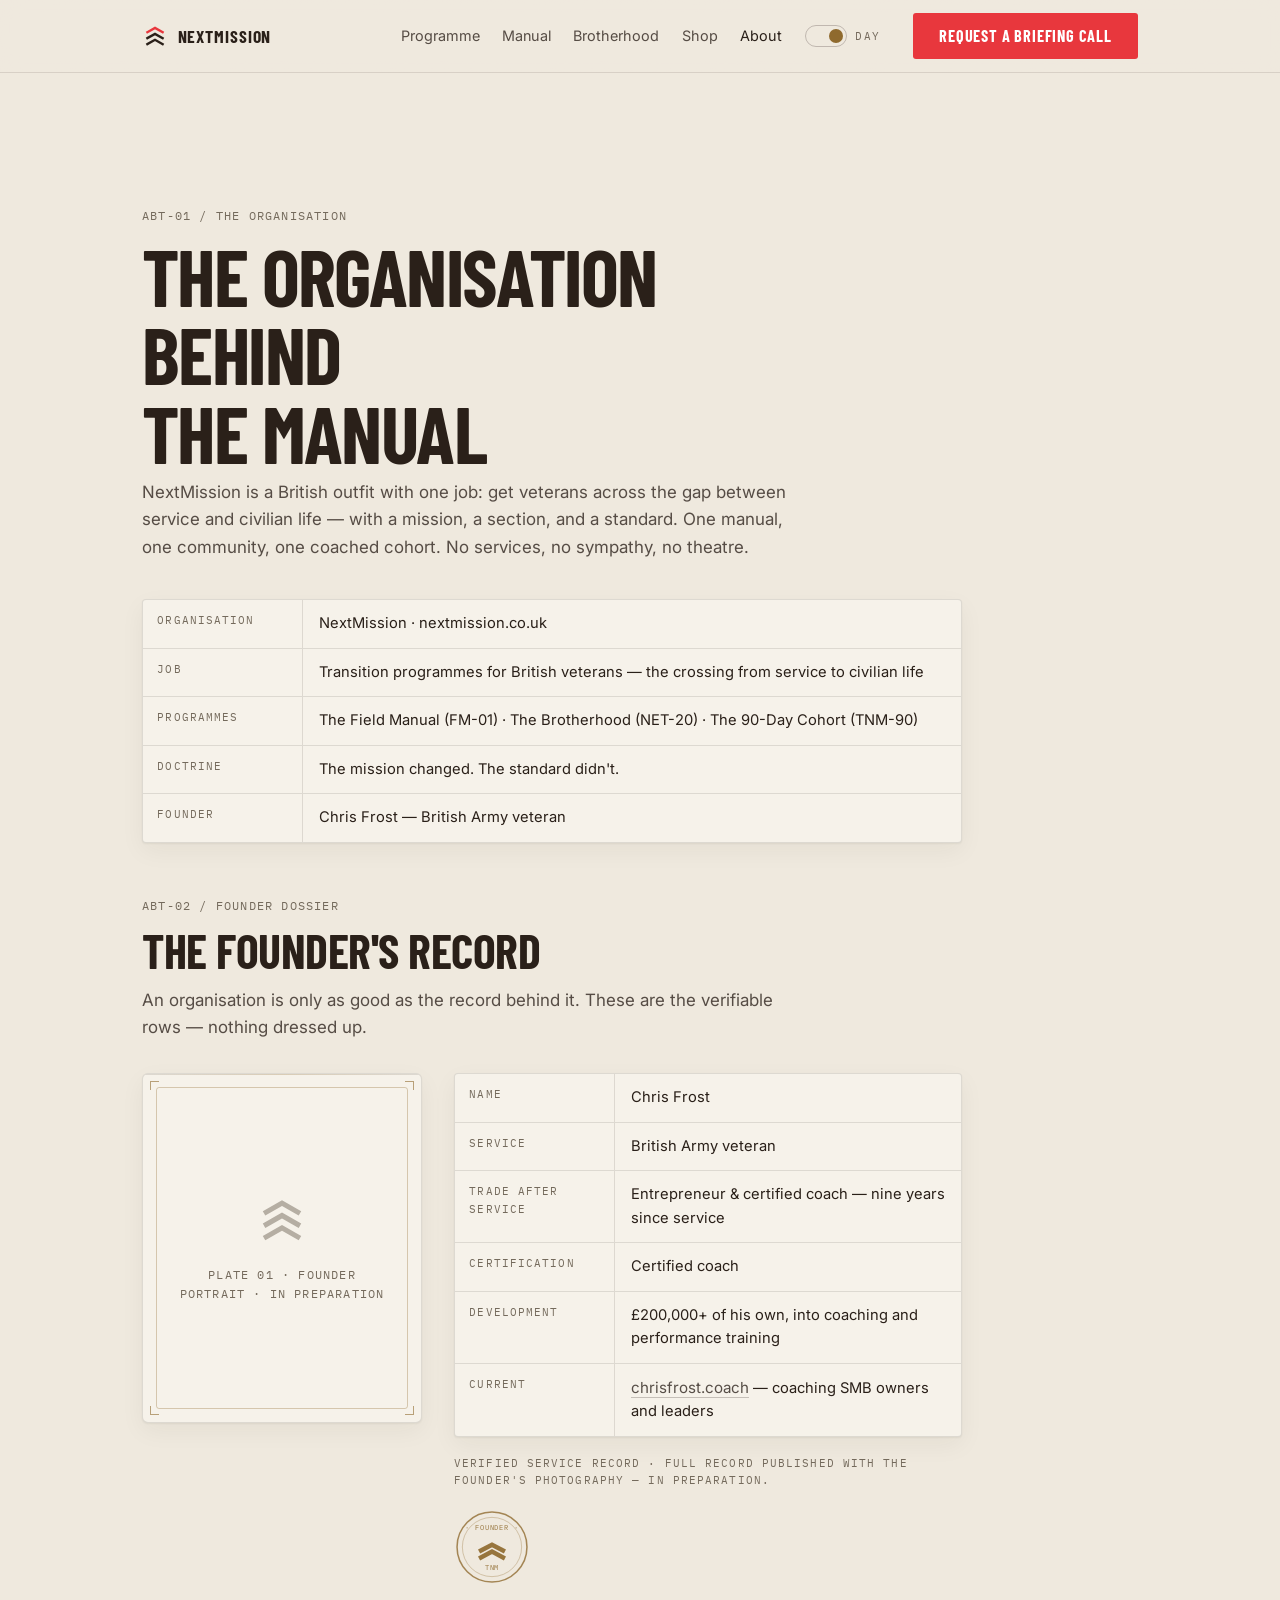
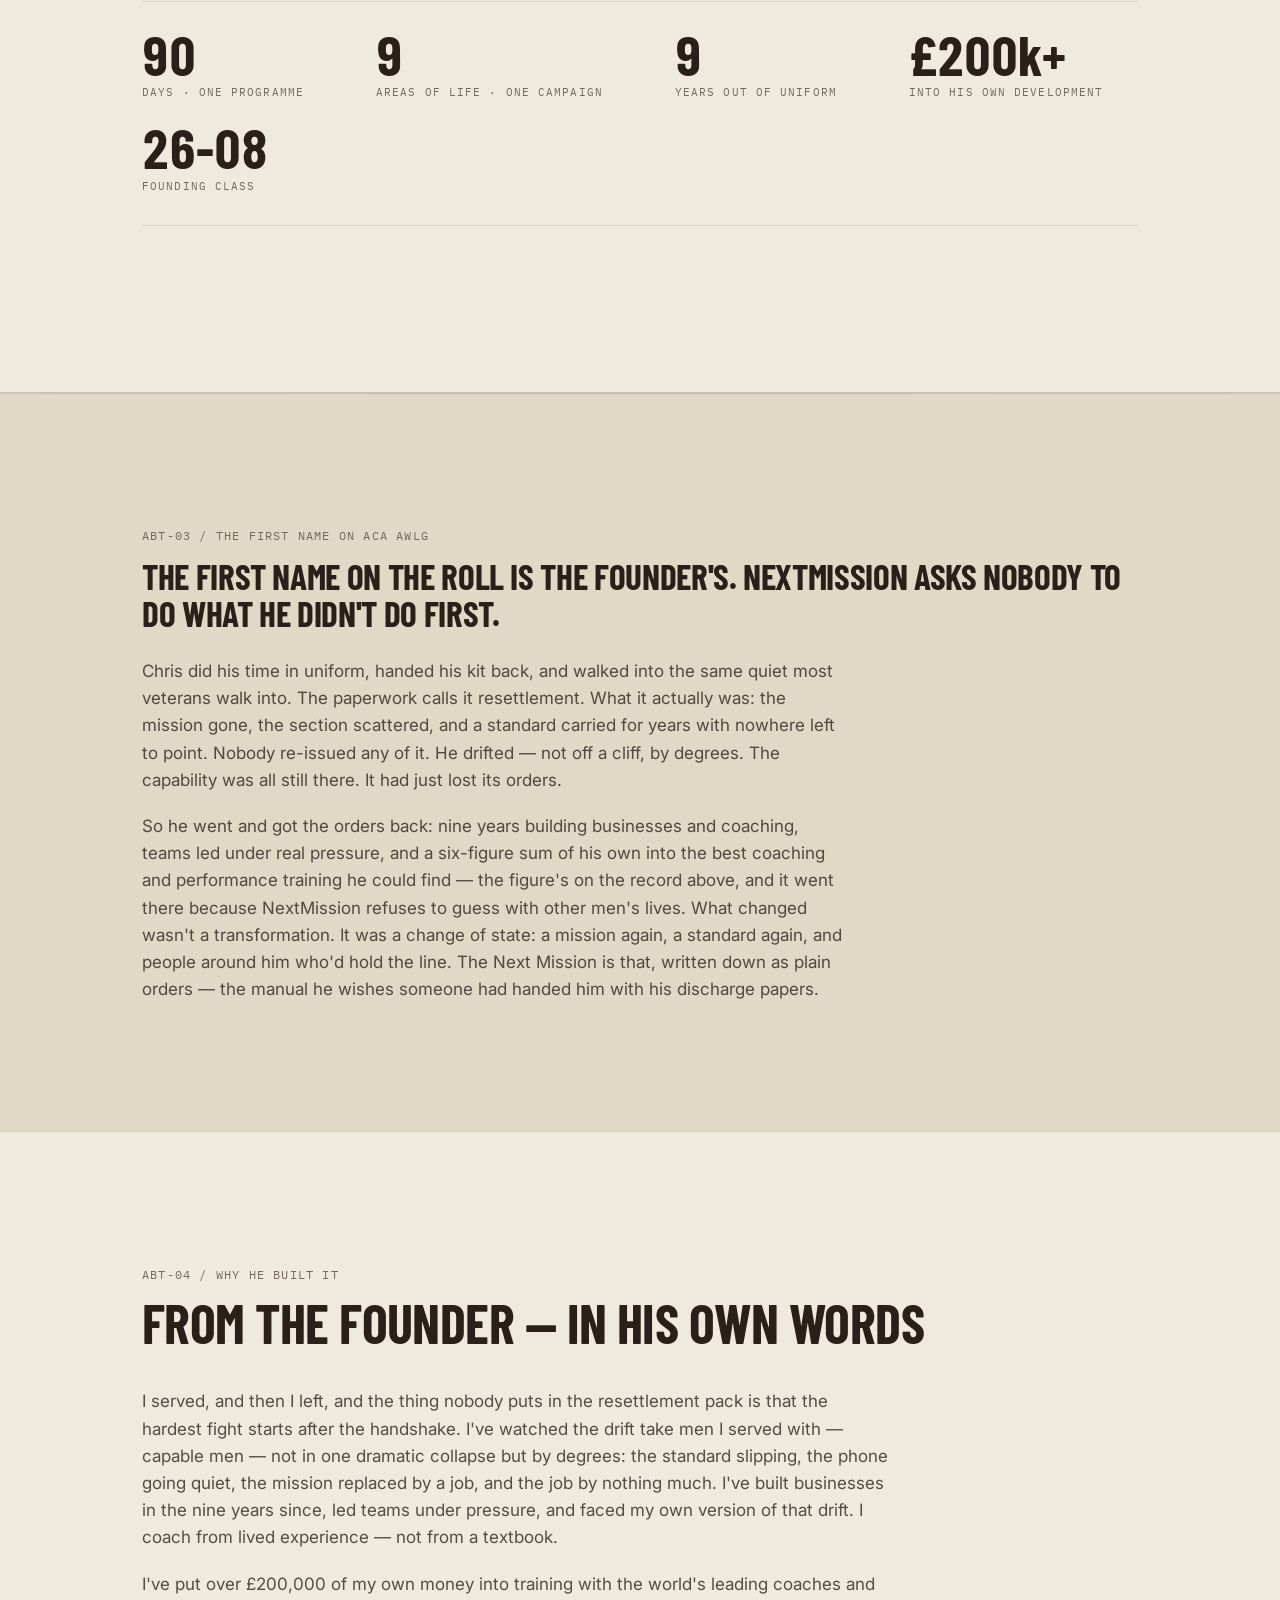
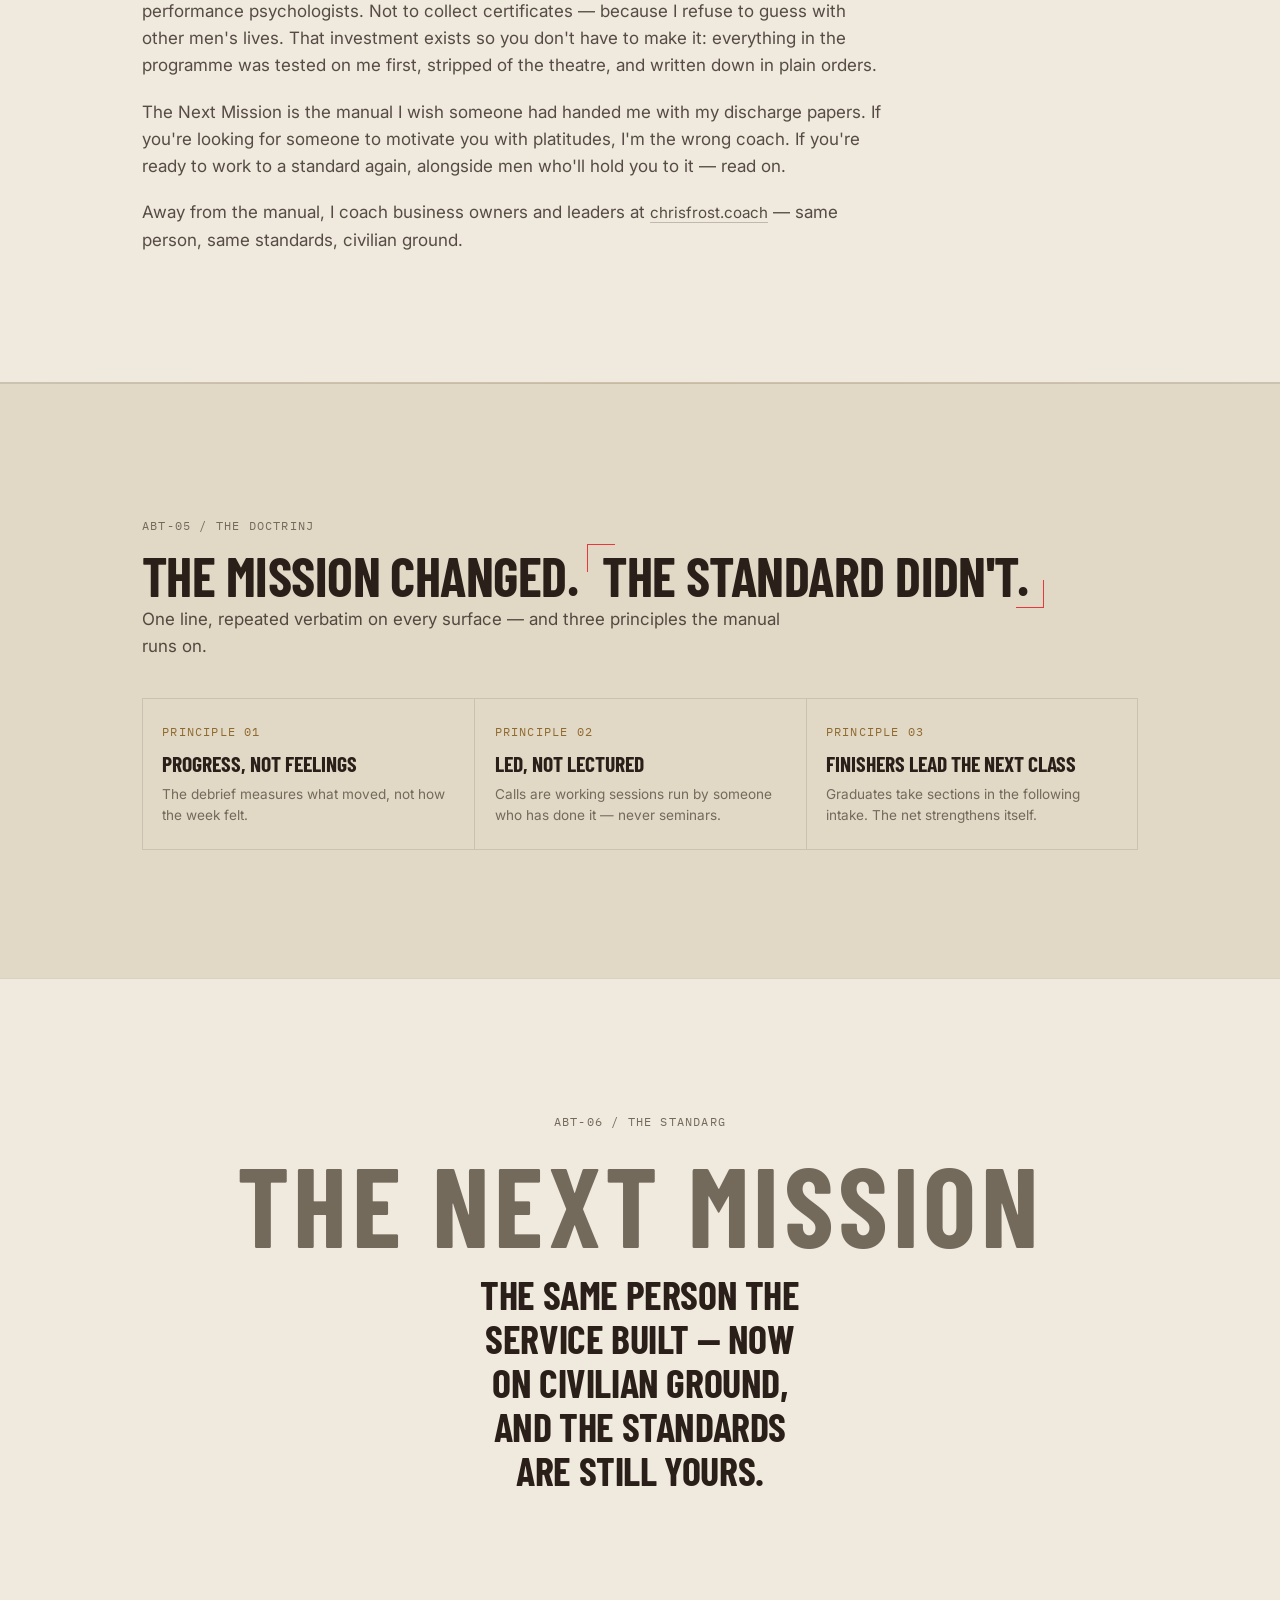
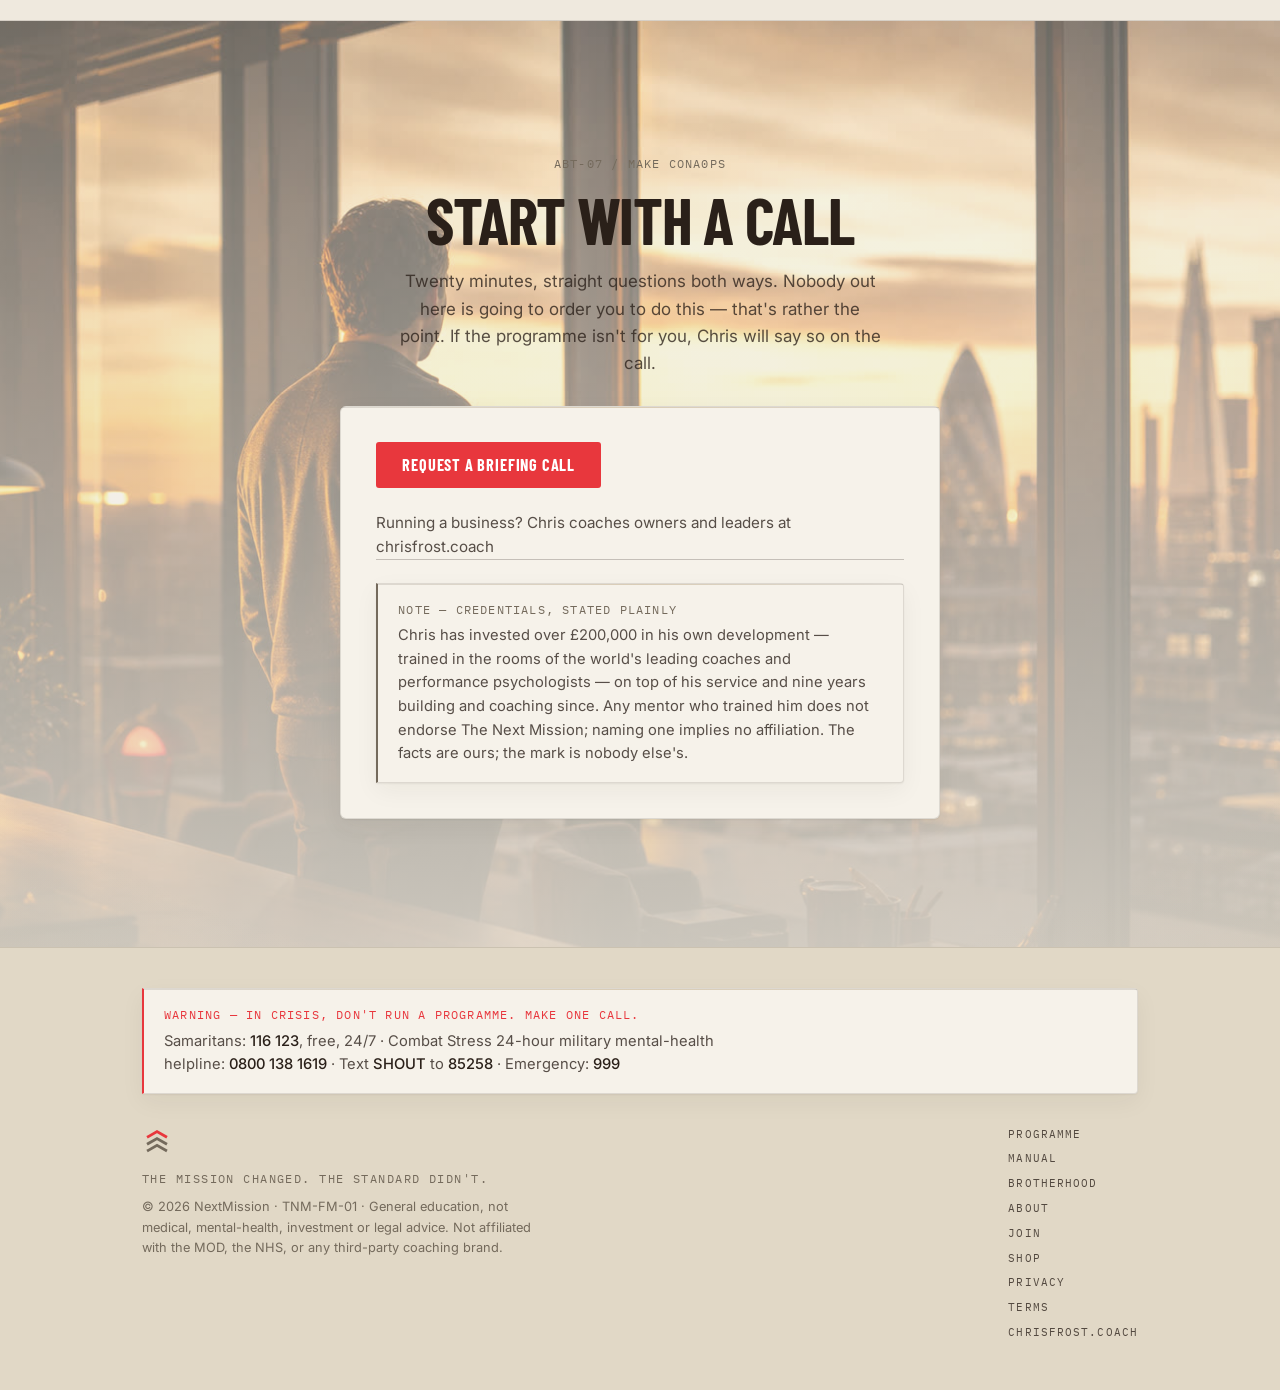
==== commit 2c5e6a96: "Deploy site 2026-07-17 15:38 Co-Authored-By: Claude Fable 5 <noreply@anthropic.com>" ====
--- a/about.html
+++ b/about.html
@@ -3,8 +3,8 @@
 <head>
 <meta charset="utf-8">
 <meta name="viewport" content="width=device-width, initial-scale=1">
-<title>About Chris Frost — The Next Mission</title>
-<meta name="description" content="Chris Frost — British Army veteran, nine years out, certified coach, £200,000+ invested in his own development. Why he built The Next Mission, and the one name already on the roll: his own.">
+<title>About NextMission — Founded by a British Army Veteran</title>
+<meta name="description" content="NextMission is the organisation behind The Next Mission. Founded by Chris Frost — British Army veteran, nine years out, £200k+ into his own development. The organisation, the doctrine, and the founder's record.">
 <!-- no-flash day/night init — MUST run in <head> before paint, inlined on every page -->
 <script>(function(){try{var t=localStorage.getItem('tnm-theme');if(t!=='light'&&t!=='dark'){t='light';}document.documentElement.setAttribute('data-theme',t);}catch(e){}})();</script>
 <meta name="theme-color" content="#EFE9DE">
@@ -13,6 +13,20 @@
 <link href="https://fonts.googleapis.com/css2?family=Barlow+Condensed:wght@700&family=Inter:wght@400;500&family=IBM+Plex+Mono:wght@400;600&display=swap" rel="stylesheet" media="print" onload="this.media='all'">
 <noscript><link href="https://fonts.googleapis.com/css2?family=Barlow+Condensed:wght@700&family=Inter:wght@400;500&family=IBM+Plex+Mono:wght@400;600&display=swap" rel="stylesheet"></noscript>
 <link rel="stylesheet" href="assets/site.css">
+<link rel="canonical" href="https://nextmission.co.uk/about.html">
+<link rel="icon" href="assets/favicon.svg" type="image/svg+xml">
+<meta property="og:site_name" content="NextMission">
+<meta property="og:type" content="website">
+<meta property="og:title" content="About NextMission — Founded by a British Army Veteran">
+<meta property="og:description" content="NextMission is the organisation behind The Next Mission. Founded by Chris Frost — British Army veteran, nine years out, £200k+ into his own development. The organisation, the doctrine, and the founder's record.">
+<meta property="og:url" content="https://nextmission.co.uk/about.html">
+<meta property="og:image" content="https://nextmission.co.uk/assets/films/hero-poster.jpg">
+<meta property="og:locale" content="en_GB">
+<meta name="twitter:card" content="summary_large_image">
+<meta name="twitter:title" content="About NextMission — Founded by a British Army Veteran">
+<meta name="twitter:description" content="NextMission is the organisation behind The Next Mission. Founded by Chris Frost — British Army veteran, nine years out, £200k+ into his own development. The organisation, the doctrine, and the founder's record.">
+<meta name="twitter:image" content="https://nextmission.co.uk/assets/films/hero-poster.jpg">
+<script type="application/ld+json">{"@context":"https://schema.org","@type":"AboutPage","name":"About NextMission","url":"https://nextmission.co.uk/about.html","mainEntity":{"@type":"Organization","name":"NextMission","url":"https://nextmission.co.uk/","logo":"https://nextmission.co.uk/assets/favicon.svg","slogan":"The mission changed. The standard didn't.","description":"NextMission builds transition programmes for British veterans: a 90-day field manual, a standing community, and a coached cohort for the crossing from service to civilian life.","founder":{"@type":"Person","name":"Chris Frost","jobTitle":"Founder","sameAs":"https://chrisfrost.coach"},"areaServed":"GB"}}</script>
 <style>
   /* page-scoped (per §8 — inline where one page needs it). Warm tokens only, no new colour;
      hairlines via --line, bronze kept quiet, one red spent on the CTA. About = the warmest
@@ -83,14 +97,15 @@
 
 <nav class="nav" aria-label="Main">
   <div class="nav-in">
-    <a class="brand" href="index.html" aria-label="The Next Mission home">
+    <a class="brand" href="index.html" aria-label="NextMission home">
       <svg width="26" height="26" viewBox="0 0 96 96" aria-hidden="true"><g fill="none" stroke-linecap="square" stroke-width="9"><path d="M20 78 L48 62 L76 78" stroke="currentColor"/><path d="M20 56 L48 40 L76 56" stroke="currentColor"/><path d="M20 34 L48 18 L76 34" stroke="#E8373D"/></g></svg>
-      <b>THE NEXT MISSION</b>
+      <b>NEXTMISSION</b>
     </a>
     <div class="nav-links">
       <a href="programme.html">Programme</a>
       <a href="manual.html">Manual</a>
       <a href="brotherhood.html">Brotherhood</a>
+      <a href="shop.html">Shop</a>
       <a href="about.html" aria-current="page">About</a>
       <button class="theme-toggle" id="themetoggle" type="button" aria-pressed="true" aria-label="Switch to night mode" title="Day / Night mode">
         <span class="tt-track" aria-hidden="true"><span class="tt-thumb"></span></span>
@@ -108,9 +123,21 @@
      is a neutral warm-white key light (night only; absent in day) — no red in this viewport. -->
 <section class="dossier-hero glow band-air" aria-labelledby="abt-h1">
   <div class="wrap">
-    <span class="code" data-scramble>ABT-01 / FOUNDER DOSSIER</span>
-    <h1 id="abt-h1">The man behind the manual</h1>
-    <p class="lead">A field manual is only as good as the man who wrote it. This is the record — the verifiable rows, nothing dressed up, and the one name already on the roll.</p>
+    <span class="code" data-scramble>ABT-01 / THE ORGANISATION</span>
+    <h1 id="abt-h1">The organisation behind the manual</h1>
+    <p class="lead">NextMission is a British outfit with one job: get veterans across the gap between service and civilian life — with a mission, a section, and a standard. One manual, one community, one coached cohort. No services, no sympathy, no theatre.</p>
+
+    <div class="record" style="max-width:820px;margin:2rem 0 3rem">
+      <div class="record-row"><span class="k">Organisation</span><span class="v">NextMission · nextmission.co.uk</span></div>
+      <div class="record-row"><span class="k">Job</span><span class="v">Transition programmes for British veterans — the crossing from service to civilian life</span></div>
+      <div class="record-row"><span class="k">Programmes</span><span class="v">The Field Manual (FM-01) · The Brotherhood (NET-20) · The 90-Day Cohort (TNM-90)</span></div>
+      <div class="record-row"><span class="k">Doctrine</span><span class="v">The mission changed. The standard didn't.</span></div>
+      <div class="record-row"><span class="k">Founder</span><span class="v">Chris Frost — British Army veteran</span></div>
+    </div>
+
+    <span class="code" data-scramble>ABT-02 / FOUNDER DOSSIER</span>
+    <h2 style="font-size:clamp(2rem,4.5vw,3rem);margin:.5rem 0 .8rem">The founder's record</h2>
+    <p class="lead" style="margin-bottom:2rem">An organisation is only as good as the record behind it. These are the verifiable rows — nothing dressed up.</p>
 
     <div class="dossier">
       <figure class="portrait-plate">
@@ -159,10 +186,10 @@
      Owned facts only, change-of-state framing ⑧, no "transformation", no numbers he can't stand behind. -->
 <section class="band-doc" aria-labelledby="abt-h2">
   <div class="wrap reveal story">
-    <span class="code" data-scramble>ABT-02 / ONE NAME ON THE ROLL</span>
-    <p class="roll-quote" id="abt-h2">One name is already on this roll. Mine. I'm not asking you to do anything I didn't do first.</p>
-    <p>I did my time in uniform, handed my kit back, and walked into the same quiet most of us walk into. The paperwork calls it resettlement. What it actually was: the mission gone, the section scattered, and a standard I'd carried for years with nowhere left to point it. Nobody re-issued any of it. I drifted — not off a cliff, by degrees. The capability was all still there. It had just lost its orders.</p>
-    <p>So I went and got the orders back. Nine years building businesses and coaching since, teams led under real pressure, and a six-figure sum of my own into the best coaching and performance training I could find — the figure's on the record above, and it went there because I refuse to guess with other men's lives. What changed wasn't a transformation. It was a change of state: a mission again, a standard again, and men around me who'd hold the line. The Next Mission is that, written down as plain orders — the manual I wish someone had handed me with my discharge papers.</p>
+    <span class="code" data-scramble>ABT-03 / THE FIRST NAME ON THE ROLL</span>
+    <p class="roll-quote" id="abt-h2">The first name on the roll is the founder's. NextMission asks nobody to do what he didn't do first.</p>
+    <p>Chris did his time in uniform, handed his kit back, and walked into the same quiet most veterans walk into. The paperwork calls it resettlement. What it actually was: the mission gone, the section scattered, and a standard carried for years with nowhere left to point. Nobody re-issued any of it. He drifted — not off a cliff, by degrees. The capability was all still there. It had just lost its orders.</p>
+    <p>So he went and got the orders back: nine years building businesses and coaching, teams led under real pressure, and a six-figure sum of his own into the best coaching and performance training he could find — the figure's on the record above, and it went there because NextMission refuses to guess with other men's lives. What changed wasn't a transformation. It was a change of state: a mission again, a standard again, and people around him who'd hold the line. The Next Mission is that, written down as plain orders — the manual he wishes someone had handed him with his discharge papers.</p>
   </div>
 </section>
 
@@ -170,8 +197,8 @@
 <section class="band-air" aria-labelledby="abt-h3">
   <div class="wrap reveal">
     <div class="sec-head">
-      <span class="code" data-scramble>ABT-03 / WHY I BUILT THIS</span>
-      <h2 id="abt-h3">In his own words</h2>
+      <span class="code" data-scramble>ABT-04 / WHY HE BUILT IT</span>
+      <h2 id="abt-h3">From the founder — in his own words</h2>
     </div>
     <p>I served, and then I left, and the thing nobody puts in the resettlement pack is that the hardest fight starts after the handshake. I've watched the drift take men I served with — capable men — not in one dramatic collapse but by degrees: the standard slipping, the phone going quiet, the mission replaced by a job, and the job by nothing much. I've built businesses in the nine years since, led teams under pressure, and faced my own version of that drift. I coach from lived experience — not from a textbook.</p>
     <p style="margin-top:1.2rem">I've put over £200,000 of my own money into training with the world's leading coaches and performance psychologists. Not to collect certificates — because I refuse to guess with other men's lives. That investment exists so you don't have to make it: everything in the programme was tested on me first, stripped of the theatre, and written down in plain orders.</p>
@@ -184,7 +211,7 @@
 <section class="band-doc" aria-labelledby="abt-h4">
   <div class="wrap reveal">
     <div class="sec-head">
-      <span class="code" data-scramble>ABT-04 / THE DOCTRINE</span>
+      <span class="code" data-scramble>ABT-05 / THE DOCTRINE</span>
       <h2 id="abt-h4">The mission changed. <span class="crosshair">The standard didn't.</span></h2>
       <p class="lead">One line, repeated verbatim on every surface — and three principles the manual runs on.</p>
     </div>
@@ -211,7 +238,7 @@
 <!-- 05 · THE STANDARD — the quiet anchor wordmark + identity-continuity thread ⑥ -->
 <section class="band-air" aria-labelledby="abt-h5">
   <div class="wrap reveal anchor">
-    <span class="code" data-scramble>ABT-05 / THE STANDARD</span>
+    <span class="code" data-scramble>ABT-06 / THE STANDARD</span>
     <p class="anchor-mark" aria-hidden="true">The Next Mission</p>
     <h2 class="anchor-thread" id="abt-h5">The same person the service built — now on civilian ground, and the standards are still yours.</h2>
   </div>
@@ -226,7 +253,7 @@
   </div>
   <span class="scene-scrim center" aria-hidden="true"></span>
   <div class="wrap reveal" style="text-align:center">
-    <span class="code" data-scramble>ABT-06 / MAKE CONTACT</span>
+    <span class="code" data-scramble>ABT-07 / MAKE CONTACT</span>
     <h2 id="abt-h6" class="big" style="margin:.7rem 0 1rem">Start with a call</h2>
     <p class="lead contact-copy">Twenty minutes, straight questions both ways. Nobody out here is going to order you to do this — that's rather the point. If the programme isn't for you, Chris will say so on the call.</p>
     <div class="contact-panel">
@@ -255,7 +282,7 @@
       <div>
         <svg width="30" height="30" viewBox="0 0 96 96" aria-hidden="true"><g fill="none" stroke-linecap="square" stroke-width="9"><path d="M20 78 L48 62 L76 78" stroke="currentColor"/><path d="M20 56 L48 40 L76 56" stroke="currentColor"/><path d="M20 34 L48 18 L76 34" stroke="#E8373D"/></g></svg>
         <p class="doctrine" style="margin-top:.8rem">THE MISSION CHANGED. THE STANDARD DIDN'T.</p>
-        <p class="fine">TNM-FM-01 · General education, not medical, mental-health, investment or legal advice. Not affiliated with the MOD, the NHS, or any third-party coaching brand.</p>
+        <p class="fine">© 2026 NextMission · TNM-FM-01 · General education, not medical, mental-health, investment or legal advice. Not affiliated with the MOD, the NHS, or any third-party coaching brand.</p>
       </div>
       <nav aria-label="Footer">
         <a href="programme.html">PROGRAMME</a>
@@ -263,6 +290,7 @@
         <a href="brotherhood.html">BROTHERHOOD</a>
         <a href="about.html">ABOUT</a>
         <a href="join.html">JOIN</a>
+        <a href="shop.html">SHOP</a>
         <a href="privacy.html">PRIVACY</a>
         <a href="terms.html">TERMS</a>
         <a href="https://chrisfrost.coach">CHRISFROST.COACH</a>
